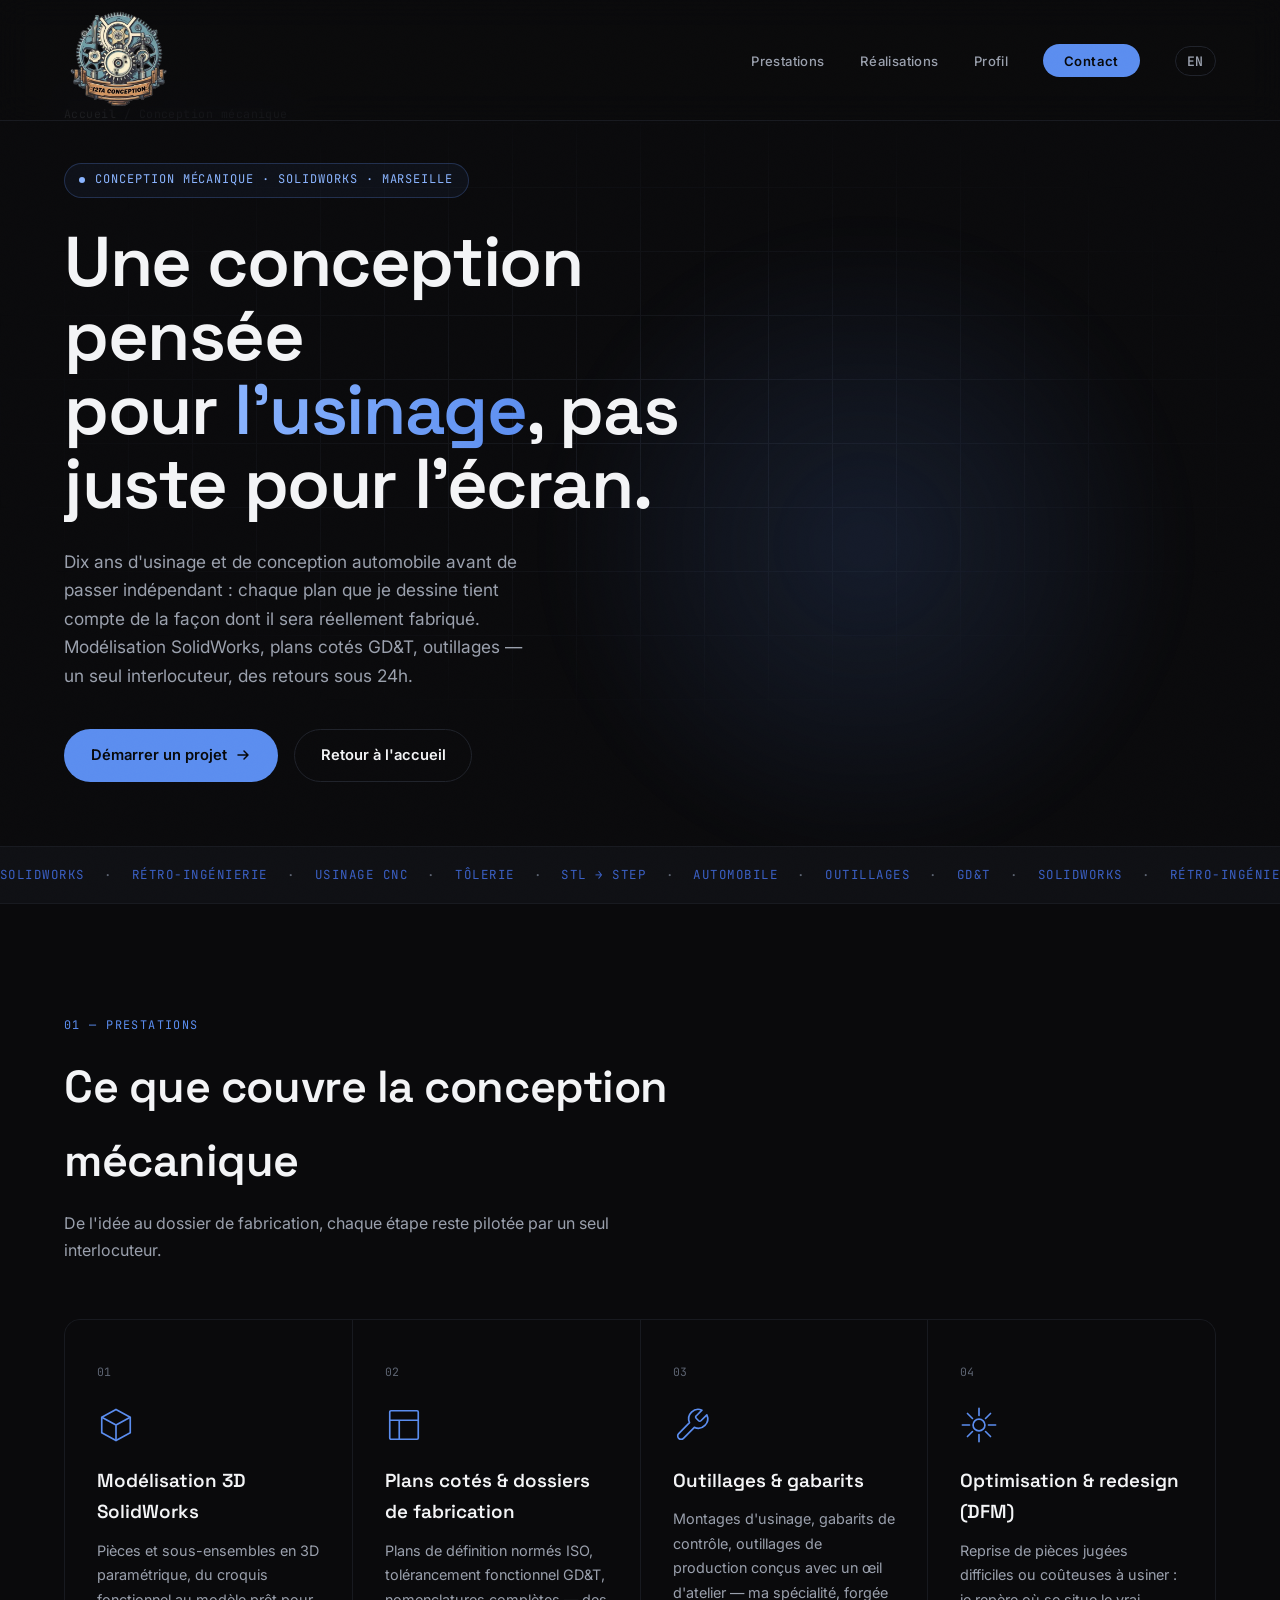
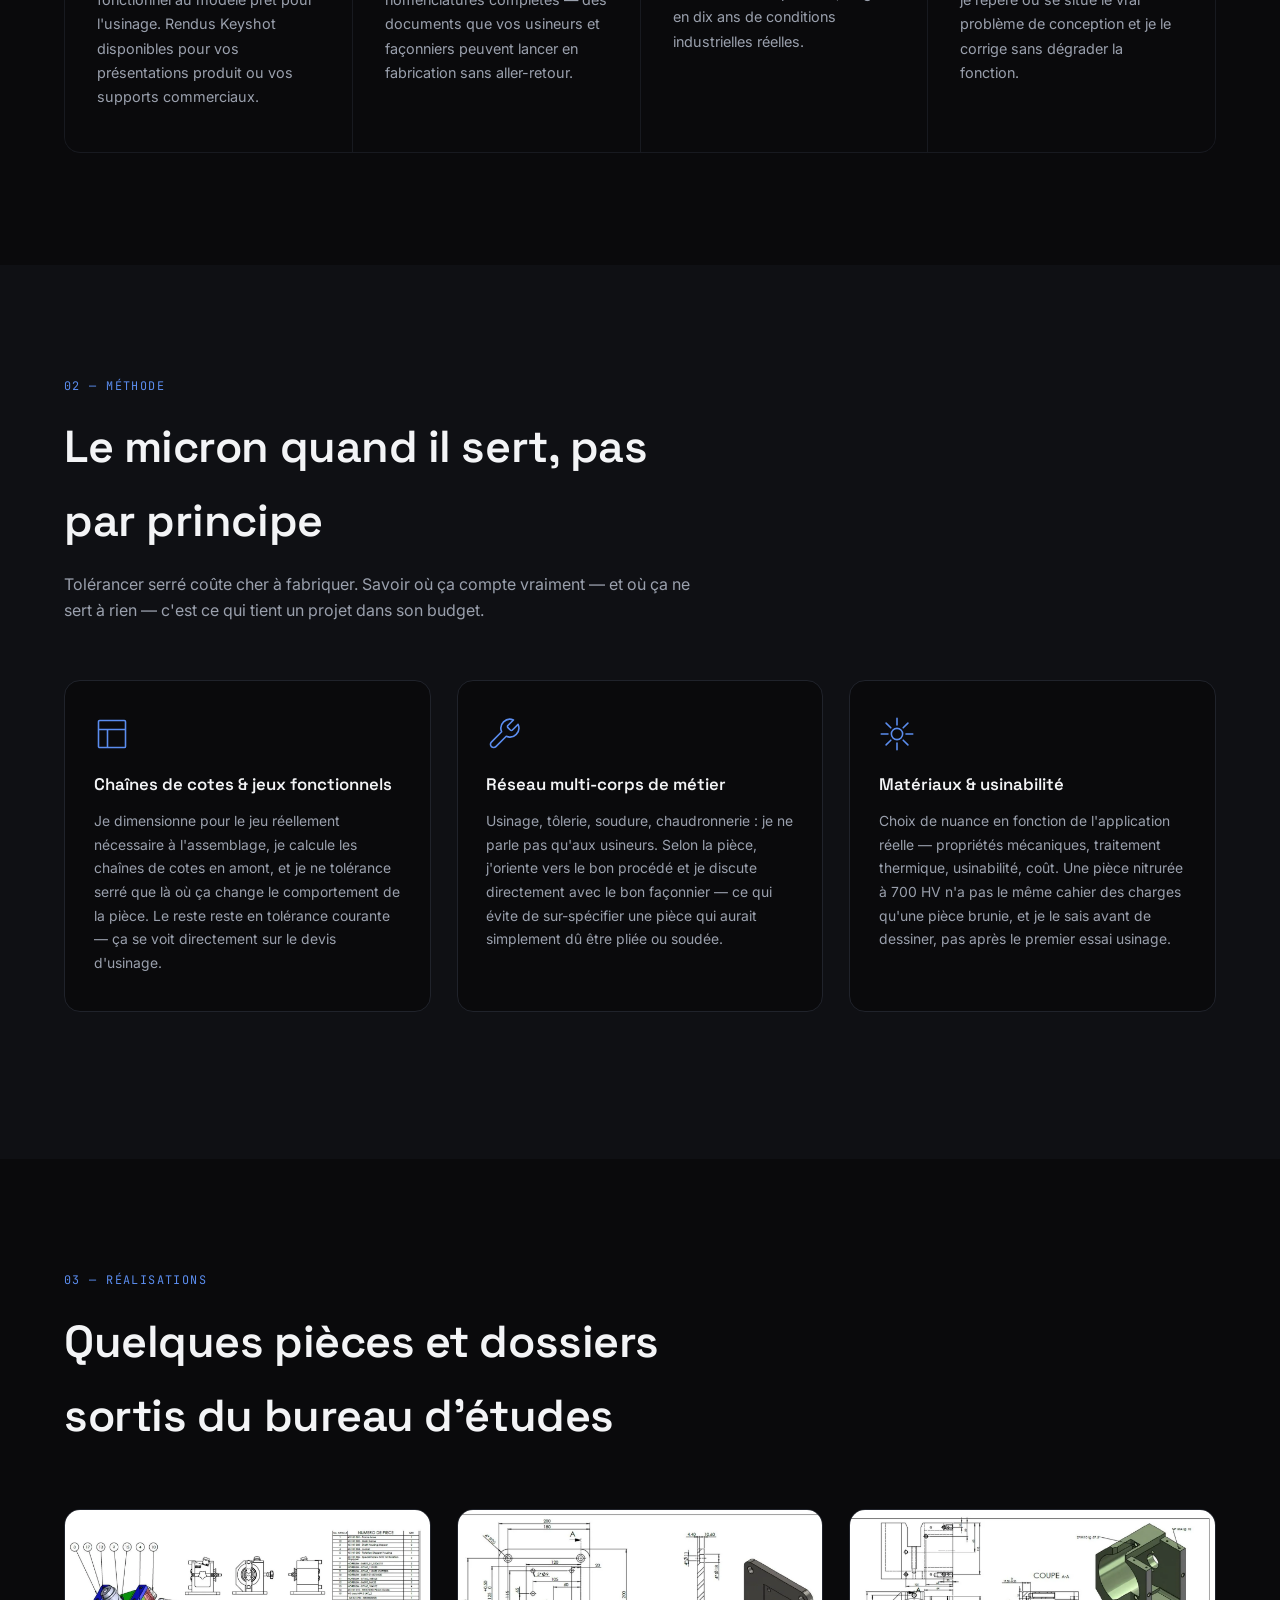
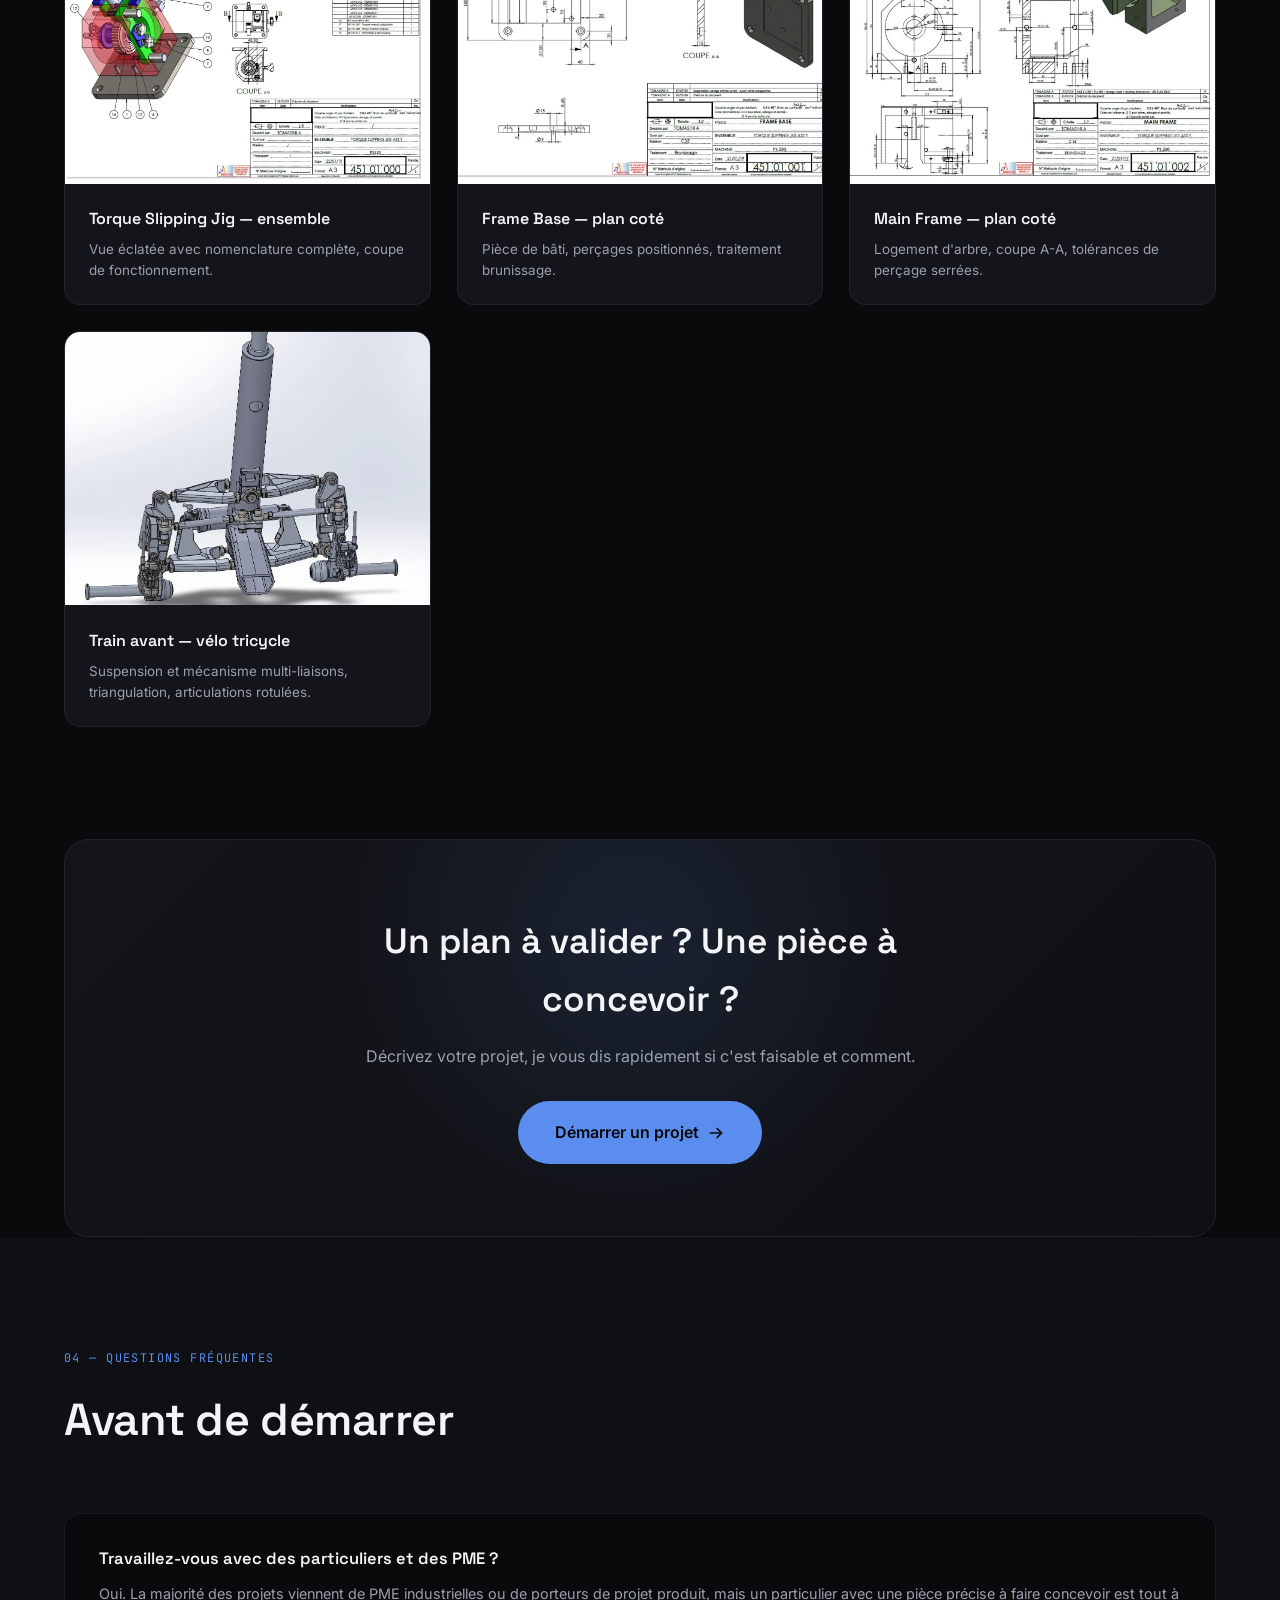
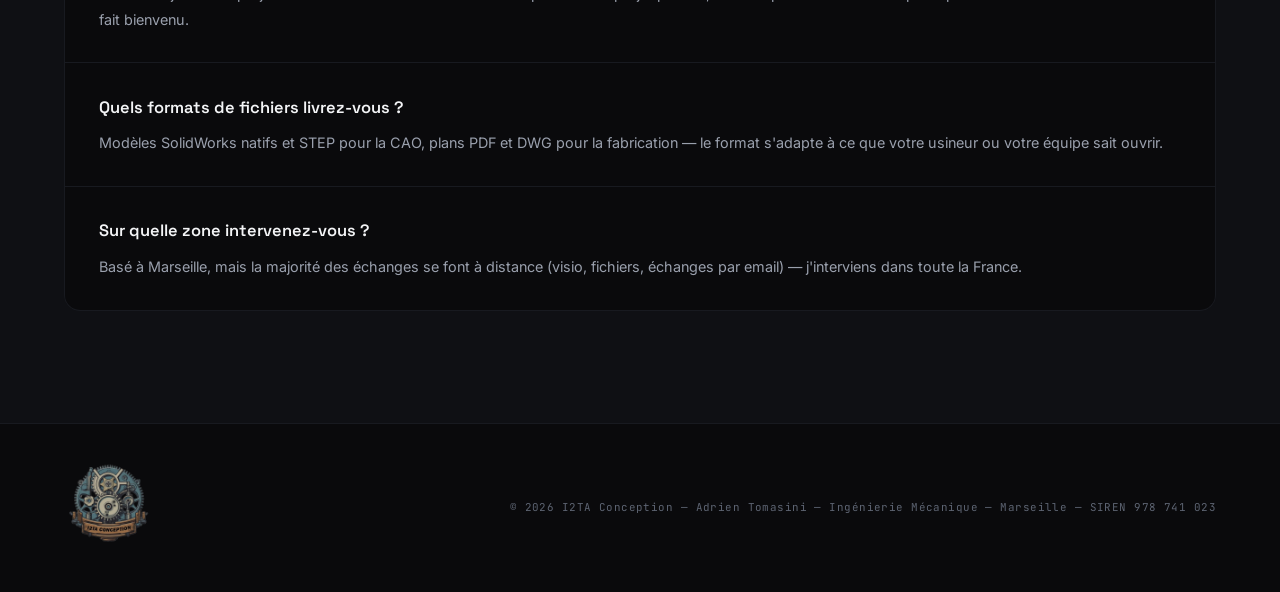
==== conception-mecanique-solidworks/index.html @ 1e6f1c49 "Add files via upload 'add landing pages SEO'" ====
<!DOCTYPE html>
<html lang="fr">
<head>
<meta charset="UTF-8" />
<meta name="viewport" content="width=device-width, initial-scale=1.0" />
<title>Conception mécanique SolidWorks — Bureau d'études | I2TA Marseille</title>
<meta name="description" content="Bureau d'études en conception mécanique à Marseille : modélisation SolidWorks, plans cotés GD&T, outillages et optimisation DFM. Réponse rapide sur faisabilité." />
<meta name="keywords" content="conception mécanique, ingénieur mécanique, bureau d'études, SolidWorks, plans cotés, GD&T, tolérancement, DFM, outillage industriel, Marseille" />
<meta name="author" content="Adrien Tomasini - I2TA Conception" />
<meta name="robots" content="index, follow" />
<link rel="canonical" href="https://i2ta-conception.fr/conception-mecanique-solidworks/" />
<link rel="icon" href="/favicon.ico" sizes="any" />
<link rel="icon" href="/favicon-32.png" type="image/png" sizes="32x32" />
<link rel="icon" href="/favicon-16.png" type="image/png" sizes="16x16" />
<link rel="apple-touch-icon" href="/apple-touch-icon.png" />

<meta property="og:type" content="website" />
<meta property="og:locale" content="fr_FR" />
<meta property="og:url" content="https://i2ta-conception.fr/conception-mecanique-solidworks/" />
<meta property="og:title" content="Conception mécanique SolidWorks — I2TA Conception" />
<meta property="og:description" content="Modélisation SolidWorks, plans cotés GD&T, outillages et optimisation DFM. Bureau d'études mécanique basé à Marseille." />
<meta property="og:site_name" content="I2TA Conception" />

<meta name="twitter:card" content="summary_large_image" />
<meta name="twitter:title" content="Conception mécanique SolidWorks — I2TA Conception" />
<meta name="twitter:description" content="Modélisation SolidWorks, plans cotés GD&T, outillages et optimisation DFM. Bureau d'études mécanique basé à Marseille." />

<script type="application/ld+json">
{
  "@context": "https://schema.org",
  "@type": "Service",
  "name": "Conception mécanique SolidWorks — I2TA Conception",
  "url": "https://i2ta-conception.fr/conception-mecanique-solidworks/",
  "areaServed": ["Marseille", "Provence-Alpes-Côte d'Azur", "France"],
  "provider": { "@type": "ProfessionalService", "name": "I2TA Conception", "url": "https://i2ta-conception.fr/", "founder": { "@type": "Person", "name": "Adrien Tomasini" } },
  "hasOfferCatalog": {
    "@type": "OfferCatalog",
    "itemListElement": [
      { "@type": "Offer", "itemOffered": { "@type": "Service", "name": "Modélisation 3D SolidWorks" } },
      { "@type": "Offer", "itemOffered": { "@type": "Service", "name": "Plans cotés et dossiers de fabrication" } },
      { "@type": "Offer", "itemOffered": { "@type": "Service", "name": "Outillages et gabarits industriels" } },
      { "@type": "Offer", "itemOffered": { "@type": "Service", "name": "Optimisation et redesign de pièces (DFM)" } }
    ]
  }
}
</script>
<script type="application/ld+json">
{
  "@context": "https://schema.org",
  "@type": "BreadcrumbList",
  "itemListElement": [
    { "@type": "ListItem", "position": 1, "name": "Accueil", "item": "https://i2ta-conception.fr/" },
    { "@type": "ListItem", "position": 2, "name": "Conception mécanique", "item": "https://i2ta-conception.fr/conception-mecanique-solidworks/" }
  ]
}
</script>

<script data-goatcounter="https://i2ta-conception.goatcounter.com/count" async src="//gc.zgo.at/count.js"></script>

<link rel="preconnect" href="https://fonts.googleapis.com" />
<link href="https://fonts.googleapis.com/css2?family=Space+Grotesk:wght@400;500;600;700&family=Inter:wght@300;400;500;600;700&family=JetBrains+Mono:wght@400;500&display=swap" rel="stylesheet" />
<style>
/* ============ TOKENS ============ */
:root {
  --bg: #0a0a0c;
  --bg-1: #0f1014;
  --bg-2: #13151a;
  --bg-3: #1a1d24;
  --line: #20232b;
  --line-soft: #181a20;

  --ink: #f3f4f6;
  --ink-dim: #9aa0ad;
  --ink-faint: #5d6472;

  --accent: #5b8def;
  --accent-bright: #8ab4ff;
  --accent-dim: #3a5fc4;
  --metal: #6b7280;

  --display: "Space Grotesk", sans-serif;
  --body: "Inter", sans-serif;
  --mono: "JetBrains Mono", monospace;

  --ease: cubic-bezier(0.22, 1, 0.36, 1);
}

* { box-sizing: border-box; margin: 0; padding: 0; }
html { scroll-behavior: smooth; }
body {
  background: var(--bg);
  color: var(--ink);
  font-family: var(--body);
  font-weight: 400;
  line-height: 1.65;
  overflow-x: hidden;
  -webkit-font-smoothing: antialiased;
}
a { color: inherit; }
img { max-width: 100%; }

/* film grain texture overlay */
.grain {
  position: fixed; inset: 0; z-index: 200; pointer-events: none;
  opacity: 0.025; mix-blend-mode: overlay;
  background-image: url("data:image/svg+xml,%3Csvg xmlns='http://www.w3.org/2000/svg' width='100' height='100'%3E%3Cfilter id='n'%3E%3CfeTurbulence type='fractalNoise' baseFrequency='0.9' numOctaves='2' stitchTiles='stitch'/%3E%3C/filter%3E%3Crect width='100%25' height='100%25' filter='url(%23n)'/%3E%3C/svg%3E");
}

.cursor-glow {
  position: fixed; top: 0; left: 0; width: 500px; height: 500px;
  border-radius: 50%; pointer-events: none; z-index: 1;
  background: radial-gradient(circle, rgba(91,141,239,0.06) 0%, transparent 70%);
  transform: translate(-50%, -50%);
  transition: opacity 0.3s;
  opacity: 0;
}

/* ============ NAV ============ */
nav {
  position: fixed; top: 0; left: 0; right: 0; z-index: 100;
  display: flex; align-items: center; justify-content: space-between;
  padding: 0.3rem 5%;
  background: rgba(10,10,12,0.7);
  backdrop-filter: blur(16px) saturate(140%);
  border-bottom: 1px solid var(--line-soft);
  transition: border-color 0.3s, background 0.3s;
}
.nav-logo img { height: 110px; width: auto; display: block; }
.nav-links { display: flex; align-items: center; gap: 2.2rem; list-style: none; }
.nav-links a {
  text-decoration: none; color: var(--ink-dim);
  font-size: 0.82rem; font-weight: 500; letter-spacing: 0.03em;
  transition: color 0.2s; position: relative;
}
.nav-links a:not(.nav-cta)::after {
  content: ""; position: absolute; left: 0; bottom: -6px; width: 0; height: 1px;
  background: var(--accent); transition: width 0.25s var(--ease);
}
.nav-links a:not(.nav-cta):hover::after { width: 100%; }
.nav-links a:hover { color: var(--ink); }
.nav-cta {
  background: var(--accent); color: #07080a !important; padding: 0.55rem 1.3rem;
  border-radius: 100px; font-weight: 600 !important; transition: transform 0.2s, box-shadow 0.2s;
}
.nav-cta:hover { transform: translateY(-1px); box-shadow: 0 4px 20px rgba(91,141,239,0.35); }
.nav-lang {
  font-family: var(--mono); font-size: 0.72rem; font-weight: 600 !important;
  border: 1px solid var(--line); border-radius: 100px; padding: 0.35rem 0.7rem !important;
  letter-spacing: 0.05em;
}
.nav-lang:hover { border-color: var(--accent); color: var(--accent-bright) !important; }

.nav-burger { display: none; flex-direction: column; gap: 5px; background: none; border: none; cursor: pointer; padding: 6px; }
.nav-burger span { width: 22px; height: 1.5px; background: var(--ink); display: block; }

.mobile-menu {
  display: none; position: fixed; top: 64px; left: 0; right: 0; z-index: 99;
  background: var(--bg-1); border-bottom: 1px solid var(--line);
  flex-direction: column; padding: 1rem 5% 1.5rem;
}
.mobile-menu.open { display: flex; }
.mobile-menu a { color: var(--ink-dim); text-decoration: none; padding: 0.8rem 0; border-bottom: 1px solid var(--line-soft); font-size: 0.95rem; }

/* ============ HERO ============ */
#hero {
  position: relative; min-height: 100vh; display: flex; align-items: center;
  padding: 9rem 5% 4rem; overflow: hidden;
}
.hero-bg { position: absolute; inset: 0; z-index: 0; }
.hero-grid {
  position: absolute; inset: 0;
  background-image:
    linear-gradient(var(--line-soft) 1px, transparent 1px),
    linear-gradient(90deg, var(--line-soft) 1px, transparent 1px);
  background-size: 64px 64px;
  -webkit-mask-image: radial-gradient(ellipse 70% 60% at 50% 40%, black 0%, transparent 75%);
  mask-image: radial-gradient(ellipse 70% 60% at 50% 40%, black 0%, transparent 75%);
}
.hero-glow {
  position: absolute; top: 10%; right: 5%; width: 700px; height: 700px;
  background: radial-gradient(circle, rgba(91,141,239,0.14) 0%, transparent 65%);
  filter: blur(20px);
}

.hero-h1 { margin: 0; font-weight: 400; font-size: 1rem; letter-spacing: normal; }
.hero-h1 .hero-title { display: block; }
.hero-inner { position: relative; z-index: 2; max-width: 680px; }

.hero-eyebrow {
  display: inline-flex; align-items: center; gap: 0.6rem;
  font-family: var(--mono); font-size: 0.75rem; color: var(--accent-bright);
  letter-spacing: 0.08em; text-transform: uppercase;
  margin-bottom: 1.8rem; padding: 0.4rem 0.9rem;
  border: 1px solid rgba(91,141,239,0.25); border-radius: 100px;
  background: rgba(91,141,239,0.06);
}
.dot-pulse {
  width: 6px; height: 6px; border-radius: 50%; background: var(--accent-bright);
  box-shadow: 0 0 0 0 rgba(138,180,255,0.6);
  animation: pulse 2s infinite;
}
@keyframes pulse {
  0% { box-shadow: 0 0 0 0 rgba(138,180,255,0.5); }
  70% { box-shadow: 0 0 0 7px rgba(138,180,255,0); }
  100% { box-shadow: 0 0 0 0 rgba(138,180,255,0); }
}

.hero-title {
  font-family: var(--display); font-weight: 600;
  font-size: clamp(2.6rem, 5.5vw, 4.6rem);
  line-height: 1.05; letter-spacing: -0.02em;
  margin-bottom: 1.6rem; color: var(--ink);
}
.hero-title .line { display: block; overflow: hidden; }
.hero-title em {
  font-style: normal;
  background: linear-gradient(100deg, var(--accent-bright), var(--accent));
  -webkit-background-clip: text; background-clip: text; color: transparent;
}

.hero-desc { font-size: 1.08rem; color: var(--ink-dim); max-width: 480px; margin-bottom: 2.4rem; }

.hero-actions { display: flex; gap: 1rem; flex-wrap: wrap; }

.btn {
  display: inline-flex; align-items: center; gap: 0.55rem;
  text-decoration: none; font-family: var(--body); font-size: 0.92rem; font-weight: 600;
  padding: 0.85rem 1.6rem; border-radius: 100px; border: 1px solid transparent;
  cursor: pointer; transition: transform 0.2s var(--ease), box-shadow 0.2s, background 0.2s, border-color 0.2s;
}
.btn svg { transition: transform 0.2s var(--ease); }
.btn-primary { background: var(--accent); color: #07080a; }
.btn-primary:hover { transform: translateY(-2px); box-shadow: 0 8px 30px rgba(91,141,239,0.35); }
.btn-primary:hover svg { transform: translateX(3px); }
.btn-ghost { background: transparent; color: var(--ink); border-color: var(--line); }
.btn-ghost:hover { border-color: var(--ink-faint); background: rgba(255,255,255,0.03); }
.btn-lg { padding: 1.1rem 2.2rem; font-size: 1rem; }
.btn-block { width: 100%; justify-content: center; }

/* signature element: exploded mechanical part */
.hero-part {
  position: absolute; right: 2%; top: 50%; transform: translateY(-50%);
  width: clamp(280px, 38vw, 480px); z-index: 1;
  display: flex; flex-direction: column; align-items: center;
}
/* Conteneur du train planétaire 3D (WebGL) — carré, décoratif */
.hero-gear { width: 100%; aspect-ratio: 1 / 1; }
.hero-gear canvas { display: block; width: 100% !important; height: 100% !important;
  pointer-events: none; /* purement décoratif : ne bloque pas le scroll ni les CTA */ }

.scroll-cue {
  position: absolute; bottom: 2.2rem; left: 5%; z-index: 2;
  display: flex; flex-direction: column; align-items: center; gap: 0.5rem;
  font-family: var(--mono); font-size: 0.66rem; color: var(--ink-faint);
  letter-spacing: 0.1em; text-transform: uppercase;
}
.scroll-cue-line { width: 1px; height: 30px; background: linear-gradient(var(--ink-faint), transparent); animation: scrollcue 1.8s ease-in-out infinite; }
@keyframes scrollcue { 0%,100% { opacity: 0.3; } 50% { opacity: 1; } }

/* ============ MARQUEE ============ */
.marquee {
  border-top: 1px solid var(--line-soft); border-bottom: 1px solid var(--line-soft);
  background: var(--bg-1); overflow: hidden; padding: 1.1rem 0;
}
.marquee-track {
  display: flex; gap: 1.2rem; white-space: nowrap; width: max-content;
  animation: marquee 28s linear infinite;
  font-family: var(--mono); font-size: 0.78rem; color: var(--ink-faint); letter-spacing: 0.12em;
}
.marquee-track span:nth-child(odd) { color: var(--accent-dim); }
@keyframes marquee { from { transform: translateX(0); } to { transform: translateX(-50%); } }

/* ============ SECTIONS ============ */
.section { padding: 7rem 5%; position: relative; }
.section-dark { background: var(--bg-1); }

.section-head { max-width: 640px; margin-bottom: 3.5rem; }
.eyebrow {
  font-family: var(--mono); font-size: 0.74rem; color: var(--accent);
  letter-spacing: 0.12em; text-transform: uppercase; margin-bottom: 0.9rem;
}
.section h2 {
  font-family: var(--display); font-weight: 600; letter-spacing: -0.01em;
  font-size: clamp(1.9rem, 3.6vw, 2.8rem); color: var(--ink); margin-bottom: 0.8rem;
}
.section-sub { color: var(--ink-dim); font-size: 1rem; }

/* reveal on scroll */
.reveal { opacity: 0; transform: translateY(28px); transition: opacity 0.7s var(--ease), transform 0.7s var(--ease); }
.reveal.visible { opacity: 1; transform: none; }
@media (prefers-reduced-motion: reduce) {
  .reveal { opacity: 1; transform: none; transition: none; }
  .carrier-spin, .planet-spin, .sun-spin, .dot-pulse, .scroll-cue-line, .marquee-track { animation: none; }
}

/* ============ SERVICES ============ */
.services-grid { display: grid; grid-template-columns: repeat(auto-fit, minmax(250px, 1fr)); gap: 1px; background: var(--line-soft); border: 1px solid var(--line-soft); border-radius: 16px; overflow: hidden; }
.service-card {
  background: var(--bg); padding: 2.6rem 2rem; transition: background 0.3s;
  position: relative;
}
.service-card:hover { background: var(--bg-2); }
.service-num {
  font-family: var(--mono); font-size: 0.72rem; color: var(--ink-faint);
  margin-bottom: 1.6rem;
}
.service-icon { width: 38px; height: 38px; color: var(--accent); margin-bottom: 1.3rem; }
.service-card h3 { font-family: var(--display); font-size: 1.18rem; font-weight: 600; margin-bottom: 0.7rem; color: var(--ink); }
.service-card p { font-size: 0.9rem; color: var(--ink-dim); line-height: 1.7; }

/* ============ WORK / GALLERY ============ */
.work-filters { display: flex; gap: 0.7rem; flex-wrap: wrap; margin-bottom: 2.5rem; }
.work-filter {
  background: var(--bg-2); border: 1px solid var(--line); color: var(--ink-dim);
  font-family: var(--mono); font-size: 0.76rem; letter-spacing: 0.04em;
  padding: 0.55rem 1.1rem; border-radius: 100px; cursor: pointer; transition: all 0.2s;
}
.work-filter:hover { border-color: rgba(91,141,239,0.35); color: var(--ink); }
.work-filter.active { background: var(--accent); border-color: var(--accent); color: #07080a; font-weight: 600; }

.work-grid { display: grid; grid-template-columns: repeat(auto-fill, minmax(280px, 1fr)); gap: 1.6rem; }
.work-card {
  background: var(--bg-2); border: 1px solid var(--line); border-radius: 16px; overflow: hidden;
  transition: transform 0.3s var(--ease), border-color 0.3s, opacity 0.3s, box-shadow 0.3s;
}
.work-card:hover { transform: translateY(-5px); border-color: rgba(91,141,239,0.3); box-shadow: 0 12px 30px rgba(0,0,0,0.35); }
.work-card.hidden-filter { display: none; }
.work-media { position: relative; overflow: hidden; aspect-ratio: 4/3; background: #0f1014; cursor: zoom-in; }
.work-media img { width: 100%; height: 100%; object-fit: cover; object-position: center; display: block; transition: transform 0.4s var(--ease); }
.work-card:hover .work-media img { transform: scale(1.06); }
.work-media::after {
  content: "⤢"; position: absolute; top: 0.7rem; right: 0.7rem; width: 30px; height: 30px;
  background: rgba(10,10,12,0.7); border: 1px solid var(--line); border-radius: 8px;
  color: var(--ink); display: flex; align-items: center; justify-content: center; font-size: 0.9rem;
  opacity: 0; transition: opacity 0.2s;
}
.work-card:hover .work-media::after { opacity: 1; }
.work-info { padding: 1.4rem 1.5rem; }
.work-info h3 { font-family: var(--display); font-size: 1rem; font-weight: 600; margin-bottom: 0.4rem; }
.work-info p { font-size: 0.84rem; color: var(--ink-dim); line-height: 1.6; }

/* lightbox */
.lightbox {
  display: none; position: fixed; inset: 0; z-index: 300;
  background: rgba(8,8,10,0.94); backdrop-filter: blur(6px);
  align-items: center; justify-content: center; padding: 4vh 4vw;
  cursor: zoom-out;
}
.lightbox.open { display: flex; }
.lightbox img { max-width: 100%; max-height: 92vh; border-radius: 8px; box-shadow: 0 20px 60px rgba(0,0,0,0.5); cursor: default; }
.lightbox-close {
  position: absolute; top: 1.5rem; right: 1.5rem; width: 44px; height: 44px;
  background: var(--bg-2); border: 1px solid var(--line); border-radius: 50%;
  color: var(--ink); display: flex; align-items: center; justify-content: center;
  cursor: pointer; transition: border-color 0.2s, transform 0.2s;
}
.lightbox-close:hover { border-color: var(--accent); transform: rotate(90deg); }

/* ============ EXPERTISE ============ */
.expertise-grid { display: grid; grid-template-columns: repeat(auto-fit, minmax(260px, 1fr)); gap: 1.6rem; margin-bottom: 2.2rem; }
.expertise-card {
  background: var(--bg); border: 1px solid var(--line); border-radius: 16px;
  padding: 2.2rem 1.8rem; transition: border-color 0.3s, transform 0.3s var(--ease);
}
.expertise-card:hover { border-color: rgba(91,141,239,0.3); transform: translateY(-3px); }
.expertise-icon { width: 36px; height: 36px; color: var(--accent); margin-bottom: 1.2rem; }
.expertise-card h3 { font-family: var(--display); font-size: 1.05rem; font-weight: 600; margin-bottom: 0.7rem; color: var(--ink); }
.expertise-card p { font-size: 0.87rem; color: var(--ink-dim); line-height: 1.7; }

.expertise-banner {
  display: flex; gap: 1.6rem; align-items: flex-start;
  background: linear-gradient(135deg, rgba(91,141,239,0.07), transparent);
  border: 1px solid rgba(91,141,239,0.2); border-radius: 16px; padding: 2rem 2.2rem;
}
.expertise-banner-icon { flex-shrink: 0; width: 36px; height: 36px; color: var(--accent-bright); margin-top: 0.2rem; }
.expertise-banner h3 { font-family: var(--display); font-size: 1.1rem; font-weight: 600; margin-bottom: 0.6rem; color: var(--ink); }
.expertise-banner p { font-size: 0.9rem; color: var(--ink-dim); line-height: 1.75; }

@media (max-width: 600px) {
  .expertise-banner { flex-direction: column; }
}

/* ============ TRUST ============ */
.trust-layout { display: grid; grid-template-columns: 1fr 1.1fr; gap: 4.5rem; align-items: center; }
.trust-blueprint { border-radius: 16px; overflow: hidden; border: 1px solid var(--line); }
.trust-blueprint svg { display: block; width: 100%; height: auto; }

.trust-portrait {
  position: relative; border-radius: 16px; overflow: hidden;
  border: 1px solid var(--line); background: var(--bg-1);
  aspect-ratio: 4 / 5;
}
.trust-portrait img {
  width: 100%; height: 100%; object-fit: cover; display: block;
  filter: grayscale(0.08) contrast(1.04);
}
.trust-portrait::after {
  content: ""; position: absolute; inset: 0;
  background: linear-gradient(180deg, rgba(10,10,12,0) 55%, rgba(10,10,12,0.92) 100%);
}
.trust-portrait::before {
  content: ""; position: absolute; inset: 0; z-index: 2; pointer-events: none;
  background-image:
    linear-gradient(var(--line-soft) 1px, transparent 1px),
    linear-gradient(90deg, var(--line-soft) 1px, transparent 1px);
  background-size: 28px 28px;
  opacity: 0.18;
  -webkit-mask-image: linear-gradient(180deg, black 0%, black 55%, transparent 80%);
  mask-image: linear-gradient(180deg, black 0%, black 55%, transparent 80%);
}
.trust-portrait-tag {
  position: absolute; left: 0; right: 0; bottom: 0; z-index: 3;
  padding: 1.1rem 1.3rem 1.2rem;
  display: flex; align-items: flex-end; justify-content: space-between; gap: 1rem;
}
.trust-portrait-tag h4 {
  font-family: var(--display); font-size: 1.05rem; font-weight: 600; color: var(--ink);
  letter-spacing: -0.01em; margin-bottom: 0.25rem;
}
.trust-portrait-tag p {
  font-family: var(--mono); font-size: 0.68rem; letter-spacing: 0.04em;
  color: var(--accent-bright); text-transform: uppercase;
}
.trust-portrait-bracket {
  position: absolute; z-index: 3; width: 16px; height: 16px;
  border-color: rgba(138,180,255,0.45); opacity: 0.9;
}
.trust-portrait-bracket.tl { top: 0.9rem; left: 0.9rem; border-top: 1.4px solid; border-left: 1.4px solid; }
.trust-portrait-bracket.bl { bottom: 0.9rem; left: 0.9rem; border-bottom: 1.4px solid; border-left: 1.4px solid; }

.trust-intro { color: var(--ink-dim); font-size: 1.02rem; margin-bottom: 2.2rem; max-width: 480px; }

.trust-points { display: flex; flex-direction: column; gap: 1.6rem; margin-bottom: 2.2rem; }
.trust-point { display: flex; gap: 1.2rem; align-items: flex-start; }
.trust-point-mark {
  flex-shrink: 0; width: 46px; height: 46px; border-radius: 12px;
  background: rgba(91,141,239,0.08); border: 1px solid rgba(91,141,239,0.25);
  display: flex; align-items: center; justify-content: center;
  font-family: var(--display); font-weight: 600; color: var(--accent-bright); font-size: 1.1rem;
}
.trust-point h4 { font-family: var(--display); font-size: 1.02rem; font-weight: 600; margin-bottom: 0.3rem; color: var(--ink); }
.trust-point p { font-size: 0.88rem; color: var(--ink-dim); }

.testimonial-placeholder {
  display: flex; gap: 1rem; align-items: flex-start;
  background: var(--bg-2); border: 1px dashed var(--line); border-radius: 14px;
  padding: 1.3rem 1.5rem;
}
.testimonial-placeholder svg { flex-shrink: 0; margin-top: 2px; }
.testimonial-placeholder p { font-size: 0.88rem; color: var(--ink-faint); font-style: italic; }

/* ============ CTA BANNER ============ */
.cta-banner {
  margin: 0 5%; padding: 4.5rem 3rem; border-radius: 24px;
  background: linear-gradient(135deg, var(--bg-2), var(--bg-1));
  border: 1px solid var(--line); text-align: center; position: relative; overflow: hidden;
}
.cta-banner::before {
  content: ""; position: absolute; top: -50%; left: 50%; width: 600px; height: 600px;
  background: radial-gradient(circle, rgba(91,141,239,0.12), transparent 70%);
  transform: translateX(-50%);
}
.cta-banner-inner { position: relative; z-index: 1; max-width: 560px; margin: 0 auto; }
.cta-banner h2 { font-family: var(--display); font-size: clamp(1.6rem, 3vw, 2.2rem); font-weight: 600; margin-bottom: 0.9rem; }
.cta-banner p { color: var(--ink-dim); margin-bottom: 2rem; }

/* ============ CONTACT ============ */
.contact-layout { display: grid; grid-template-columns: 0.8fr 1.2fr; gap: 3.5rem; }
.contact-info { display: flex; flex-direction: column; gap: 1rem; }
.contact-row {
  display: flex; gap: 1rem; align-items: center; text-decoration: none;
  background: var(--bg-2); border: 1px solid var(--line); border-radius: 14px;
  padding: 1.1rem 1.3rem; color: var(--ink); transition: border-color 0.2s, transform 0.2s;
}
.contact-row:not(.contact-row-static):hover { border-color: rgba(91,141,239,0.35); transform: translateX(4px); }
.contact-row svg { color: var(--accent); flex-shrink: 0; }
.contact-label { display: block; font-family: var(--mono); font-size: 0.66rem; color: var(--ink-faint); text-transform: uppercase; letter-spacing: 0.08em; margin-bottom: 0.2rem; }
.contact-value { display: block; font-size: 0.92rem; font-weight: 500; }

.contact-form {
  background: var(--bg-2); border: 1px solid var(--line); border-radius: 18px; padding: 2.2rem;
}
.form-row { display: grid; grid-template-columns: 1fr 1fr; gap: 1rem; }
.form-group { margin-bottom: 1.1rem; }
.form-group label {
  display: block; font-family: var(--mono); font-size: 0.66rem; letter-spacing: 0.08em;
  text-transform: uppercase; color: var(--ink-faint); margin-bottom: 0.5rem;
}
.form-group input, .form-group textarea, .form-group select {
  width: 100%; background: var(--bg); border: 1px solid var(--line); color: var(--ink);
  padding: 0.75rem 1rem; border-radius: 10px; font-family: var(--body); font-size: 0.92rem;
  outline: none; transition: border-color 0.2s; resize: vertical;
}
.form-group input:focus, .form-group textarea:focus, .form-group select:focus { border-color: var(--accent); }
.form-group select option { background: var(--bg-2); }
.form-group textarea { min-height: 110px; }
.form-success {
  display: none; margin-top: 1rem; background: rgba(91,141,239,0.1); border: 1px solid rgba(91,141,239,0.3);
  color: var(--accent-bright); padding: 0.9rem; border-radius: 10px; text-align: center;
  font-family: var(--mono); font-size: 0.8rem;
}

/* ============ FOOTER ============ */
footer {
  border-top: 1px solid var(--line-soft); padding: 2.2rem 5%;
  display: flex; justify-content: space-between; align-items: center; flex-wrap: wrap; gap: 1rem;
}
.footer-logo img { height: 90px; opacity: 0.7; }
footer p { font-family: var(--mono); font-size: 0.68rem; color: var(--ink-faint); letter-spacing: 0.04em; }

/* ============ RESPONSIVE ============ */
@media (max-width: 980px) {
  .nav-links { display: none; }
  .nav-burger { display: flex; }
  .hero-part { display: none; }
  .trust-layout { grid-template-columns: 1fr; gap: 2.5rem; }
  .contact-layout { grid-template-columns: 1fr; }
}
@media (max-width: 600px) {
  .form-row { grid-template-columns: 1fr; }
  .cta-banner { padding: 3rem 1.6rem; margin: 0 4%; }
  .hero-title { font-size: clamp(2.2rem, 9vw, 3rem); }
}


/* ============ BREADCRUMB (sous-pages) ============ */
.breadcrumb {
  font-family: var(--mono); font-size: 0.72rem; color: var(--ink-faint);
  letter-spacing: 0.04em; padding: 6.5rem 5% 0;
}
.breadcrumb a { color: var(--ink-dim); text-decoration: none; }
.breadcrumb a:hover { color: var(--accent-bright); }

/* ============ FAQ (sous-pages) ============ */
.faq-list {
  display: flex; flex-direction: column; gap: 1px; background: var(--line-soft);
  border: 1px solid var(--line-soft); border-radius: 16px; overflow: hidden;
}
.faq-item { background: var(--bg); padding: 1.9rem 2.1rem; }
.faq-item h3 { font-family: var(--display); font-size: 1.03rem; font-weight: 600; margin-bottom: 0.6rem; color: var(--ink); }
.faq-item p { font-size: 0.9rem; color: var(--ink-dim); line-height: 1.75; }

/* ============ PAGE HERO (sous-pages, sans piece 3D) ============ */
#page-hero { position: relative; min-height: 62vh; display: flex; align-items: center; padding: 2.5rem 5% 4rem; overflow: hidden; }

</style>
</head>
<body>

<div class="grain"></div>
<div class="cursor-glow" id="cursorGlow"></div>

<nav id="nav">
  <div class="nav-logo"><a href="/"><img src="/img/i2ta-conception.webp" alt="I2TA Conception" /></a></div>
  <ul class="nav-links">
    <li><a href="/#services">Prestations</a></li>
    <li><a href="/#work">Réalisations</a></li>
    <li><a href="/#trust">Profil</a></li>
    <li><a href="/#contact" class="nav-cta">Contact</a></li>
    <li><a href="/en/" class="nav-lang" title="Switch to English">EN</a></li>
  </ul>
  <button class="nav-burger" id="navBurger" aria-label="Menu">
    <span></span><span></span><span></span>
  </button>
</nav>

<div class="mobile-menu" id="mobileMenu">
  <a href="/#services">Prestations</a>
  <a href="/#work">Réalisations</a>
  <a href="/#trust">Profil</a>
  <a href="/#contact">Contact</a>
  <a href="/en/">English version</a>
</div>

<div class="breadcrumb"><a href="/">Accueil</a> / Conception mécanique</div>

<!-- HERO -->
<section id="page-hero">
  <div class="hero-bg">
    <div class="hero-grid"></div>
    <div class="hero-glow"></div>
  </div>
  <div class="hero-inner">
    <h1 class="hero-h1">
      <span class="hero-eyebrow"><span class="dot-pulse"></span>Conception mécanique · SolidWorks · Marseille</span>
      <span class="hero-title">
        <span class="line" data-line="1">Une conception pensée</span><span class="line" data-line="2">pour <em>l&#39;usinage</em>, pas juste pour l&#39;écran.</span>
      </span>
    </h1>
    <p class="hero-desc">Dix ans d'usinage et de conception automobile avant de passer indépendant : chaque plan que je dessine tient compte de la façon dont il sera réellement fabriqué. Modélisation SolidWorks, plans cotés GD&amp;T, outillages — un seul interlocuteur, des retours sous 24h.</p>
    <div class="hero-actions">
      <a href="/#contact" class="btn btn-primary">
        <span>Démarrer un projet</span>
        <svg width="16" height="16" viewBox="0 0 16 16" fill="none"><path d="M3 8h10M9 4l4 4-4 4" stroke="currentColor" stroke-width="1.5" stroke-linecap="round" stroke-linejoin="round"/></svg>
      </a>
      <a href="/" class="btn btn-ghost">Retour à l'accueil</a>
    </div>
  </div>
</section>

<div class="marquee">
  <div class="marquee-track">
    <span>SOLIDWORKS</span><span>·</span><span>RÉTRO-INGÉNIERIE</span><span>·</span><span>USINAGE CNC</span><span>·</span><span>TÔLERIE</span><span>·</span>
    <span>STL → STEP</span><span>·</span><span>AUTOMOBILE</span><span>·</span><span>OUTILLAGES</span><span>·</span><span>GD&amp;T</span><span>·</span>
    <span>SOLIDWORKS</span><span>·</span><span>RÉTRO-INGÉNIERIE</span><span>·</span><span>USINAGE CNC</span><span>·</span><span>TÔLERIE</span><span>·</span>
    <span>STL → STEP</span><span>·</span><span>AUTOMOBILE</span><span>·</span><span>OUTILLAGES</span><span>·</span><span>GD&amp;T</span><span>·</span>
  </div>
</div>


<section id="prestations" class="section">
  <div class="section-head">
    <div class="eyebrow">01 — Prestations</div>
    <h2>Ce que couvre la conception mécanique</h2>
    <p class="section-sub">De l'idée au dossier de fabrication, chaque étape reste pilotée par un seul interlocuteur.</p>
  </div>
  <div class="services-grid">
    <article class="service-card reveal">
      <div class="service-num">01</div>
      <div class="service-icon"><svg viewBox="0 0 32 32" fill="none"><path d="M16 3l12 6.5v13L16 29 4 22.5v-13L16 3z" stroke="currentColor" stroke-width="1.4"/><path d="M4 9.5L16 16l12-6.5M16 16v13" stroke="currentColor" stroke-width="1.4"/></svg></div>
      <h3>Modélisation 3D SolidWorks</h3>
      <p>Pièces et sous-ensembles en 3D paramétrique, du croquis fonctionnel au modèle prêt pour l'usinage. Rendus Keyshot disponibles pour vos présentations produit ou vos supports commerciaux.</p>
    </article>
    <article class="service-card reveal">
      <div class="service-num">02</div>
      <div class="service-icon"><svg viewBox="0 0 32 32" fill="none"><rect x="4" y="4" width="24" height="24" rx="1" stroke="currentColor" stroke-width="1.4"/><path d="M4 12h24M12 28V12" stroke="currentColor" stroke-width="1.4"/></svg></div>
      <h3>Plans cotés &amp; dossiers de fabrication</h3>
      <p>Plans de définition normés ISO, tolérancement fonctionnel GD&amp;T, nomenclatures complètes — des documents que vos usineurs et façonniers peuvent lancer en fabrication sans aller-retour.</p>
    </article>
    <article class="service-card reveal">
      <div class="service-num">03</div>
      <div class="service-icon"><svg viewBox="0 0 32 32" fill="none"><path d="M19.5 8.4a1.3 1.3 0 000 1.9l2.1 2.1a1.3 1.3 0 001.9 0l5-5A8 8 0 0118 18l-9.2 9.2a2.8 2.8 0 01-4-4L13.9 14a8 8 0 0110.5-10.5l-4.9 4.9z" stroke="currentColor" stroke-width="1.4" stroke-linejoin="round"/></svg></div>
      <h3>Outillages &amp; gabarits</h3>
      <p>Montages d'usinage, gabarits de contrôle, outillages de production conçus avec un œil d'atelier — ma spécialité, forgée en dix ans de conditions industrielles réelles.</p>
    </article>
    <article class="service-card reveal">
      <div class="service-num">04</div>
      <div class="service-icon"><svg viewBox="0 0 32 32" fill="none"><circle cx="16" cy="16" r="5" stroke="currentColor" stroke-width="1.4"/><path d="M16 2v6M16 24v6M2 16h6M24 16h6M6.3 6.3l4.2 4.2M21.5 21.5l4.2 4.2M6.3 25.7l4.2-4.2M21.5 10.5l4.2-4.2" stroke="currentColor" stroke-width="1.4" stroke-linecap="round"/></svg></div>
      <h3>Optimisation &amp; redesign (DFM)</h3>
      <p>Reprise de pièces jugées difficiles ou coûteuses à usiner : je repère où se situe le vrai problème de conception et je le corrige sans dégrader la fonction.</p>
    </article>
  </div>
</section>

<section id="methode" class="section section-dark">
  <div class="section-head">
    <div class="eyebrow">02 — Méthode</div>
    <h2>Le micron quand il sert, pas par principe</h2>
    <p class="section-sub">Tolérancer serré coûte cher à fabriquer. Savoir où ça compte vraiment — et où ça ne sert à rien — c'est ce qui tient un projet dans son budget.</p>
  </div>
  <div class="expertise-grid">
    <article class="expertise-card reveal">
      <div class="expertise-icon"><svg viewBox="0 0 32 32" fill="none"><rect x="4" y="4" width="24" height="24" rx="1" stroke="currentColor" stroke-width="1.4"/><path d="M4 12h24M12 28V12" stroke="currentColor" stroke-width="1.4"/></svg></div>
      <h3>Chaînes de cotes &amp; jeux fonctionnels</h3>
      <p>Je dimensionne pour le jeu réellement nécessaire à l'assemblage, je calcule les chaînes de cotes en amont, et je ne tolérance serré que là où ça change le comportement de la pièce. Le reste reste en tolérance courante — ça se voit directement sur le devis d'usinage.</p>
    </article>
    <article class="expertise-card reveal">
      <div class="expertise-icon"><svg viewBox="0 0 32 32" fill="none"><path d="M19.5 8.4a1.3 1.3 0 000 1.9l2.1 2.1a1.3 1.3 0 001.9 0l5-5A8 8 0 0118 18l-9.2 9.2a2.8 2.8 0 01-4-4L13.9 14a8 8 0 0110.5-10.5l-4.9 4.9z" stroke="currentColor" stroke-width="1.4" stroke-linejoin="round"/></svg></div>
      <h3>Réseau multi-corps de métier</h3>
      <p>Usinage, tôlerie, soudure, chaudronnerie : je ne parle pas qu'aux usineurs. Selon la pièce, j'oriente vers le bon procédé et je discute directement avec le bon façonnier — ce qui évite de sur-spécifier une pièce qui aurait simplement dû être pliée ou soudée.</p>
    </article>
    <article class="expertise-card reveal">
      <div class="expertise-icon"><svg viewBox="0 0 32 32" fill="none"><circle cx="16" cy="16" r="5" stroke="currentColor" stroke-width="1.4"/><path d="M16 2v6M16 24v6M2 16h6M24 16h6M6.3 6.3l4.2 4.2M21.5 21.5l4.2 4.2M6.3 25.7l4.2-4.2M21.5 10.5l4.2-4.2" stroke="currentColor" stroke-width="1.4" stroke-linecap="round"/></svg></div>
      <h3>Matériaux &amp; usinabilité</h3>
      <p>Choix de nuance en fonction de l'application réelle — propriétés mécaniques, traitement thermique, usinabilité, coût. Une pièce nitrurée à 700 HV n'a pas le même cahier des charges qu'une pièce brunie, et je le sais avant de dessiner, pas après le premier essai usinage.</p>
    </article>
  </div>
</section>

<section id="realisations" class="section">
  <div class="section-head">
    <div class="eyebrow">03 — Réalisations</div>
    <h2>Quelques pièces et dossiers sortis du bureau d'études</h2>
  </div>
  <div class="work-grid">
    <article class="work-card reveal">
      <div class="work-media"><img src="/img/plan-d-ensemble-torque-slipping-jig-avec-nomenclature.webp" alt="Plan d'ensemble Torque Slipping Jig avec nomenclature" loading="lazy" /></div>
      <div class="work-info"><h3>Torque Slipping Jig — ensemble</h3><p>Vue éclatée avec nomenclature complète, coupe de fonctionnement.</p></div>
    </article>
    <article class="work-card reveal">
      <div class="work-media"><img src="/img/plan-cote-frame-base.webp" alt="Plan coté Frame Base" loading="lazy" /></div>
      <div class="work-info"><h3>Frame Base — plan coté</h3><p>Pièce de bâti, perçages positionnés, traitement brunissage.</p></div>
    </article>
    <article class="work-card reveal">
      <div class="work-media"><img src="/img/plan-cote-main-frame-avec-coupe-a-a.webp" alt="Plan coté Main Frame avec coupe A-A" loading="lazy" /></div>
      <div class="work-info"><h3>Main Frame — plan coté</h3><p>Logement d'arbre, coupe A-A, tolérances de perçage serrées.</p></div>
    </article>
    <article class="work-card reveal">
      <div class="work-media"><img src="/img/suspension-et-train-avant-de-velo-tricycle.webp" alt="Suspension et train avant de vélo tricycle" loading="lazy" /></div>
      <div class="work-info"><h3>Train avant — vélo tricycle</h3><p>Suspension et mécanisme multi-liaisons, triangulation, articulations rotulées.</p></div>
    </article>
  </div>
</section>

<section class="cta-banner reveal">
  <div class="cta-banner-inner">
    <h2>Un plan à valider ? Une pièce à concevoir ?</h2>
    <p>Décrivez votre projet, je vous dis rapidement si c'est faisable et comment.</p>
    <a href="/#contact" class="btn btn-primary btn-lg">
      <span>Démarrer un projet</span>
      <svg width="18" height="18" viewBox="0 0 16 16" fill="none"><path d="M3 8h10M9 4l4 4-4 4" stroke="currentColor" stroke-width="1.5" stroke-linecap="round" stroke-linejoin="round"/></svg>
    </a>
  </div>
</section>

<section id="faq" class="section section-dark">
  <div class="section-head">
    <div class="eyebrow">04 — Questions fréquentes</div>
    <h2>Avant de démarrer</h2>
  </div>
  <div class="faq-list">
    <div class="faq-item reveal"><h3>Travaillez-vous avec des particuliers et des PME ?</h3><p>Oui. La majorité des projets viennent de PME industrielles ou de porteurs de projet produit, mais un particulier avec une pièce précise à faire concevoir est tout à fait bienvenu.</p></div>
    <div class="faq-item reveal"><h3>Quels formats de fichiers livrez-vous ?</h3><p>Modèles SolidWorks natifs et STEP pour la CAO, plans PDF et DWG pour la fabrication — le format s'adapte à ce que votre usineur ou votre équipe sait ouvrir.</p></div>
    <div class="faq-item reveal"><h3>Sur quelle zone intervenez-vous ?</h3><p>Basé à Marseille, mais la majorité des échanges se font à distance (visio, fichiers, échanges par email) — j'interviens dans toute la France.</p></div>
  </div>
</section>


<footer>
  <div class="footer-logo"><img src="/img/i2ta-conception.webp" alt="I2TA Conception" /></div>
  <p>© 2026 I2TA Conception — Adrien Tomasini — Ingénierie Mécanique — Marseille — SIREN 978 741 023</p>
</footer>

<script>
// ===== Mobile menu =====
const navBurger = document.getElementById('navBurger');
const mobileMenu = document.getElementById('mobileMenu');
navBurger.addEventListener('click', () => { mobileMenu.classList.toggle('open'); });
mobileMenu.querySelectorAll('a').forEach(a => {
  a.addEventListener('click', () => mobileMenu.classList.remove('open'));
});

// ===== Nav background on scroll =====
const nav = document.getElementById('nav');
window.addEventListener('scroll', () => {
  nav.style.borderBottomColor = window.scrollY > 40 ? 'rgba(91,141,239,0.15)' : '';
});

// ===== Cursor glow (desktop only) =====
const cursorGlow = document.getElementById('cursorGlow');
if (window.matchMedia('(pointer: fine)').matches) {
  window.addEventListener('mousemove', (e) => {
    cursorGlow.style.opacity = '1';
    cursorGlow.style.left = e.clientX + 'px';
    cursorGlow.style.top = e.clientY + 'px';
  });
  document.addEventListener('mouseleave', () => { cursorGlow.style.opacity = '0'; });
}

// ===== Scroll reveal =====
const revealObserver = new IntersectionObserver((entries) => {
  entries.forEach(entry => {
    if (entry.isIntersecting) {
      entry.target.classList.add('visible');
      revealObserver.unobserve(entry.target);
    }
  });
}, { threshold: 0.12, rootMargin: '0px 0px -40px 0px' });
document.querySelectorAll('.reveal').forEach(el => revealObserver.observe(el));

function staggerGroup(selector, delayStep) {
  document.querySelectorAll(selector).forEach((el, i) => { el.style.transitionDelay = (i * delayStep) + 's'; });
}
staggerGroup('.service-card.reveal', 0.08);
staggerGroup('.work-card.reveal', 0.06);
staggerGroup('.faq-item.reveal', 0.08);
</script>

</body>
</html>
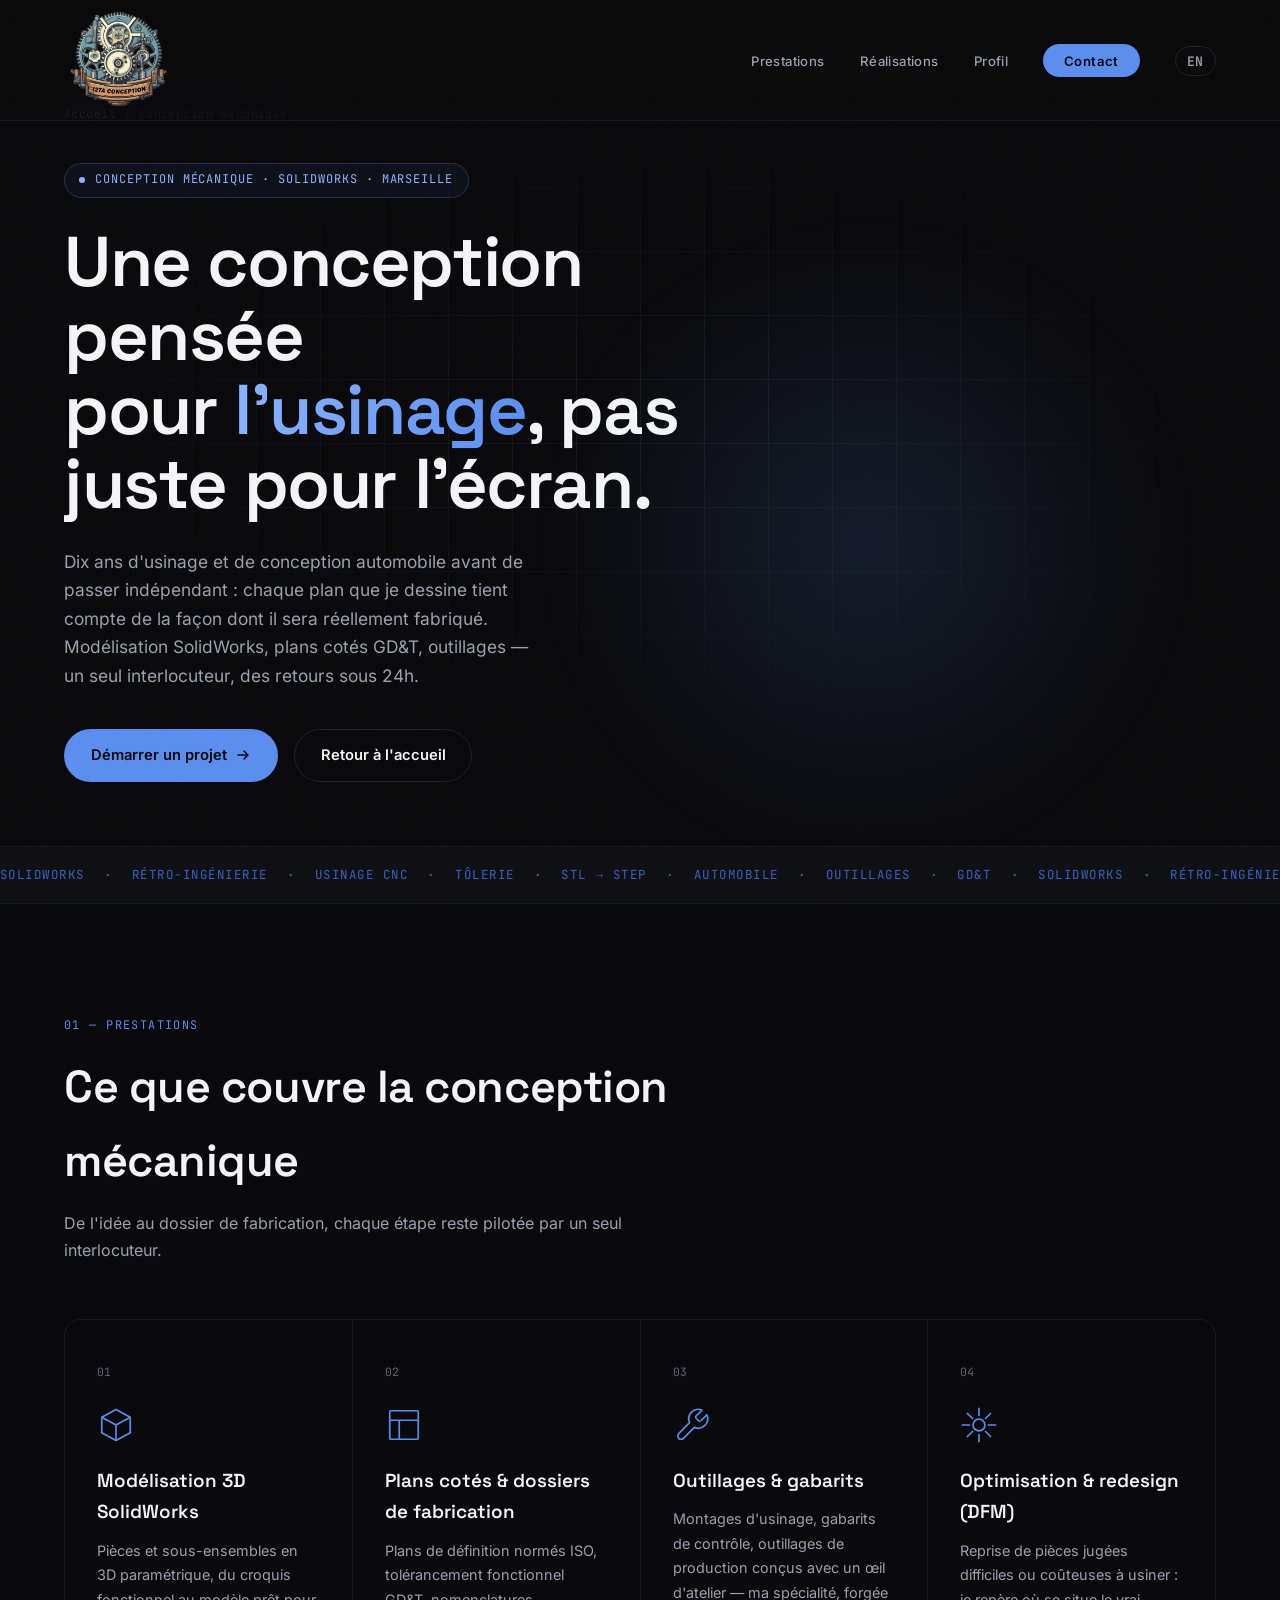
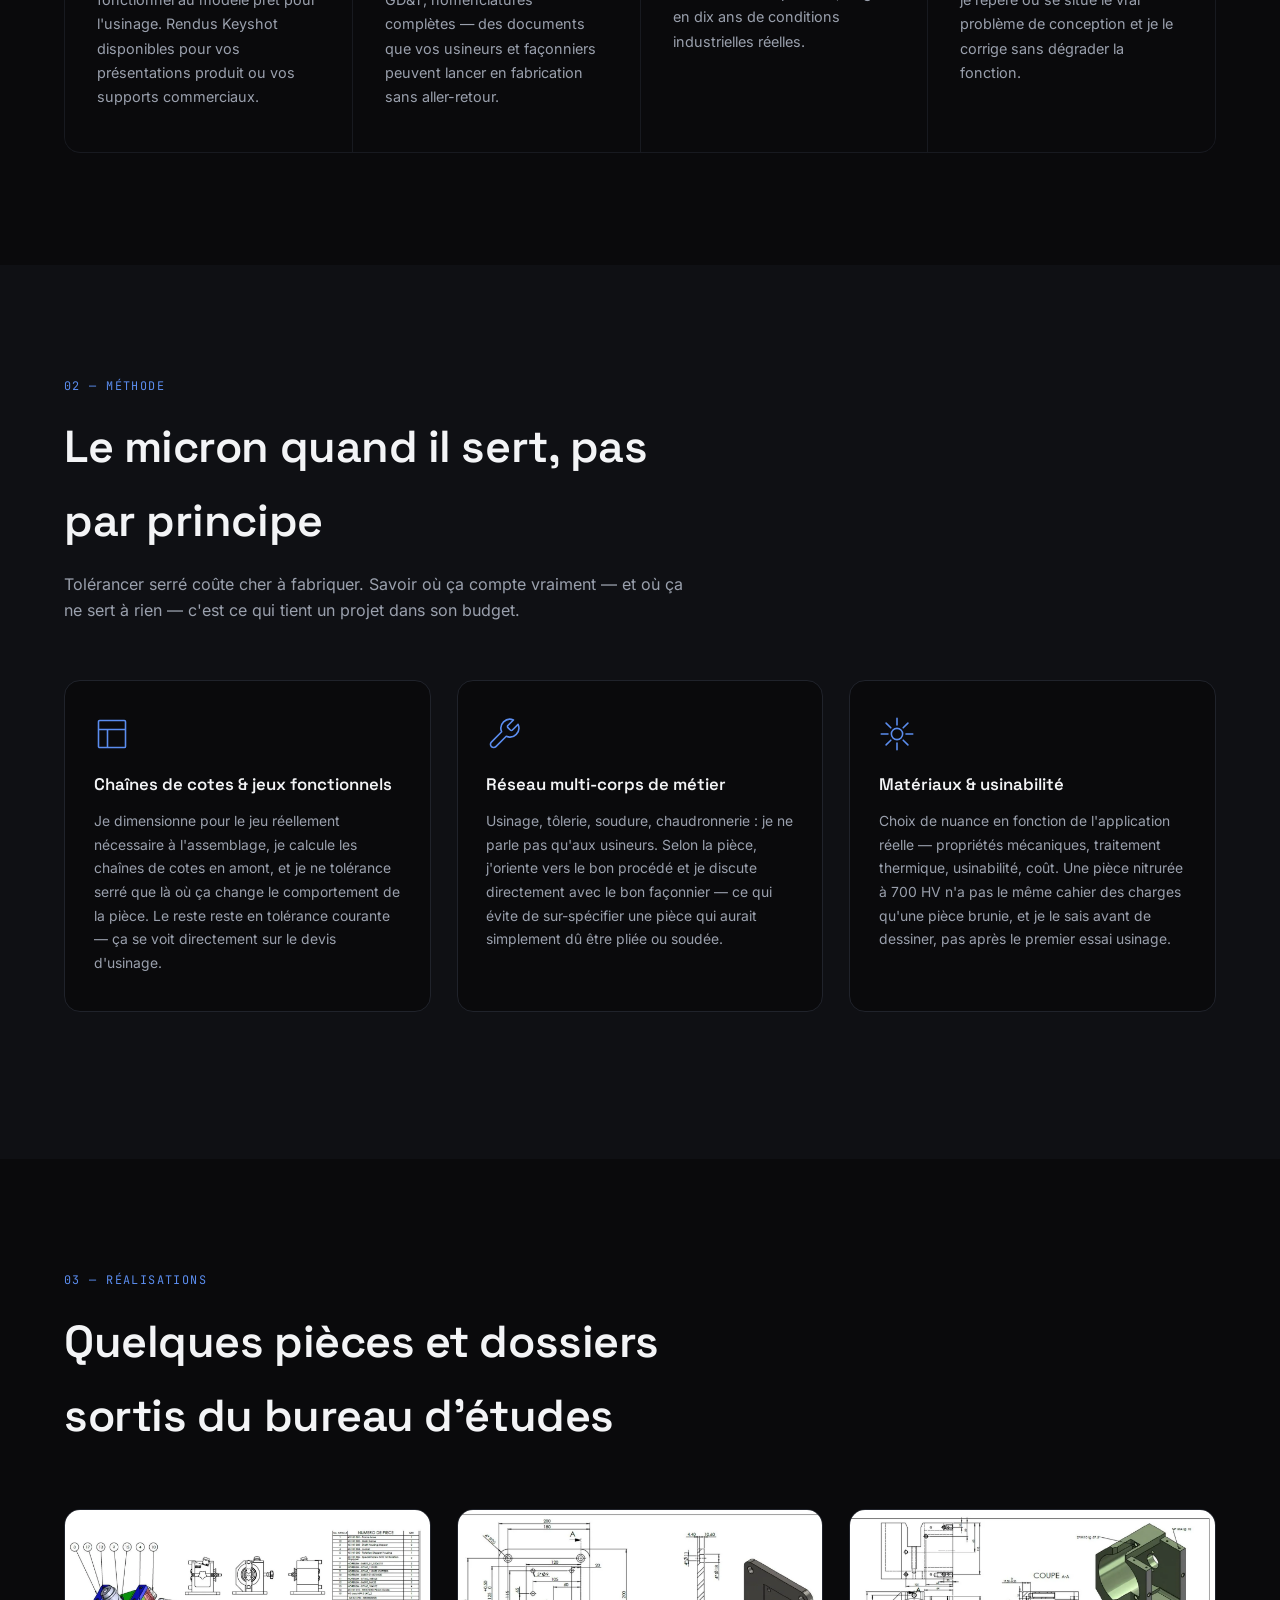
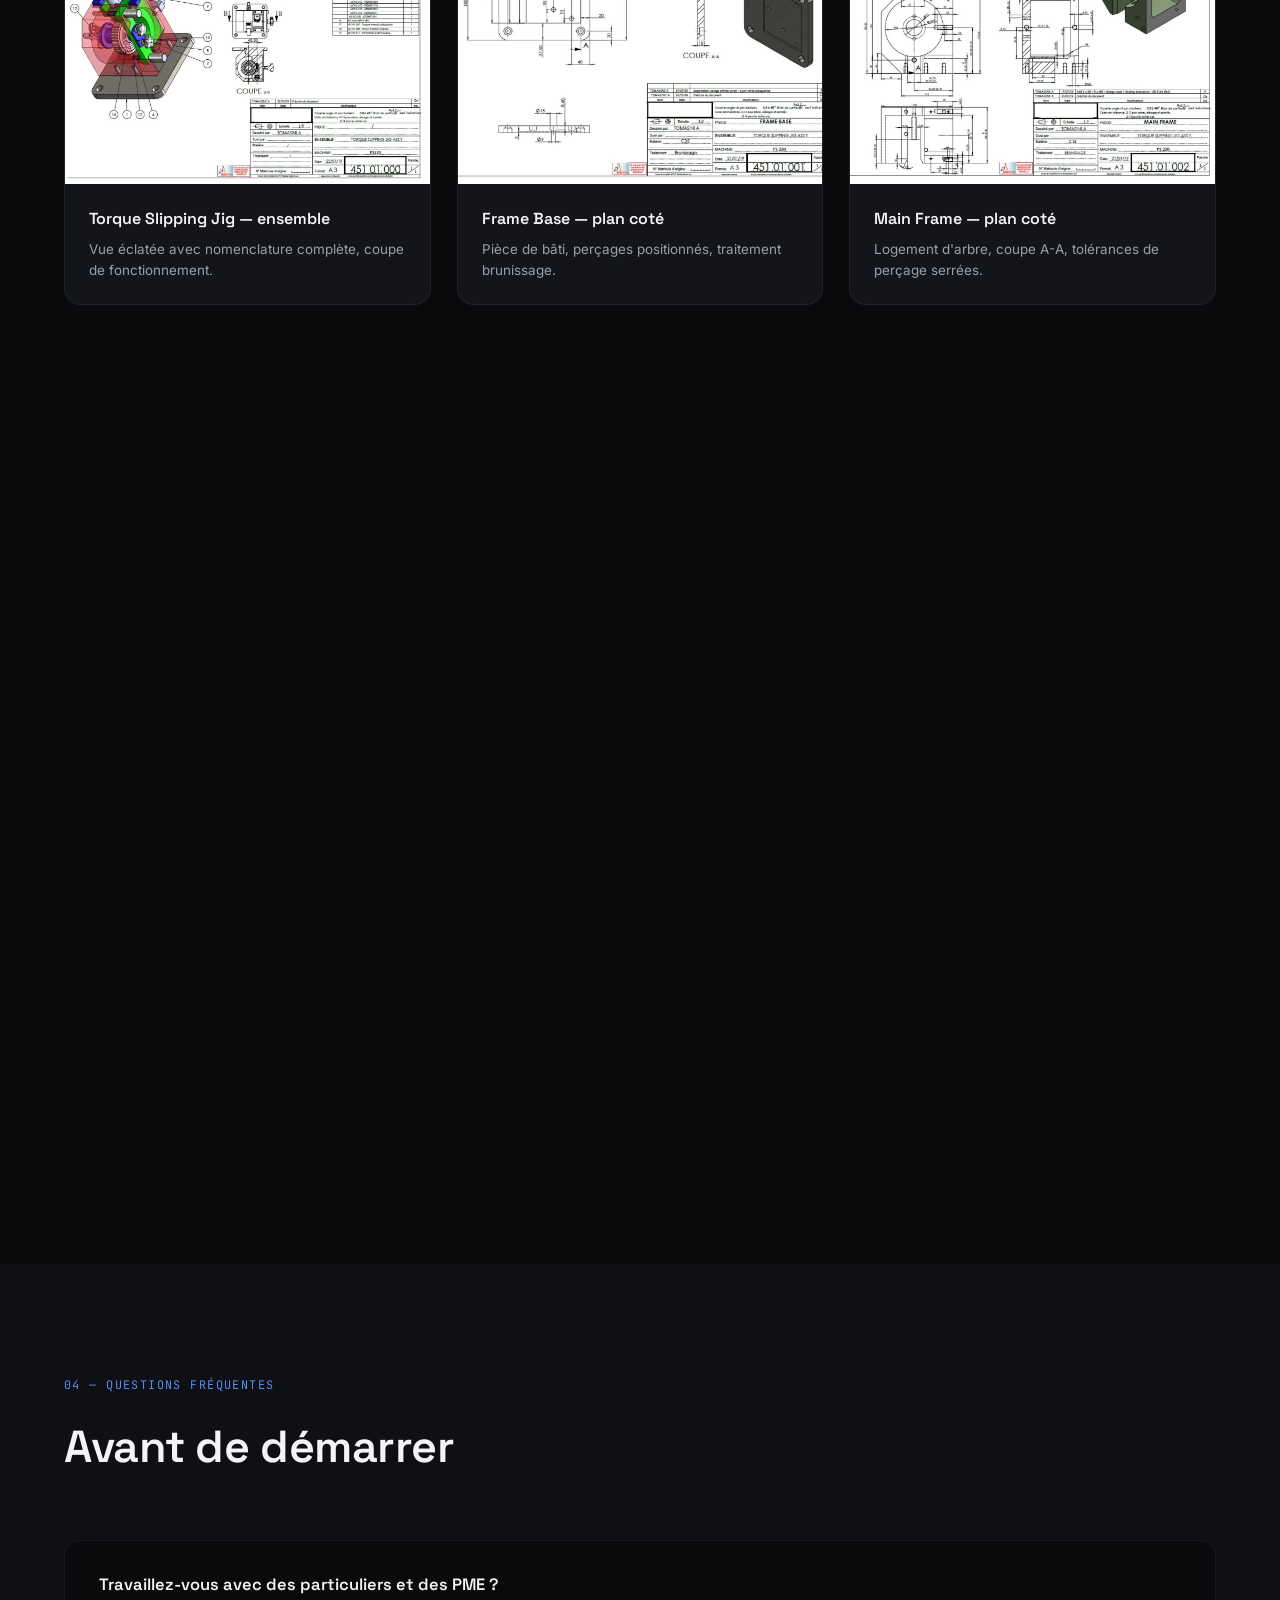
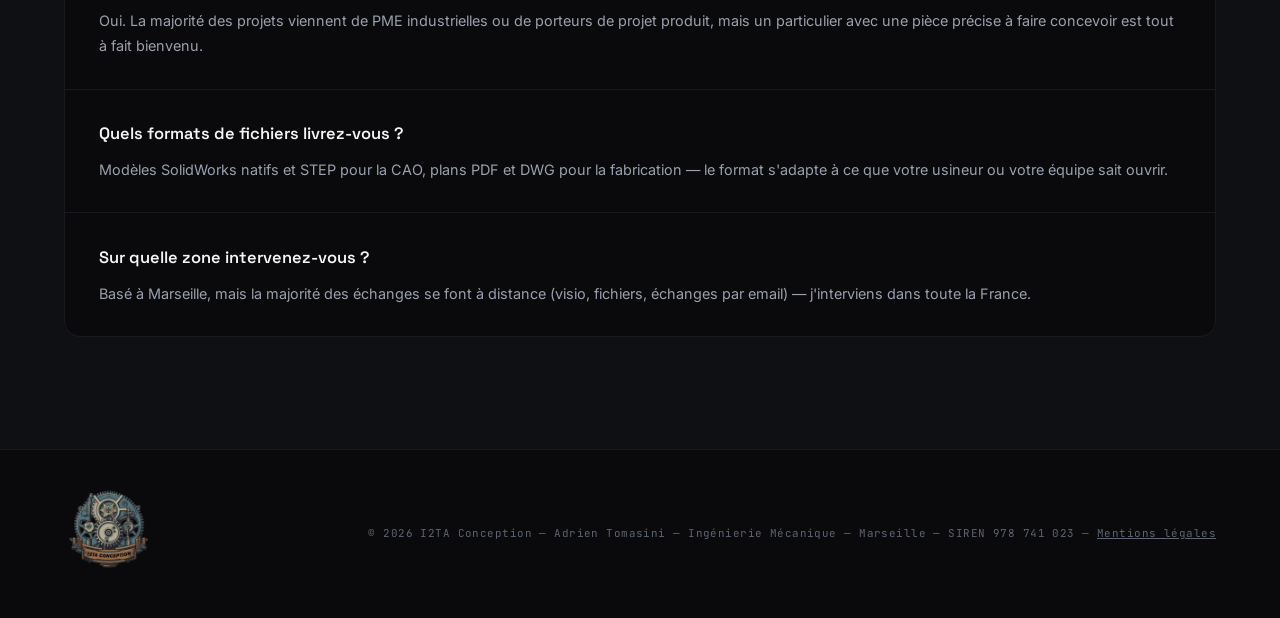
==== commit 5c1e0c30: "Mentions légales FR/EN, polices et three.js auto-hébergés, section impression 3D reformulée en conce" ====
--- a/conception-mecanique-solidworks/index.html
+++ b/conception-mecanique-solidworks/index.html
@@ -57,8 +57,8 @@
 
 <script data-goatcounter="https://i2ta-conception.goatcounter.com/count" async src="//gc.zgo.at/count.js"></script>
 
-<link rel="preconnect" href="https://fonts.googleapis.com" />
-<link href="https://fonts.googleapis.com/css2?family=Space+Grotesk:wght@400;500;600;700&family=Inter:wght@300;400;500;600;700&family=JetBrains+Mono:wght@400;500&display=swap" rel="stylesheet" />
+<link rel="preload" href="/fonts/inter-latin-wght-normal.woff2" as="font" type="font/woff2" crossorigin />
+<link rel="stylesheet" href="/fonts/fonts.css" />
 <style>
 /* ============ TOKENS ============ */
 :root {
@@ -718,7 +718,7 @@
 
 <footer>
   <div class="footer-logo"><img src="/img/i2ta-conception.webp" alt="I2TA Conception" /></div>
-  <p>© 2026 I2TA Conception — Adrien Tomasini — Ingénierie Mécanique — Marseille — SIREN 978 741 023</p>
+  <p>© 2026 I2TA Conception — Adrien Tomasini — Ingénierie Mécanique — Marseille — SIREN 978 741 023 — <a href="/mentions-legales/" style="color:inherit">Mentions légales</a></p>
 </footer>
 
 <script>
--- a/fonts/fonts.css
+++ b/fonts/fonts.css
@@ -0,0 +1,3 @@
+@font-face{font-family:"Space Grotesk";font-style:normal;font-weight:300 700;font-display:swap;src:url("/fonts/space-grotesk-latin-wght-normal.woff2") format("woff2-variations")}
+@font-face{font-family:"Inter";font-style:normal;font-weight:100 900;font-display:swap;src:url("/fonts/inter-latin-wght-normal.woff2") format("woff2-variations")}
+@font-face{font-family:"JetBrains Mono";font-style:normal;font-weight:100 800;font-display:swap;src:url("/fonts/jetbrains-mono-latin-wght-normal.woff2") format("woff2-variations")}
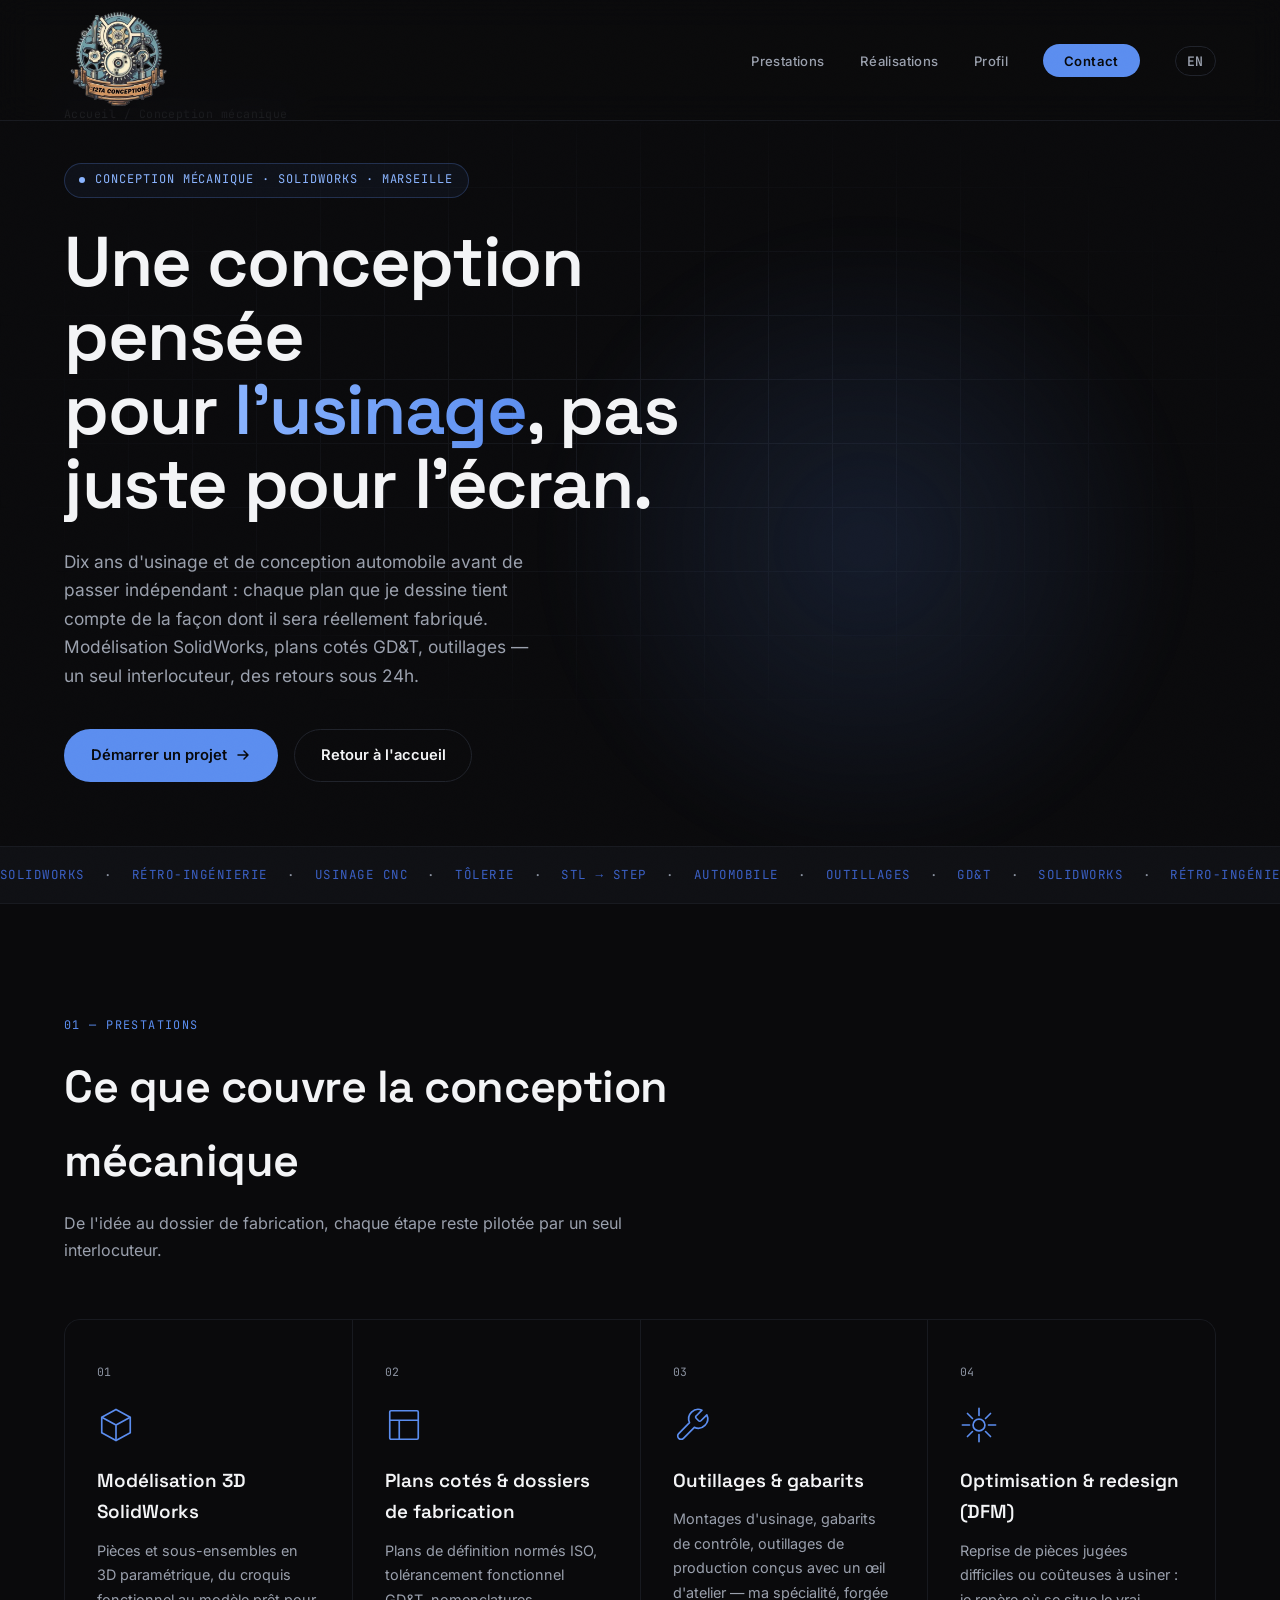
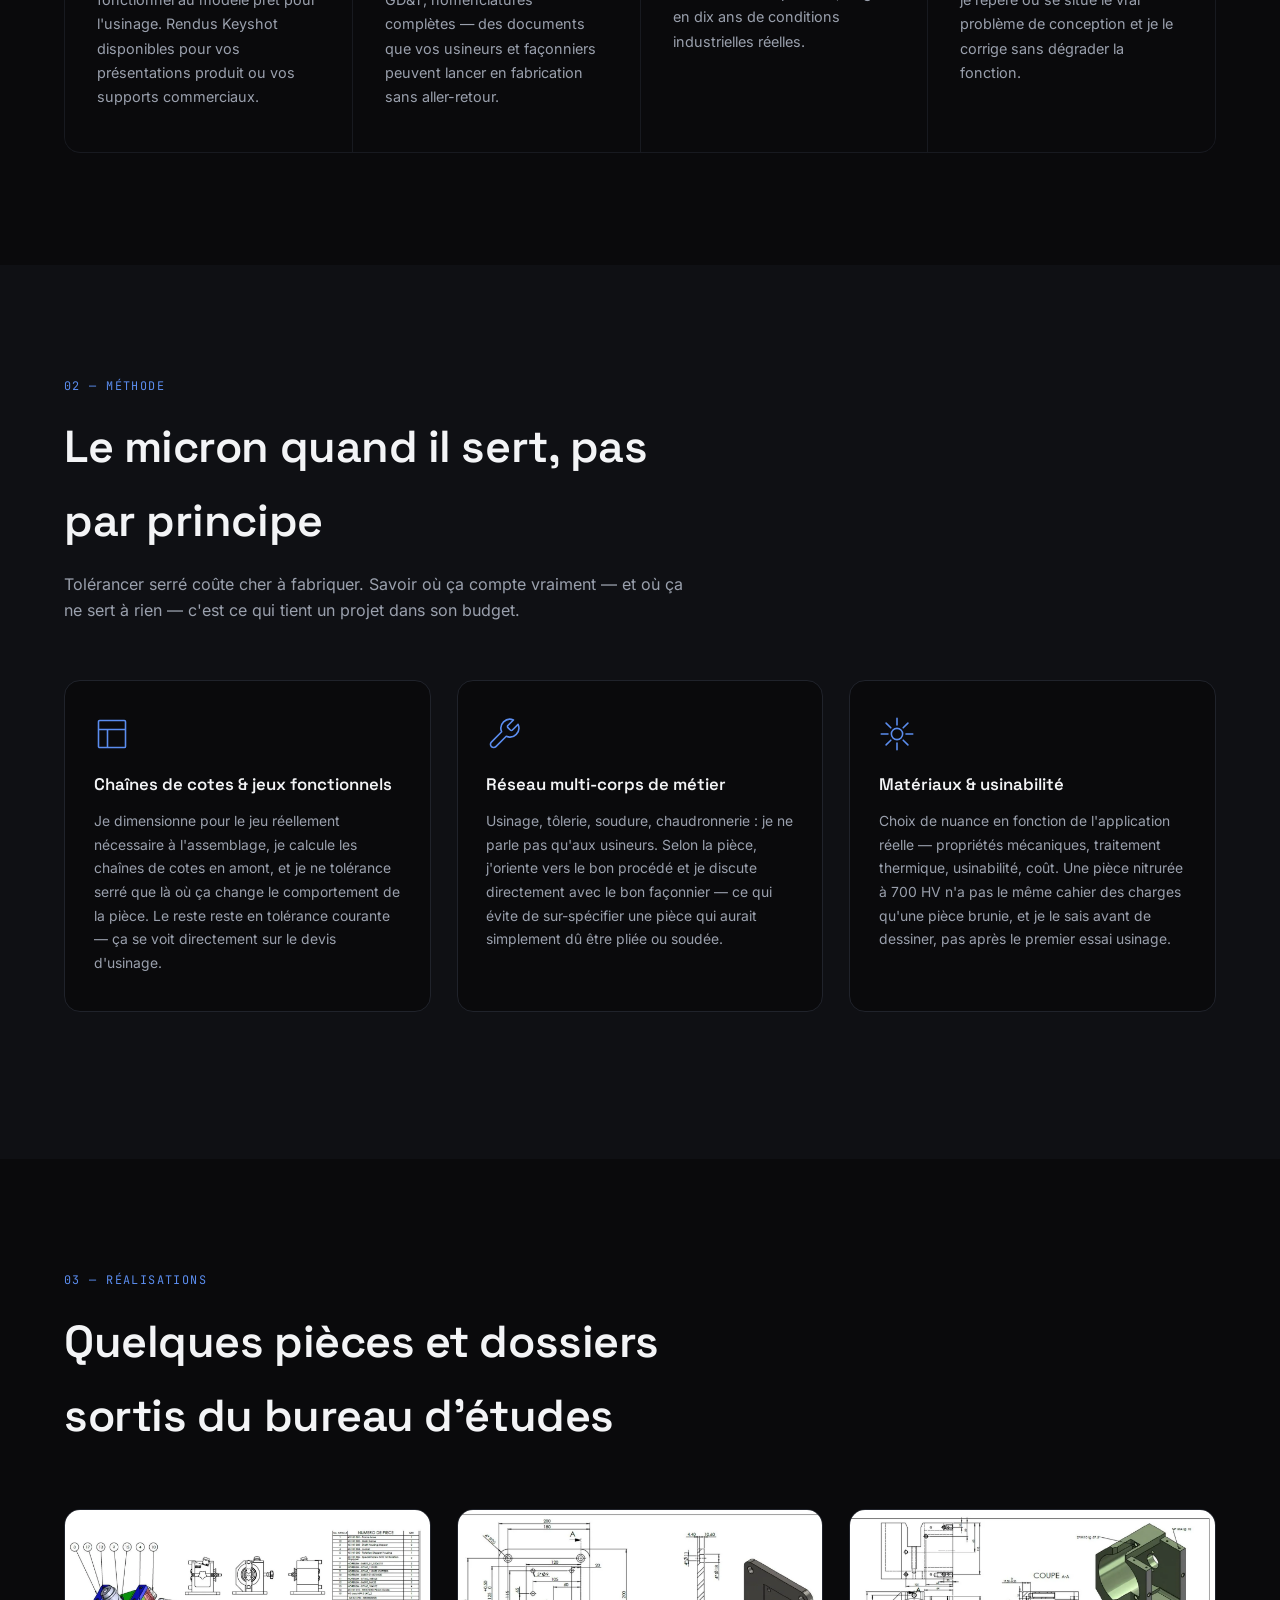
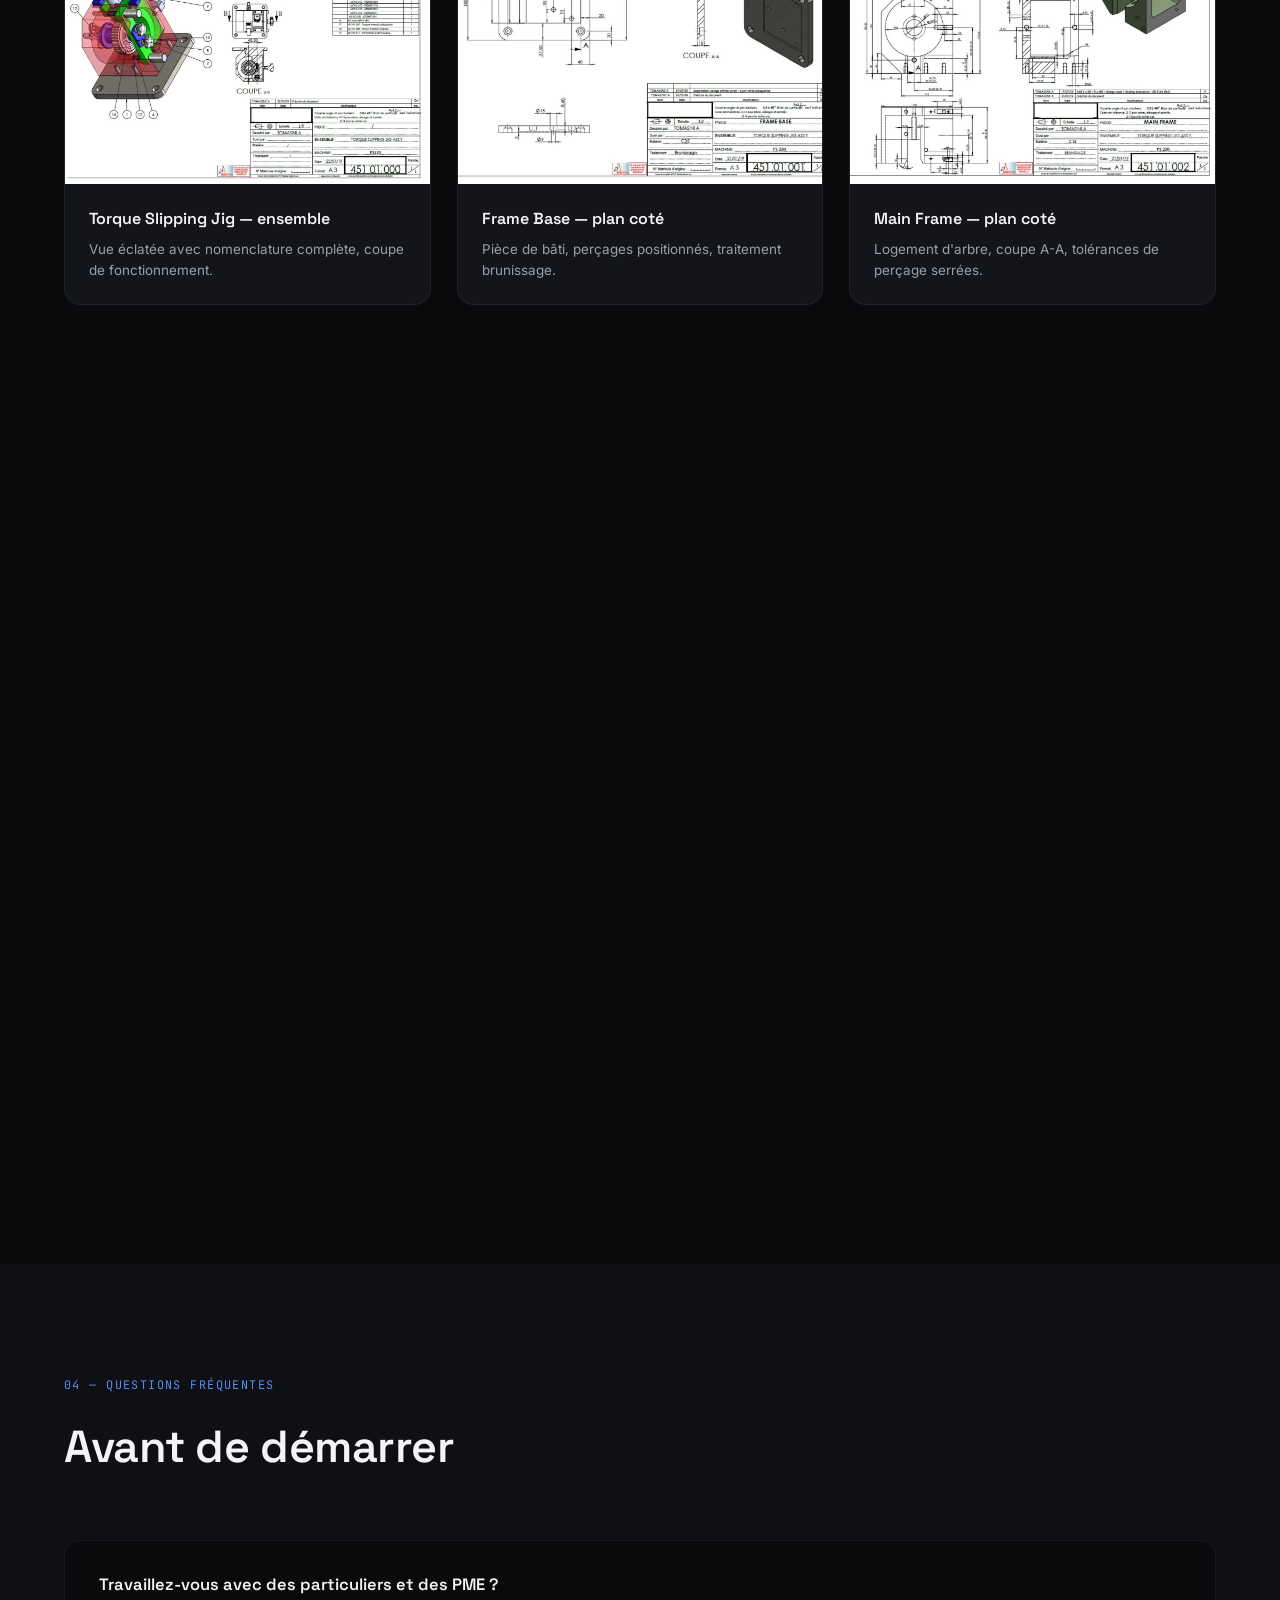
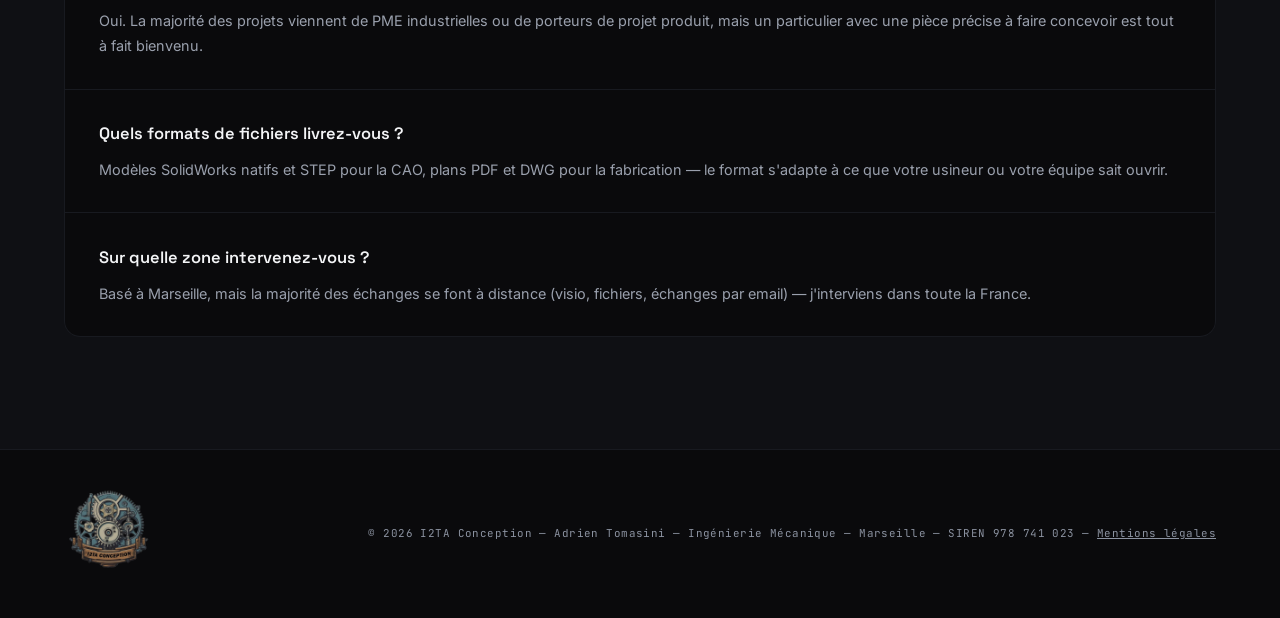
==== commit f522ac55: "Checklist site : image de partage, page 404, anti-spam du formulaire, contraste, favicon des mention" ====
--- a/conception-mecanique-solidworks/index.html
+++ b/conception-mecanique-solidworks/index.html
@@ -21,6 +21,10 @@
 <meta property="og:description" content="Modélisation SolidWorks, plans cotés GD&T, outillages et optimisation DFM. Bureau d'études mécanique basé à Marseille." />
 <meta property="og:site_name" content="I2TA Conception" />
 
+<meta property="og:image" content="https://i2ta-conception.fr/img/og-i2ta-conception.jpg" />
+<meta property="og:image:width" content="1200" />
+<meta property="og:image:height" content="630" />
+<meta name="twitter:image" content="https://i2ta-conception.fr/img/og-i2ta-conception.jpg" />
 <meta name="twitter:card" content="summary_large_image" />
 <meta name="twitter:title" content="Conception mécanique SolidWorks — I2TA Conception" />
 <meta name="twitter:description" content="Modélisation SolidWorks, plans cotés GD&T, outillages et optimisation DFM. Bureau d'études mécanique basé à Marseille." />
@@ -71,7 +75,7 @@
 
   --ink: #f3f4f6;
   --ink-dim: #9aa0ad;
-  --ink-faint: #5d6472;
+  --ink-faint: #8b92a0;
 
   --accent: #5b8def;
   --accent-bright: #8ab4ff;
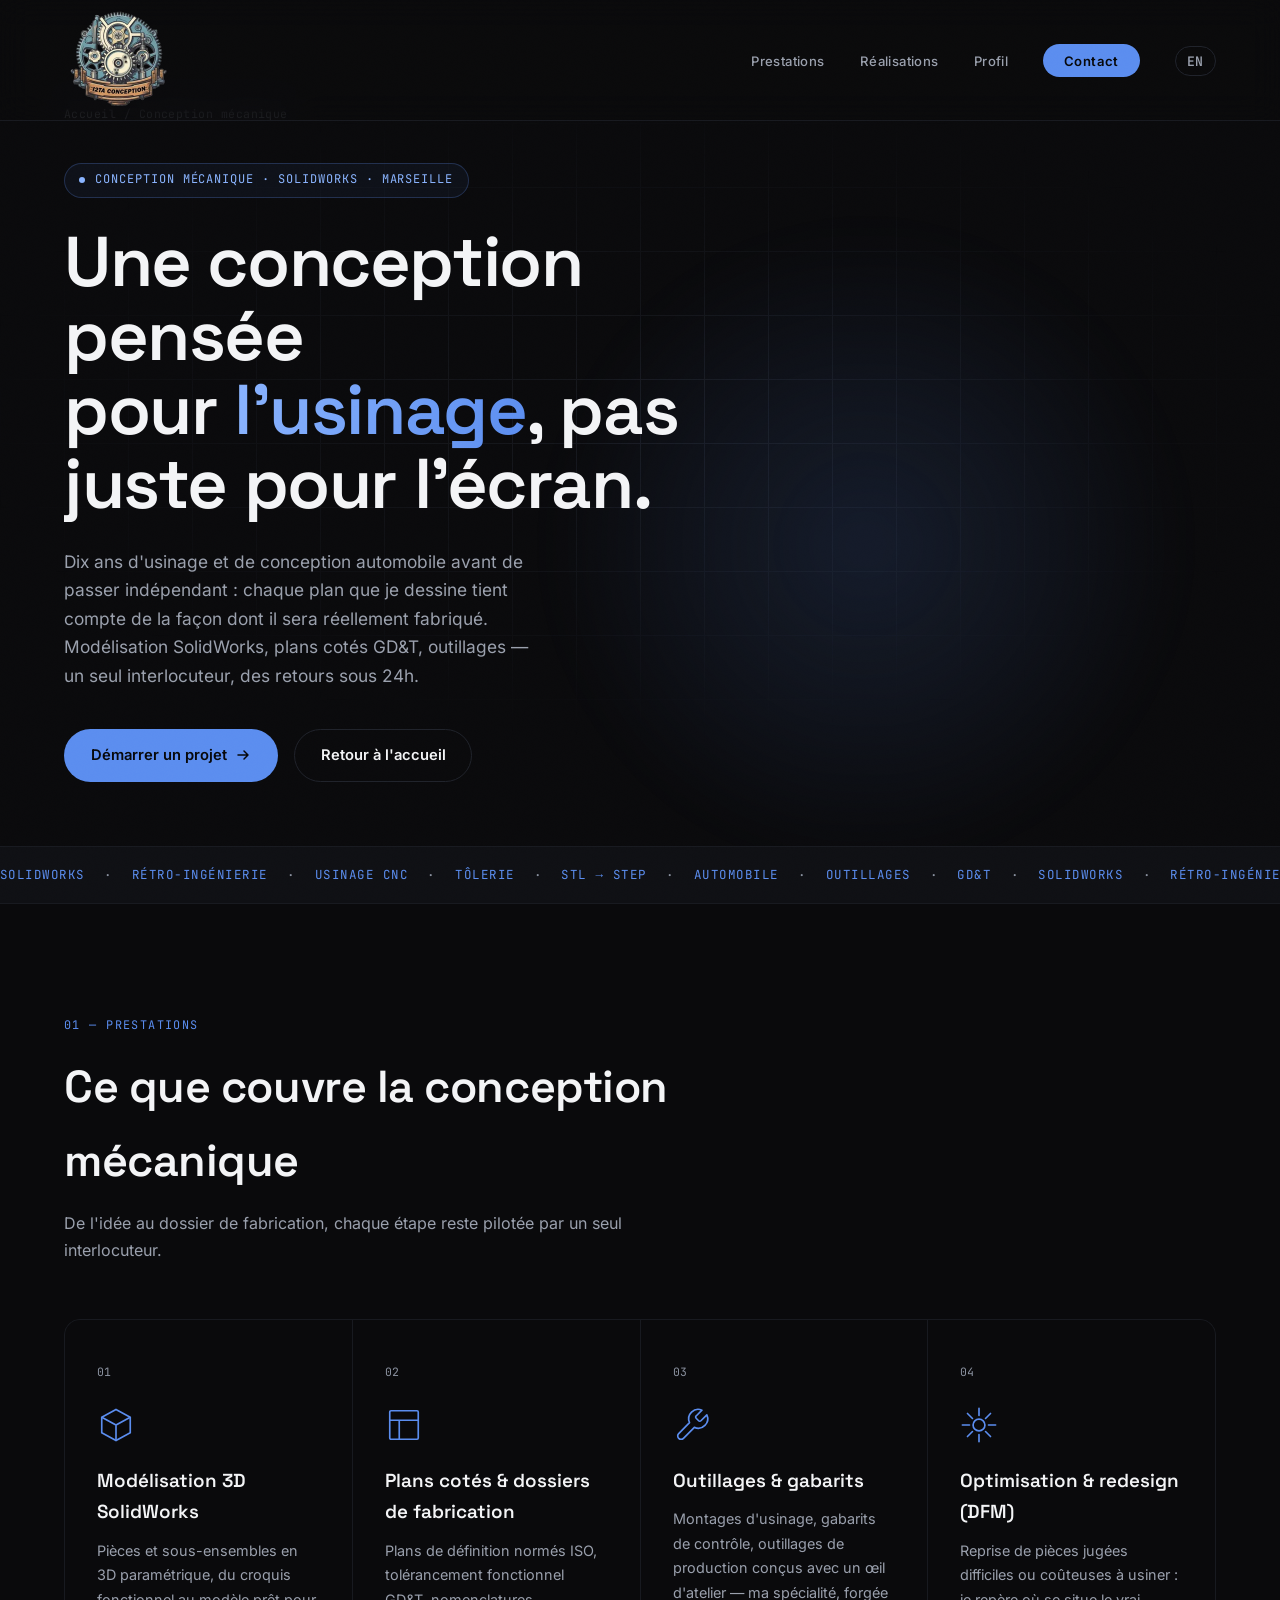
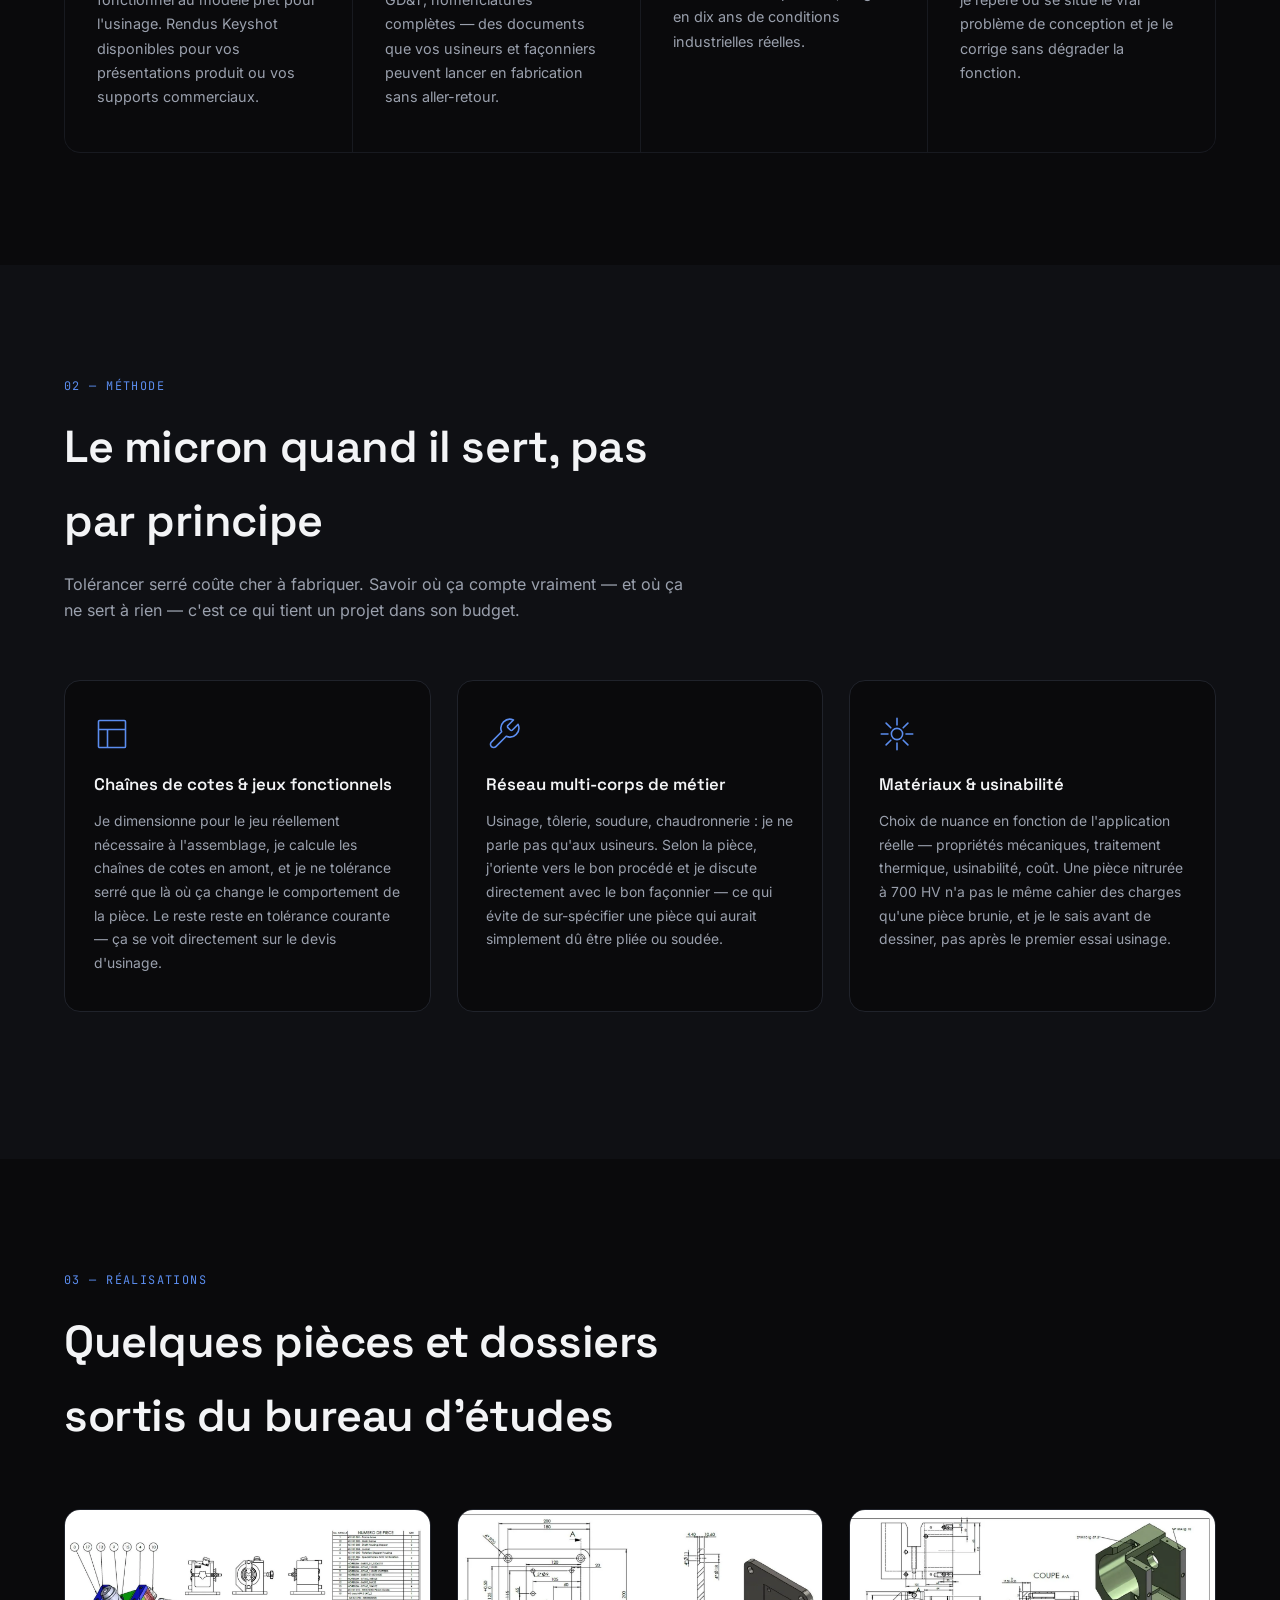
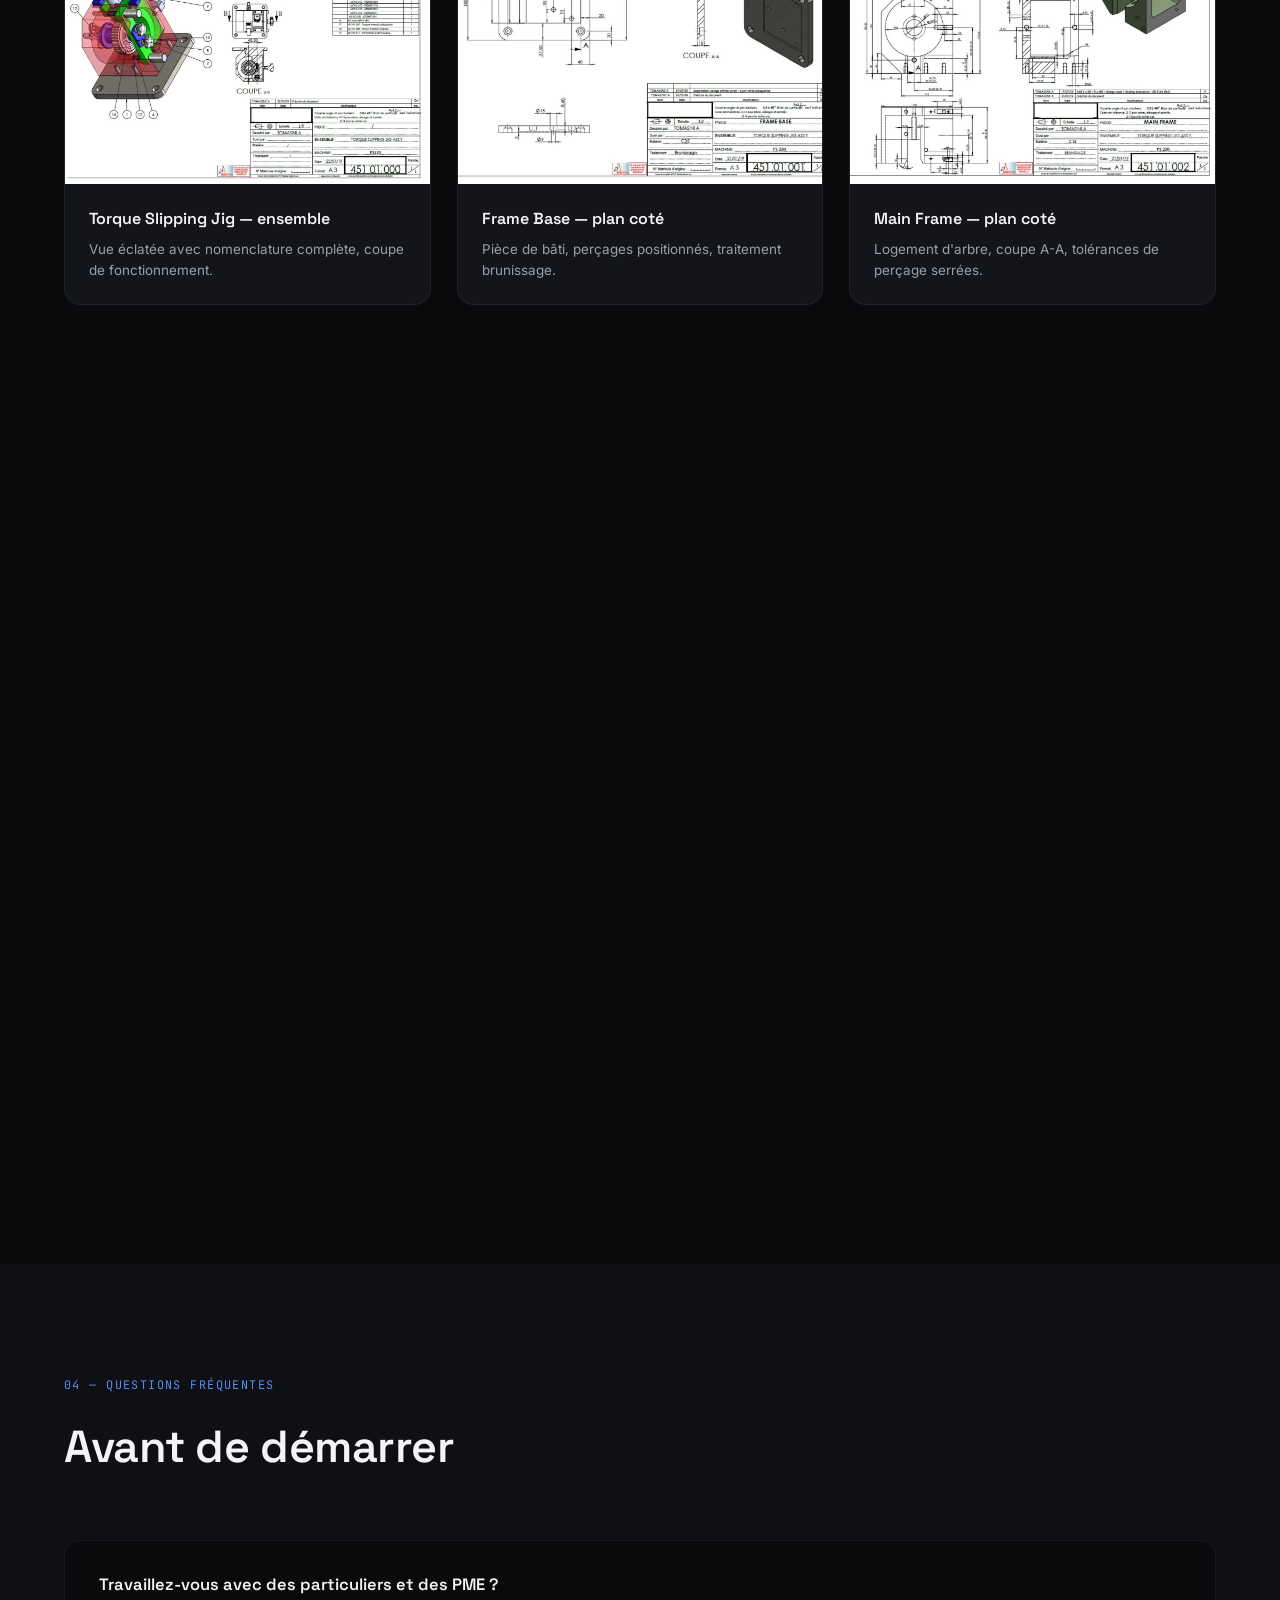
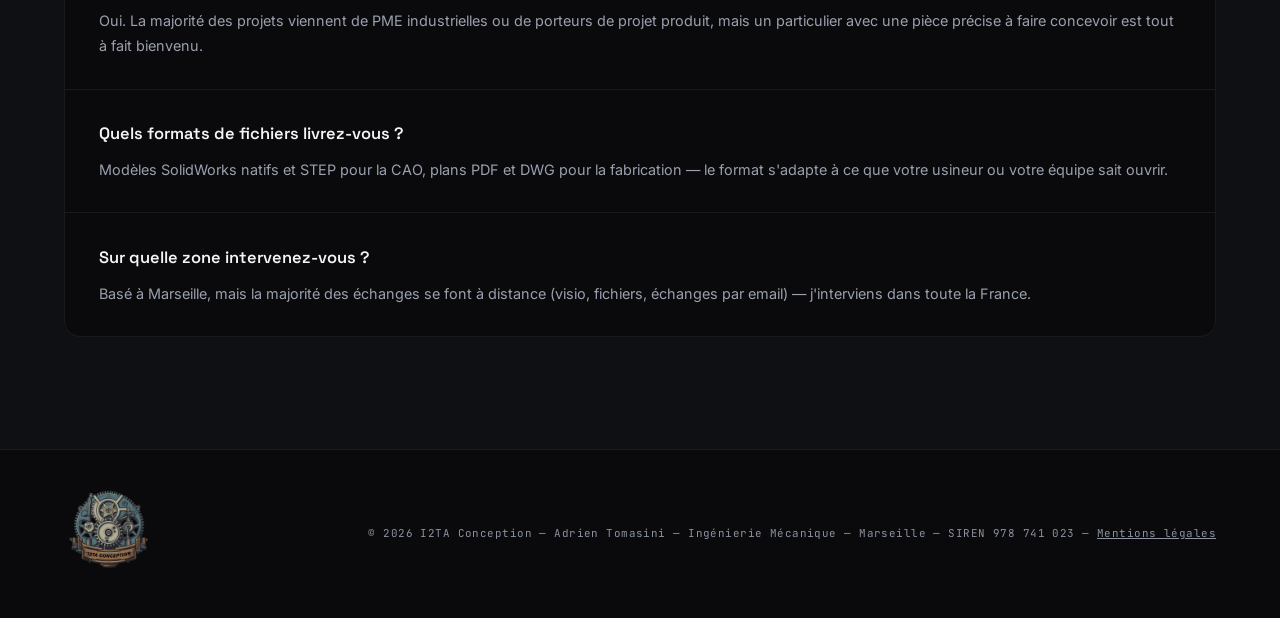
==== commit b67e16f4: "Vitesse et accessibilité : polices en ligne, logo allégé, dimensions d'images, contraste du défileme" ====
--- a/conception-mecanique-solidworks/index.html
+++ b/conception-mecanique-solidworks/index.html
@@ -62,7 +62,9 @@
 <script data-goatcounter="https://i2ta-conception.goatcounter.com/count" async src="//gc.zgo.at/count.js"></script>
 
 <link rel="preload" href="/fonts/inter-latin-wght-normal.woff2" as="font" type="font/woff2" crossorigin />
-<link rel="stylesheet" href="/fonts/fonts.css" />
+<style>@font-face{font-family:"Space Grotesk";font-style:normal;font-weight:300 700;font-display:swap;src:url("/fonts/space-grotesk-latin-wght-normal.woff2") format("woff2-variations")}
+@font-face{font-family:"Inter";font-style:normal;font-weight:100 900;font-display:swap;src:url("/fonts/inter-latin-wght-normal.woff2") format("woff2-variations")}
+@font-face{font-family:"JetBrains Mono";font-style:normal;font-weight:100 800;font-display:swap;src:url("/fonts/jetbrains-mono-latin-wght-normal.woff2") format("woff2-variations")}</style>
 <style>
 /* ============ TOKENS ============ */
 :root {
@@ -271,7 +273,7 @@
   animation: marquee 28s linear infinite;
   font-family: var(--mono); font-size: 0.78rem; color: var(--ink-faint); letter-spacing: 0.12em;
 }
-.marquee-track span:nth-child(odd) { color: var(--accent-dim); }
+.marquee-track span:nth-child(odd) { color: var(--accent); }
 @keyframes marquee { from { transform: translateX(0); } to { transform: translateX(-50%); } }
 
 /* ============ SECTIONS ============ */
@@ -442,7 +444,7 @@
   display: flex; align-items: center; justify-content: center;
   font-family: var(--display); font-weight: 600; color: var(--accent-bright); font-size: 1.1rem;
 }
-.trust-point h4 { font-family: var(--display); font-size: 1.02rem; font-weight: 600; margin-bottom: 0.3rem; color: var(--ink); }
+.trust-point h3 { font-family: var(--display); font-size: 1.02rem; font-weight: 600; margin-bottom: 0.3rem; color: var(--ink); }
 .trust-point p { font-size: 0.88rem; color: var(--ink-dim); }
 
 .testimonial-placeholder {
@@ -509,7 +511,7 @@
   border-top: 1px solid var(--line-soft); padding: 2.2rem 5%;
   display: flex; justify-content: space-between; align-items: center; flex-wrap: wrap; gap: 1rem;
 }
-.footer-logo img { height: 90px; opacity: 0.7; }
+.footer-logo img { height: 90px; width: auto; opacity: 0.7; }
 footer p { font-family: var(--mono); font-size: 0.68rem; color: var(--ink-faint); letter-spacing: 0.04em; }
 
 /* ============ RESPONSIVE ============ */
@@ -555,7 +557,7 @@
 <div class="cursor-glow" id="cursorGlow"></div>
 
 <nav id="nav">
-  <div class="nav-logo"><a href="/"><img src="/img/i2ta-conception.webp" alt="I2TA Conception" /></a></div>
+  <div class="nav-logo"><a href="/"><img width="220" height="220" src="/img/i2ta-conception-220.webp" alt="I2TA Conception" /></a></div>
   <ul class="nav-links">
     <li><a href="/#services">Prestations</a></li>
     <li><a href="/#work">Réalisations</a></li>
@@ -678,19 +680,19 @@
   </div>
   <div class="work-grid">
     <article class="work-card reveal">
-      <div class="work-media"><img src="/img/plan-d-ensemble-torque-slipping-jig-avec-nomenclature.webp" alt="Plan d'ensemble Torque Slipping Jig avec nomenclature" loading="lazy" /></div>
+      <div class="work-media"><img width="1400" height="1027" src="/img/plan-d-ensemble-torque-slipping-jig-avec-nomenclature.webp" alt="Plan d'ensemble Torque Slipping Jig avec nomenclature" loading="lazy" /></div>
       <div class="work-info"><h3>Torque Slipping Jig — ensemble</h3><p>Vue éclatée avec nomenclature complète, coupe de fonctionnement.</p></div>
     </article>
     <article class="work-card reveal">
-      <div class="work-media"><img src="/img/plan-cote-frame-base.webp" alt="Plan coté Frame Base" loading="lazy" /></div>
+      <div class="work-media"><img width="1400" height="980" src="/img/plan-cote-frame-base.webp" alt="Plan coté Frame Base" loading="lazy" /></div>
       <div class="work-info"><h3>Frame Base — plan coté</h3><p>Pièce de bâti, perçages positionnés, traitement brunissage.</p></div>
     </article>
     <article class="work-card reveal">
-      <div class="work-media"><img src="/img/plan-cote-main-frame-avec-coupe-a-a.webp" alt="Plan coté Main Frame avec coupe A-A" loading="lazy" /></div>
+      <div class="work-media"><img width="1400" height="984" src="/img/plan-cote-main-frame-avec-coupe-a-a.webp" alt="Plan coté Main Frame avec coupe A-A" loading="lazy" /></div>
       <div class="work-info"><h3>Main Frame — plan coté</h3><p>Logement d'arbre, coupe A-A, tolérances de perçage serrées.</p></div>
     </article>
     <article class="work-card reveal">
-      <div class="work-media"><img src="/img/suspension-et-train-avant-de-velo-tricycle.webp" alt="Suspension et train avant de vélo tricycle" loading="lazy" /></div>
+      <div class="work-media"><img width="1217" height="1010" src="/img/suspension-et-train-avant-de-velo-tricycle.webp" alt="Suspension et train avant de vélo tricycle" loading="lazy" /></div>
       <div class="work-info"><h3>Train avant — vélo tricycle</h3><p>Suspension et mécanisme multi-liaisons, triangulation, articulations rotulées.</p></div>
     </article>
   </div>
@@ -721,7 +723,7 @@
 
 
 <footer>
-  <div class="footer-logo"><img src="/img/i2ta-conception.webp" alt="I2TA Conception" /></div>
+  <div class="footer-logo"><img width="220" height="220" src="/img/i2ta-conception-220.webp" alt="I2TA Conception" /></div>
   <p>© 2026 I2TA Conception — Adrien Tomasini — Ingénierie Mécanique — Marseille — SIREN 978 741 023 — <a href="/mentions-legales/" style="color:inherit">Mentions légales</a></p>
 </footer>
 
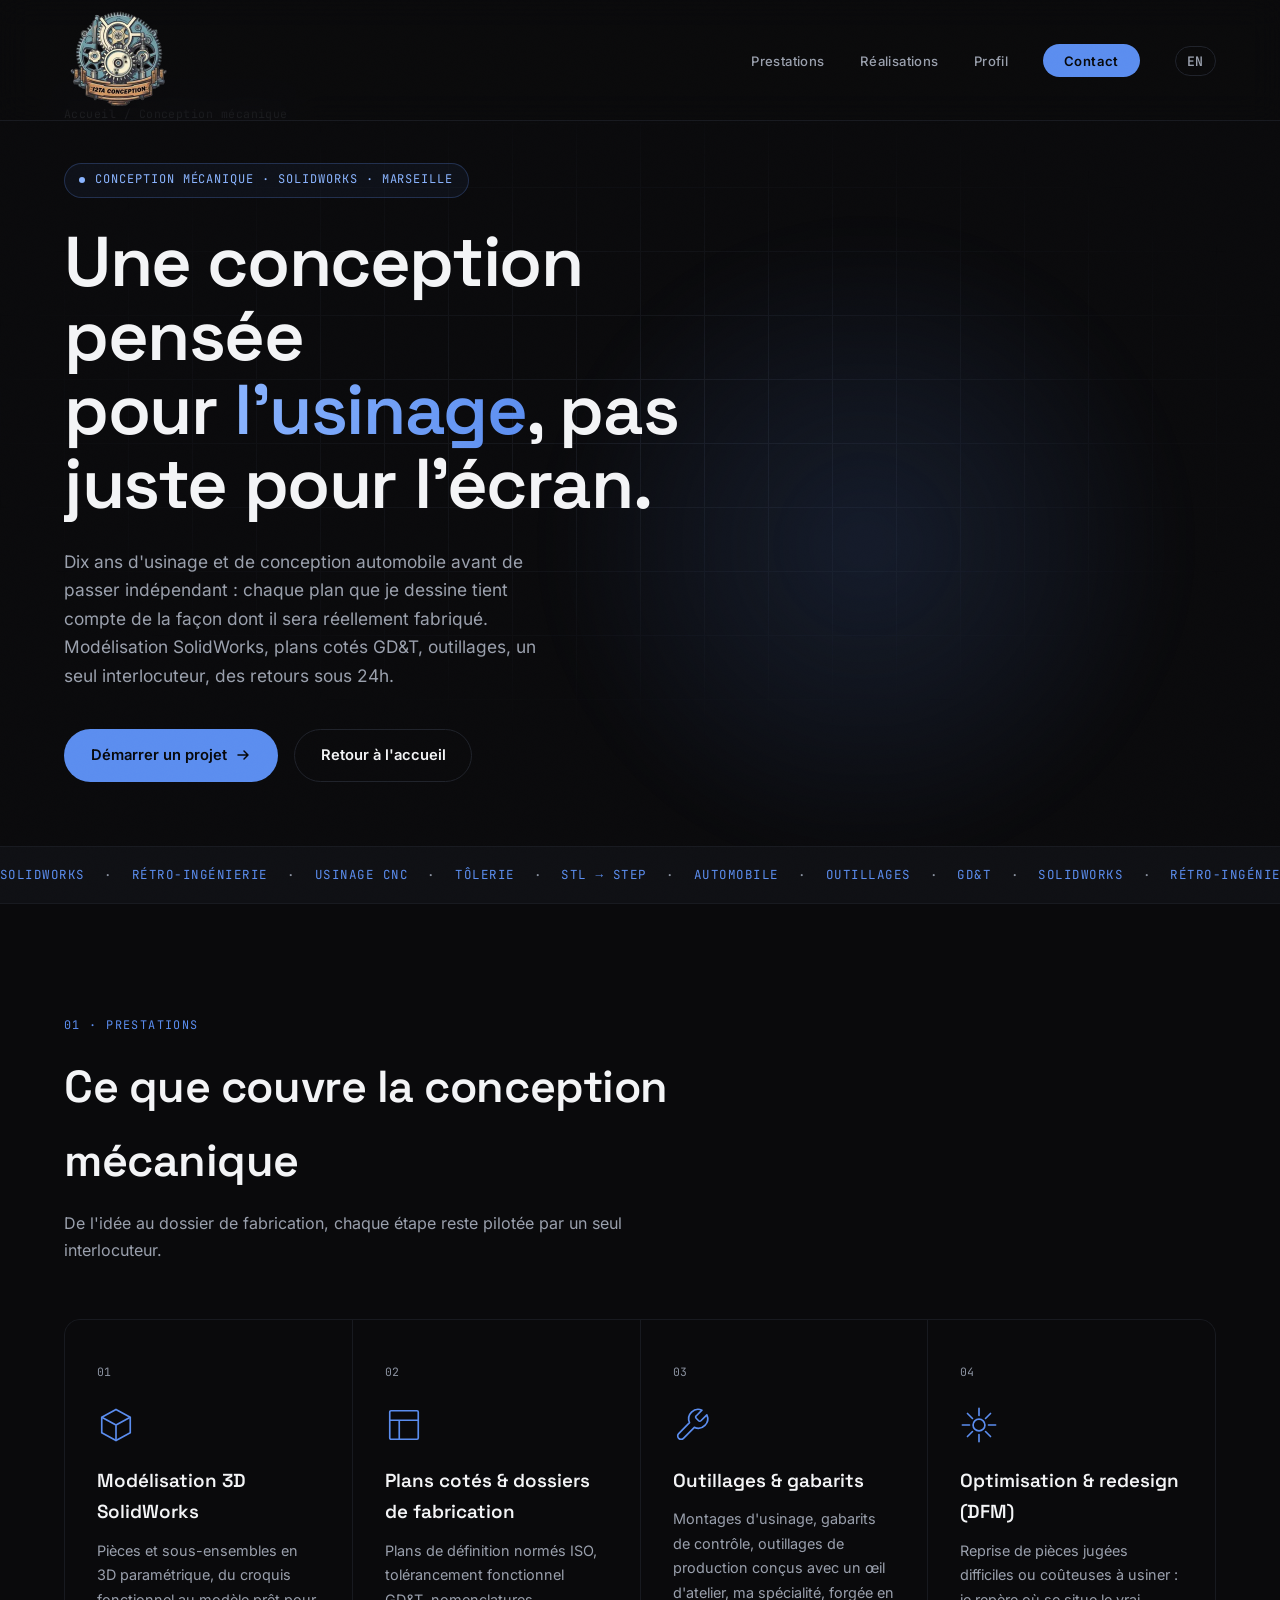
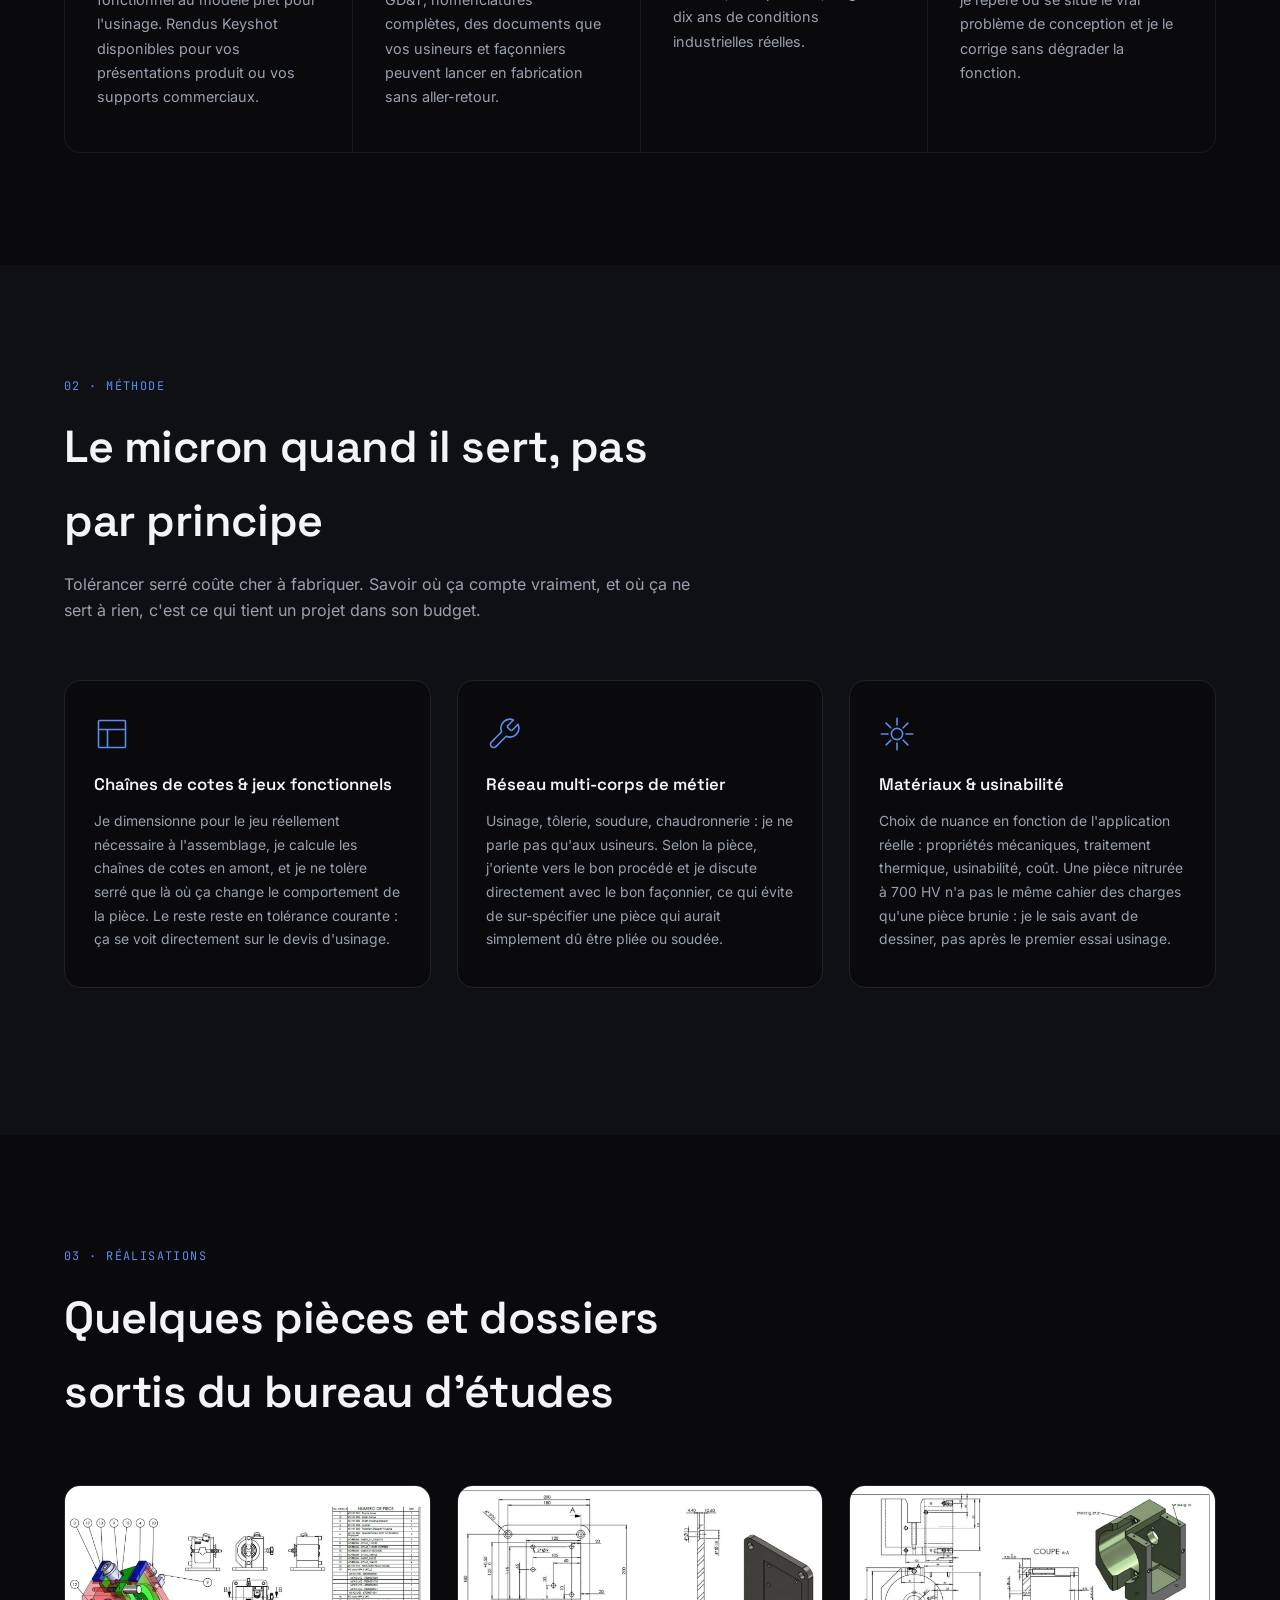
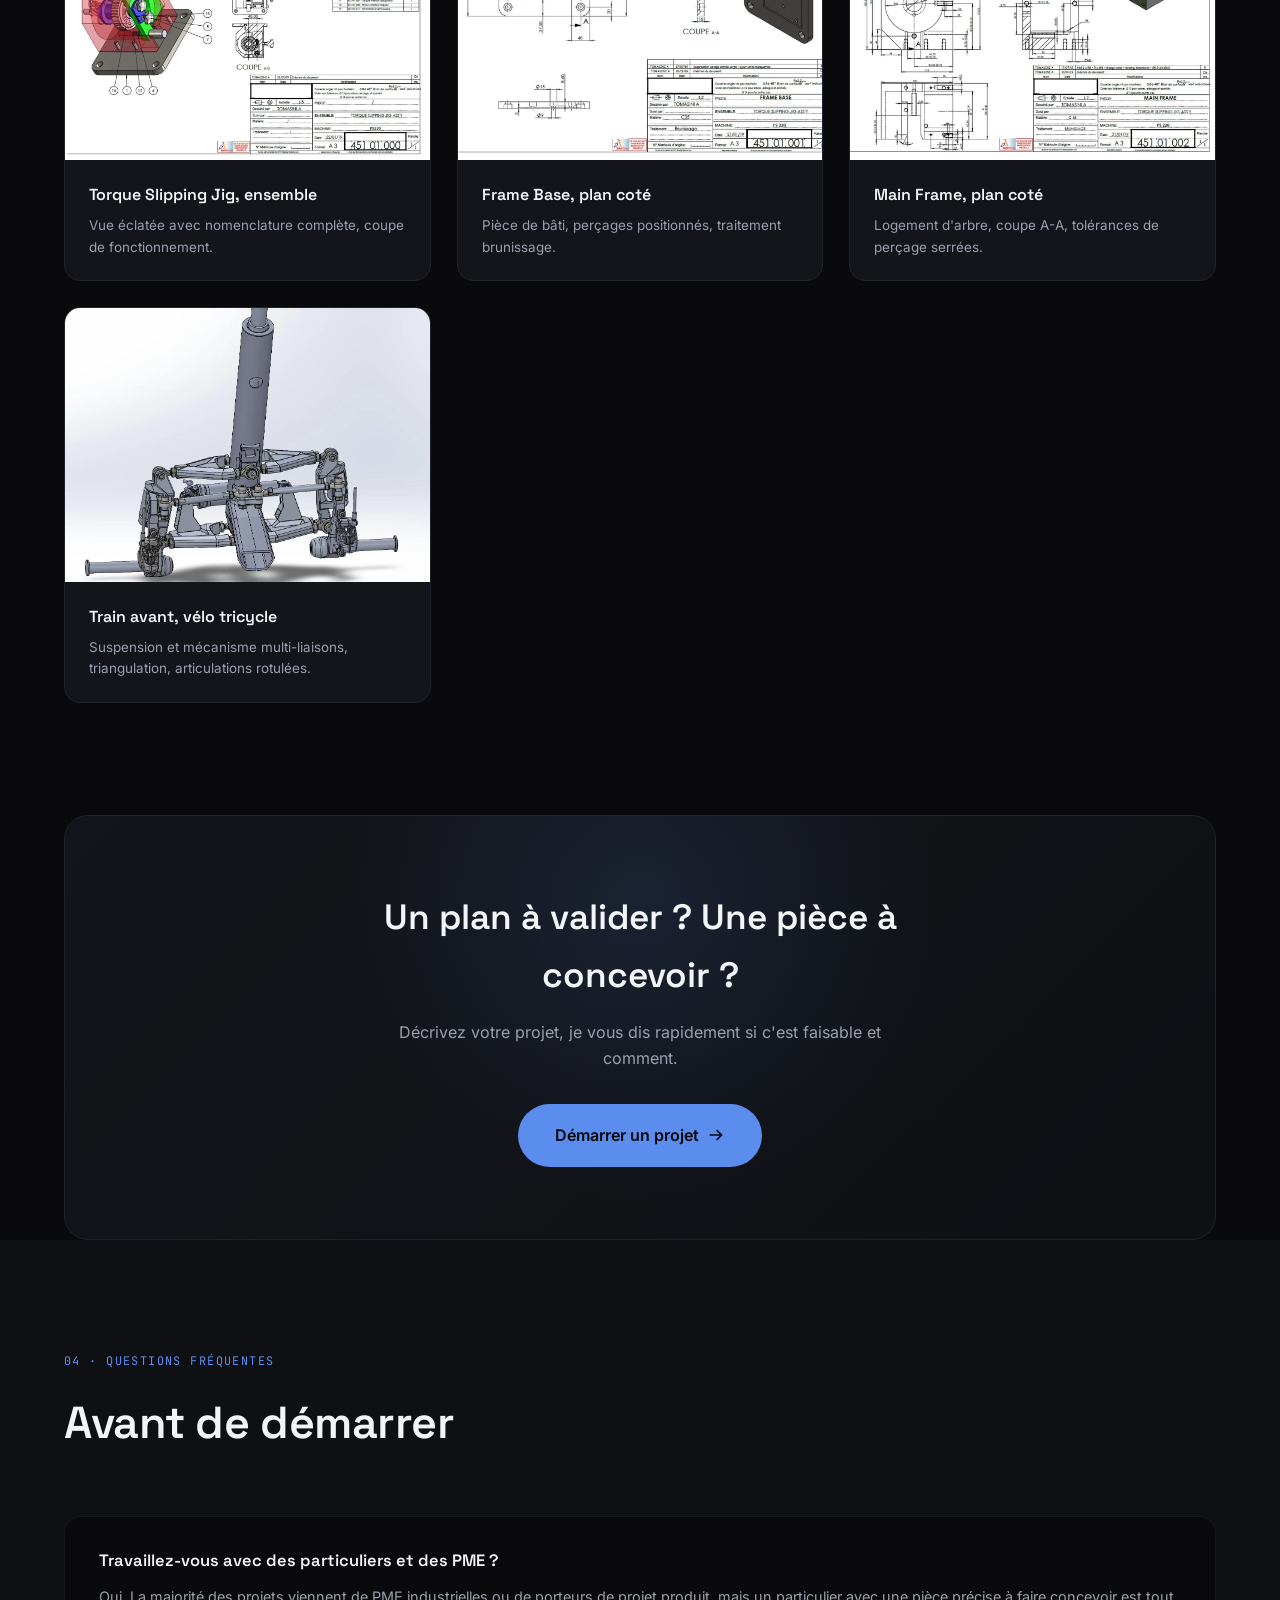
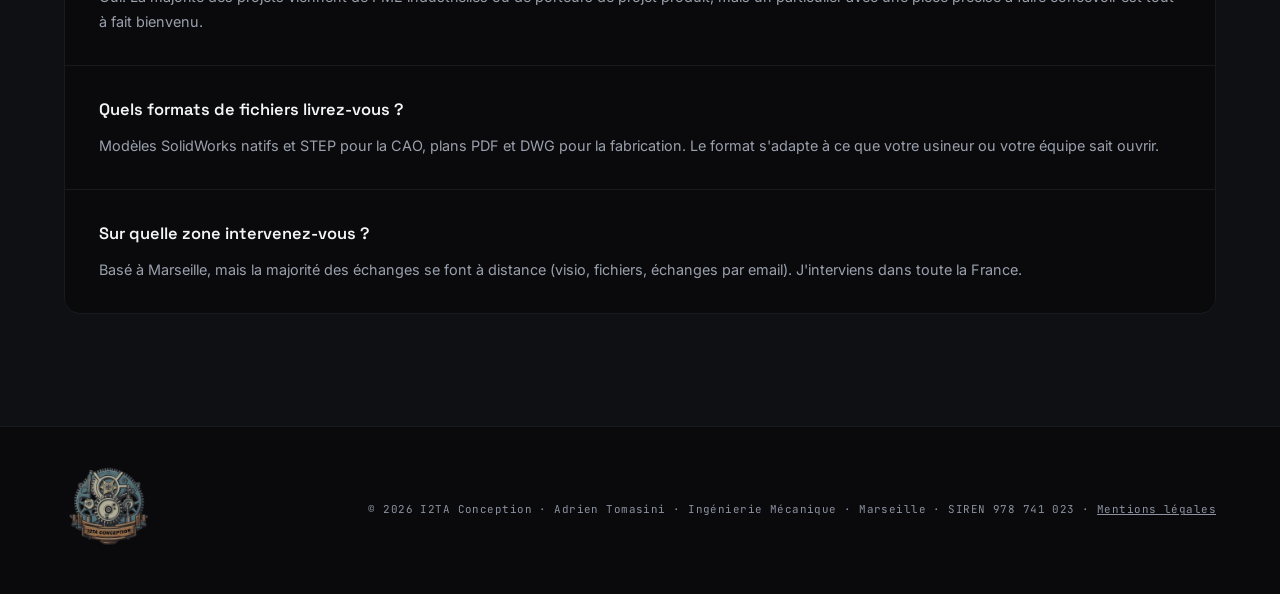
==== commit cc78328a: "Site : retrait des tirets cadratins du texte visible, faute 'je ne tolérance serré' corrigée (FR/EN)" ====
--- a/conception-mecanique-solidworks/index.html
+++ b/conception-mecanique-solidworks/index.html
@@ -3,7 +3,7 @@
 <head>
 <meta charset="UTF-8" />
 <meta name="viewport" content="width=device-width, initial-scale=1.0" />
-<title>Conception mécanique SolidWorks — Bureau d'études | I2TA Marseille</title>
+<title>Conception mécanique SolidWorks | Bureau d'études | I2TA Marseille</title>
 <meta name="description" content="Bureau d'études en conception mécanique à Marseille : modélisation SolidWorks, plans cotés GD&T, outillages et optimisation DFM. Réponse rapide sur faisabilité." />
 <meta name="keywords" content="conception mécanique, ingénieur mécanique, bureau d'études, SolidWorks, plans cotés, GD&T, tolérancement, DFM, outillage industriel, Marseille" />
 <meta name="author" content="Adrien Tomasini - I2TA Conception" />
@@ -17,7 +17,7 @@
 <meta property="og:type" content="website" />
 <meta property="og:locale" content="fr_FR" />
 <meta property="og:url" content="https://i2ta-conception.fr/conception-mecanique-solidworks/" />
-<meta property="og:title" content="Conception mécanique SolidWorks — I2TA Conception" />
+<meta property="og:title" content="Conception mécanique SolidWorks | I2TA Conception" />
 <meta property="og:description" content="Modélisation SolidWorks, plans cotés GD&T, outillages et optimisation DFM. Bureau d'études mécanique basé à Marseille." />
 <meta property="og:site_name" content="I2TA Conception" />
 
@@ -26,14 +26,14 @@
 <meta property="og:image:height" content="630" />
 <meta name="twitter:image" content="https://i2ta-conception.fr/img/og-i2ta-conception.jpg" />
 <meta name="twitter:card" content="summary_large_image" />
-<meta name="twitter:title" content="Conception mécanique SolidWorks — I2TA Conception" />
+<meta name="twitter:title" content="Conception mécanique SolidWorks | I2TA Conception" />
 <meta name="twitter:description" content="Modélisation SolidWorks, plans cotés GD&T, outillages et optimisation DFM. Bureau d'études mécanique basé à Marseille." />
 
 <script type="application/ld+json">
 {
   "@context": "https://schema.org",
   "@type": "Service",
-  "name": "Conception mécanique SolidWorks — I2TA Conception",
+  "name": "Conception mécanique SolidWorks, I2TA Conception",
   "url": "https://i2ta-conception.fr/conception-mecanique-solidworks/",
   "areaServed": ["Marseille", "Provence-Alpes-Côte d'Azur", "France"],
   "provider": { "@type": "ProfessionalService", "name": "I2TA Conception", "url": "https://i2ta-conception.fr/", "founder": { "@type": "Person", "name": "Adrien Tomasini" } },
@@ -593,7 +593,7 @@
         <span class="line" data-line="1">Une conception pensée</span><span class="line" data-line="2">pour <em>l&#39;usinage</em>, pas juste pour l&#39;écran.</span>
       </span>
     </h1>
-    <p class="hero-desc">Dix ans d'usinage et de conception automobile avant de passer indépendant : chaque plan que je dessine tient compte de la façon dont il sera réellement fabriqué. Modélisation SolidWorks, plans cotés GD&amp;T, outillages — un seul interlocuteur, des retours sous 24h.</p>
+    <p class="hero-desc">Dix ans d'usinage et de conception automobile avant de passer indépendant : chaque plan que je dessine tient compte de la façon dont il sera réellement fabriqué. Modélisation SolidWorks, plans cotés GD&amp;T, outillages, un seul interlocuteur, des retours sous 24h.</p>
     <div class="hero-actions">
       <a href="/#contact" class="btn btn-primary">
         <span>Démarrer un projet</span>
@@ -616,7 +616,7 @@
 
 <section id="prestations" class="section">
   <div class="section-head">
-    <div class="eyebrow">01 — Prestations</div>
+    <div class="eyebrow">01 · Prestations</div>
     <h2>Ce que couvre la conception mécanique</h2>
     <p class="section-sub">De l'idée au dossier de fabrication, chaque étape reste pilotée par un seul interlocuteur.</p>
   </div>
@@ -631,13 +631,13 @@
       <div class="service-num">02</div>
       <div class="service-icon"><svg viewBox="0 0 32 32" fill="none"><rect x="4" y="4" width="24" height="24" rx="1" stroke="currentColor" stroke-width="1.4"/><path d="M4 12h24M12 28V12" stroke="currentColor" stroke-width="1.4"/></svg></div>
       <h3>Plans cotés &amp; dossiers de fabrication</h3>
-      <p>Plans de définition normés ISO, tolérancement fonctionnel GD&amp;T, nomenclatures complètes — des documents que vos usineurs et façonniers peuvent lancer en fabrication sans aller-retour.</p>
+      <p>Plans de définition normés ISO, tolérancement fonctionnel GD&amp;T, nomenclatures complètes, des documents que vos usineurs et façonniers peuvent lancer en fabrication sans aller-retour.</p>
     </article>
     <article class="service-card reveal">
       <div class="service-num">03</div>
       <div class="service-icon"><svg viewBox="0 0 32 32" fill="none"><path d="M19.5 8.4a1.3 1.3 0 000 1.9l2.1 2.1a1.3 1.3 0 001.9 0l5-5A8 8 0 0118 18l-9.2 9.2a2.8 2.8 0 01-4-4L13.9 14a8 8 0 0110.5-10.5l-4.9 4.9z" stroke="currentColor" stroke-width="1.4" stroke-linejoin="round"/></svg></div>
       <h3>Outillages &amp; gabarits</h3>
-      <p>Montages d'usinage, gabarits de contrôle, outillages de production conçus avec un œil d'atelier — ma spécialité, forgée en dix ans de conditions industrielles réelles.</p>
+      <p>Montages d'usinage, gabarits de contrôle, outillages de production conçus avec un œil d'atelier, ma spécialité, forgée en dix ans de conditions industrielles réelles.</p>
     </article>
     <article class="service-card reveal">
       <div class="service-num">04</div>
@@ -650,50 +650,50 @@
 
 <section id="methode" class="section section-dark">
   <div class="section-head">
-    <div class="eyebrow">02 — Méthode</div>
+    <div class="eyebrow">02 · Méthode</div>
     <h2>Le micron quand il sert, pas par principe</h2>
-    <p class="section-sub">Tolérancer serré coûte cher à fabriquer. Savoir où ça compte vraiment — et où ça ne sert à rien — c'est ce qui tient un projet dans son budget.</p>
+    <p class="section-sub">Tolérancer serré coûte cher à fabriquer. Savoir où ça compte vraiment, et où ça ne sert à rien, c'est ce qui tient un projet dans son budget.</p>
   </div>
   <div class="expertise-grid">
     <article class="expertise-card reveal">
       <div class="expertise-icon"><svg viewBox="0 0 32 32" fill="none"><rect x="4" y="4" width="24" height="24" rx="1" stroke="currentColor" stroke-width="1.4"/><path d="M4 12h24M12 28V12" stroke="currentColor" stroke-width="1.4"/></svg></div>
       <h3>Chaînes de cotes &amp; jeux fonctionnels</h3>
-      <p>Je dimensionne pour le jeu réellement nécessaire à l'assemblage, je calcule les chaînes de cotes en amont, et je ne tolérance serré que là où ça change le comportement de la pièce. Le reste reste en tolérance courante — ça se voit directement sur le devis d'usinage.</p>
+      <p>Je dimensionne pour le jeu réellement nécessaire à l'assemblage, je calcule les chaînes de cotes en amont, et je ne tolère serré que là où ça change le comportement de la pièce. Le reste reste en tolérance courante : ça se voit directement sur le devis d'usinage.</p>
     </article>
     <article class="expertise-card reveal">
       <div class="expertise-icon"><svg viewBox="0 0 32 32" fill="none"><path d="M19.5 8.4a1.3 1.3 0 000 1.9l2.1 2.1a1.3 1.3 0 001.9 0l5-5A8 8 0 0118 18l-9.2 9.2a2.8 2.8 0 01-4-4L13.9 14a8 8 0 0110.5-10.5l-4.9 4.9z" stroke="currentColor" stroke-width="1.4" stroke-linejoin="round"/></svg></div>
       <h3>Réseau multi-corps de métier</h3>
-      <p>Usinage, tôlerie, soudure, chaudronnerie : je ne parle pas qu'aux usineurs. Selon la pièce, j'oriente vers le bon procédé et je discute directement avec le bon façonnier — ce qui évite de sur-spécifier une pièce qui aurait simplement dû être pliée ou soudée.</p>
+      <p>Usinage, tôlerie, soudure, chaudronnerie : je ne parle pas qu'aux usineurs. Selon la pièce, j'oriente vers le bon procédé et je discute directement avec le bon façonnier, ce qui évite de sur-spécifier une pièce qui aurait simplement dû être pliée ou soudée.</p>
     </article>
     <article class="expertise-card reveal">
       <div class="expertise-icon"><svg viewBox="0 0 32 32" fill="none"><circle cx="16" cy="16" r="5" stroke="currentColor" stroke-width="1.4"/><path d="M16 2v6M16 24v6M2 16h6M24 16h6M6.3 6.3l4.2 4.2M21.5 21.5l4.2 4.2M6.3 25.7l4.2-4.2M21.5 10.5l4.2-4.2" stroke="currentColor" stroke-width="1.4" stroke-linecap="round"/></svg></div>
       <h3>Matériaux &amp; usinabilité</h3>
-      <p>Choix de nuance en fonction de l'application réelle — propriétés mécaniques, traitement thermique, usinabilité, coût. Une pièce nitrurée à 700 HV n'a pas le même cahier des charges qu'une pièce brunie, et je le sais avant de dessiner, pas après le premier essai usinage.</p>
+      <p>Choix de nuance en fonction de l'application réelle : propriétés mécaniques, traitement thermique, usinabilité, coût. Une pièce nitrurée à 700 HV n'a pas le même cahier des charges qu'une pièce brunie : je le sais avant de dessiner, pas après le premier essai usinage.</p>
     </article>
   </div>
 </section>
 
 <section id="realisations" class="section">
   <div class="section-head">
-    <div class="eyebrow">03 — Réalisations</div>
+    <div class="eyebrow">03 · Réalisations</div>
     <h2>Quelques pièces et dossiers sortis du bureau d'études</h2>
   </div>
   <div class="work-grid">
     <article class="work-card reveal">
       <div class="work-media"><img width="1400" height="1027" src="/img/plan-d-ensemble-torque-slipping-jig-avec-nomenclature.webp" alt="Plan d'ensemble Torque Slipping Jig avec nomenclature" loading="lazy" /></div>
-      <div class="work-info"><h3>Torque Slipping Jig — ensemble</h3><p>Vue éclatée avec nomenclature complète, coupe de fonctionnement.</p></div>
+      <div class="work-info"><h3>Torque Slipping Jig, ensemble</h3><p>Vue éclatée avec nomenclature complète, coupe de fonctionnement.</p></div>
     </article>
     <article class="work-card reveal">
       <div class="work-media"><img width="1400" height="980" src="/img/plan-cote-frame-base.webp" alt="Plan coté Frame Base" loading="lazy" /></div>
-      <div class="work-info"><h3>Frame Base — plan coté</h3><p>Pièce de bâti, perçages positionnés, traitement brunissage.</p></div>
+      <div class="work-info"><h3>Frame Base, plan coté</h3><p>Pièce de bâti, perçages positionnés, traitement brunissage.</p></div>
     </article>
     <article class="work-card reveal">
       <div class="work-media"><img width="1400" height="984" src="/img/plan-cote-main-frame-avec-coupe-a-a.webp" alt="Plan coté Main Frame avec coupe A-A" loading="lazy" /></div>
-      <div class="work-info"><h3>Main Frame — plan coté</h3><p>Logement d'arbre, coupe A-A, tolérances de perçage serrées.</p></div>
+      <div class="work-info"><h3>Main Frame, plan coté</h3><p>Logement d'arbre, coupe A-A, tolérances de perçage serrées.</p></div>
     </article>
     <article class="work-card reveal">
       <div class="work-media"><img width="1217" height="1010" src="/img/suspension-et-train-avant-de-velo-tricycle.webp" alt="Suspension et train avant de vélo tricycle" loading="lazy" /></div>
-      <div class="work-info"><h3>Train avant — vélo tricycle</h3><p>Suspension et mécanisme multi-liaisons, triangulation, articulations rotulées.</p></div>
+      <div class="work-info"><h3>Train avant, vélo tricycle</h3><p>Suspension et mécanisme multi-liaisons, triangulation, articulations rotulées.</p></div>
     </article>
   </div>
 </section>
@@ -711,20 +711,20 @@
 
 <section id="faq" class="section section-dark">
   <div class="section-head">
-    <div class="eyebrow">04 — Questions fréquentes</div>
+    <div class="eyebrow">04 · Questions fréquentes</div>
     <h2>Avant de démarrer</h2>
   </div>
   <div class="faq-list">
     <div class="faq-item reveal"><h3>Travaillez-vous avec des particuliers et des PME ?</h3><p>Oui. La majorité des projets viennent de PME industrielles ou de porteurs de projet produit, mais un particulier avec une pièce précise à faire concevoir est tout à fait bienvenu.</p></div>
-    <div class="faq-item reveal"><h3>Quels formats de fichiers livrez-vous ?</h3><p>Modèles SolidWorks natifs et STEP pour la CAO, plans PDF et DWG pour la fabrication — le format s'adapte à ce que votre usineur ou votre équipe sait ouvrir.</p></div>
-    <div class="faq-item reveal"><h3>Sur quelle zone intervenez-vous ?</h3><p>Basé à Marseille, mais la majorité des échanges se font à distance (visio, fichiers, échanges par email) — j'interviens dans toute la France.</p></div>
+    <div class="faq-item reveal"><h3>Quels formats de fichiers livrez-vous ?</h3><p>Modèles SolidWorks natifs et STEP pour la CAO, plans PDF et DWG pour la fabrication. Le format s'adapte à ce que votre usineur ou votre équipe sait ouvrir.</p></div>
+    <div class="faq-item reveal"><h3>Sur quelle zone intervenez-vous ?</h3><p>Basé à Marseille, mais la majorité des échanges se font à distance (visio, fichiers, échanges par email). J'interviens dans toute la France.</p></div>
   </div>
 </section>
 
 
 <footer>
   <div class="footer-logo"><img width="220" height="220" src="/img/i2ta-conception-220.webp" alt="I2TA Conception" /></div>
-  <p>© 2026 I2TA Conception — Adrien Tomasini — Ingénierie Mécanique — Marseille — SIREN 978 741 023 — <a href="/mentions-legales/" style="color:inherit">Mentions légales</a></p>
+  <p>© 2026 I2TA Conception · Adrien Tomasini · Ingénierie Mécanique · Marseille · SIREN 978 741 023 · <a href="/mentions-legales/" style="color:inherit">Mentions légales</a></p>
 </footer>
 
 <script>
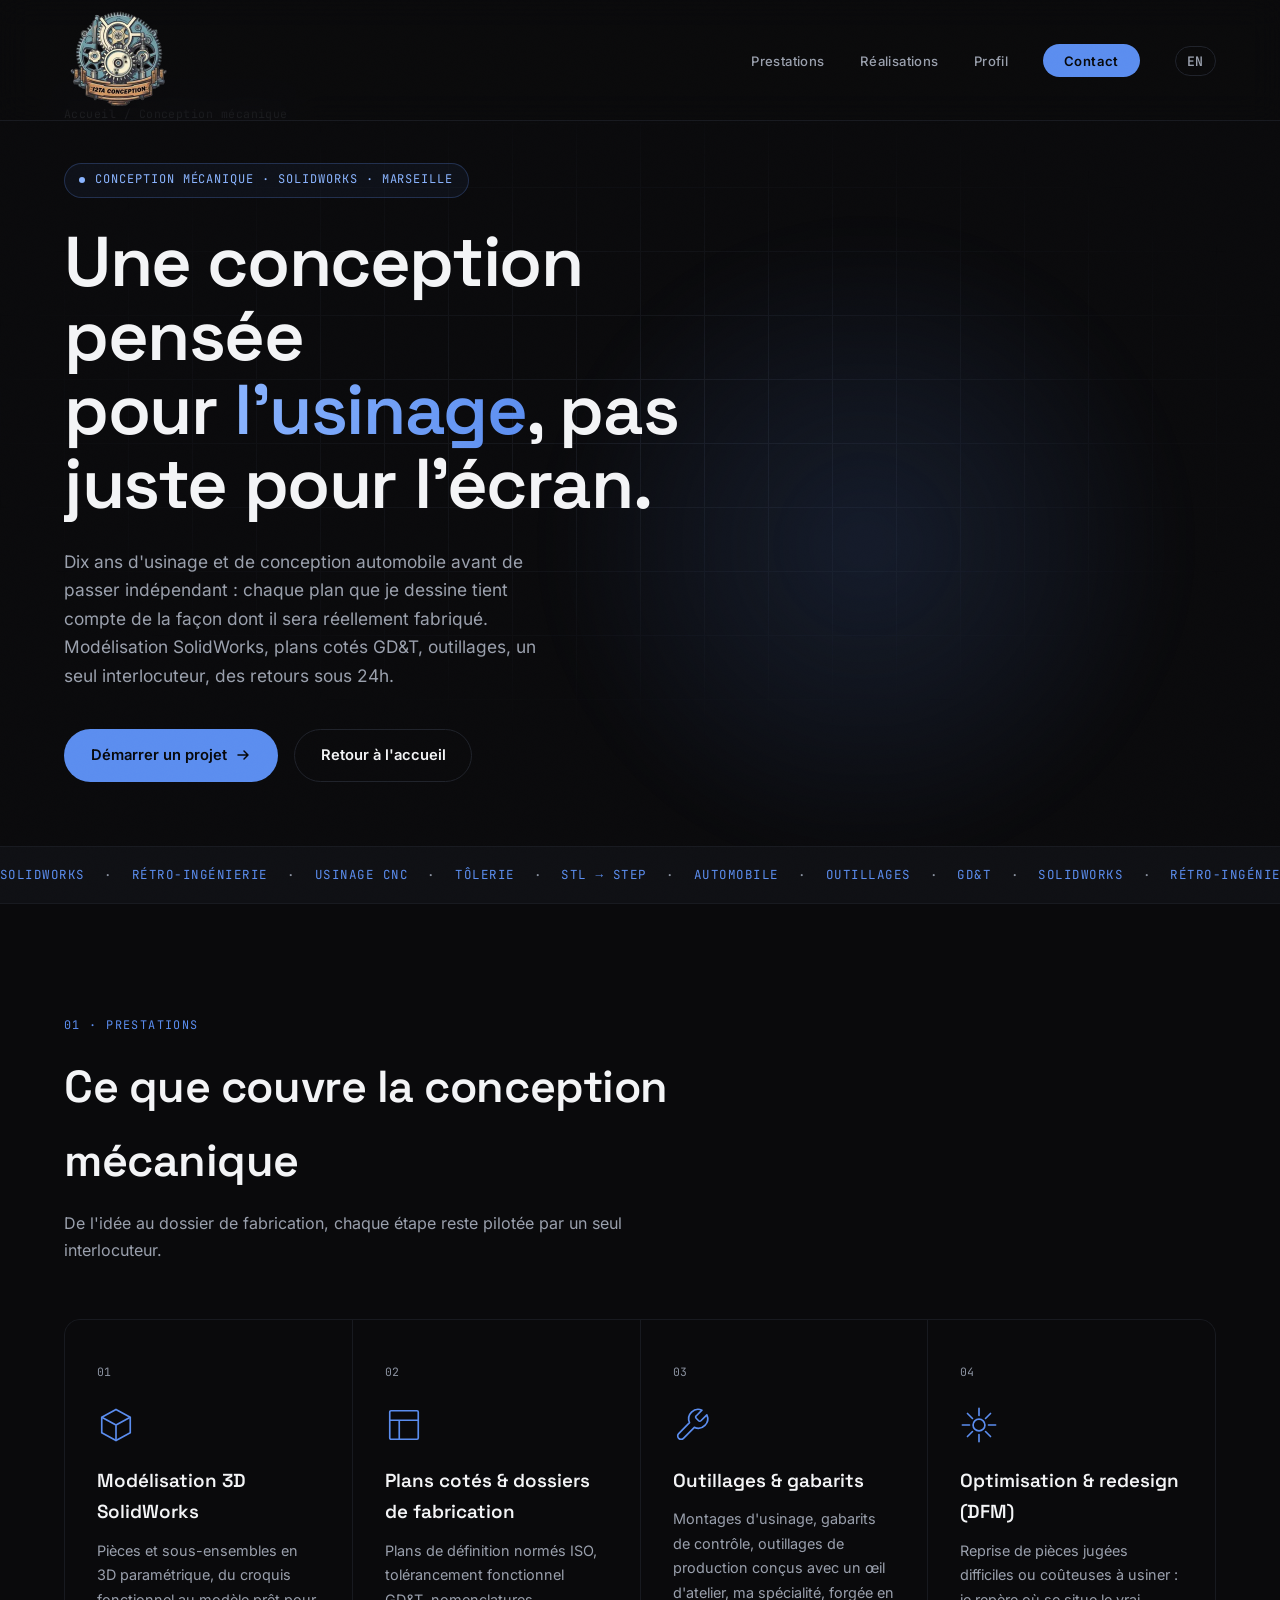
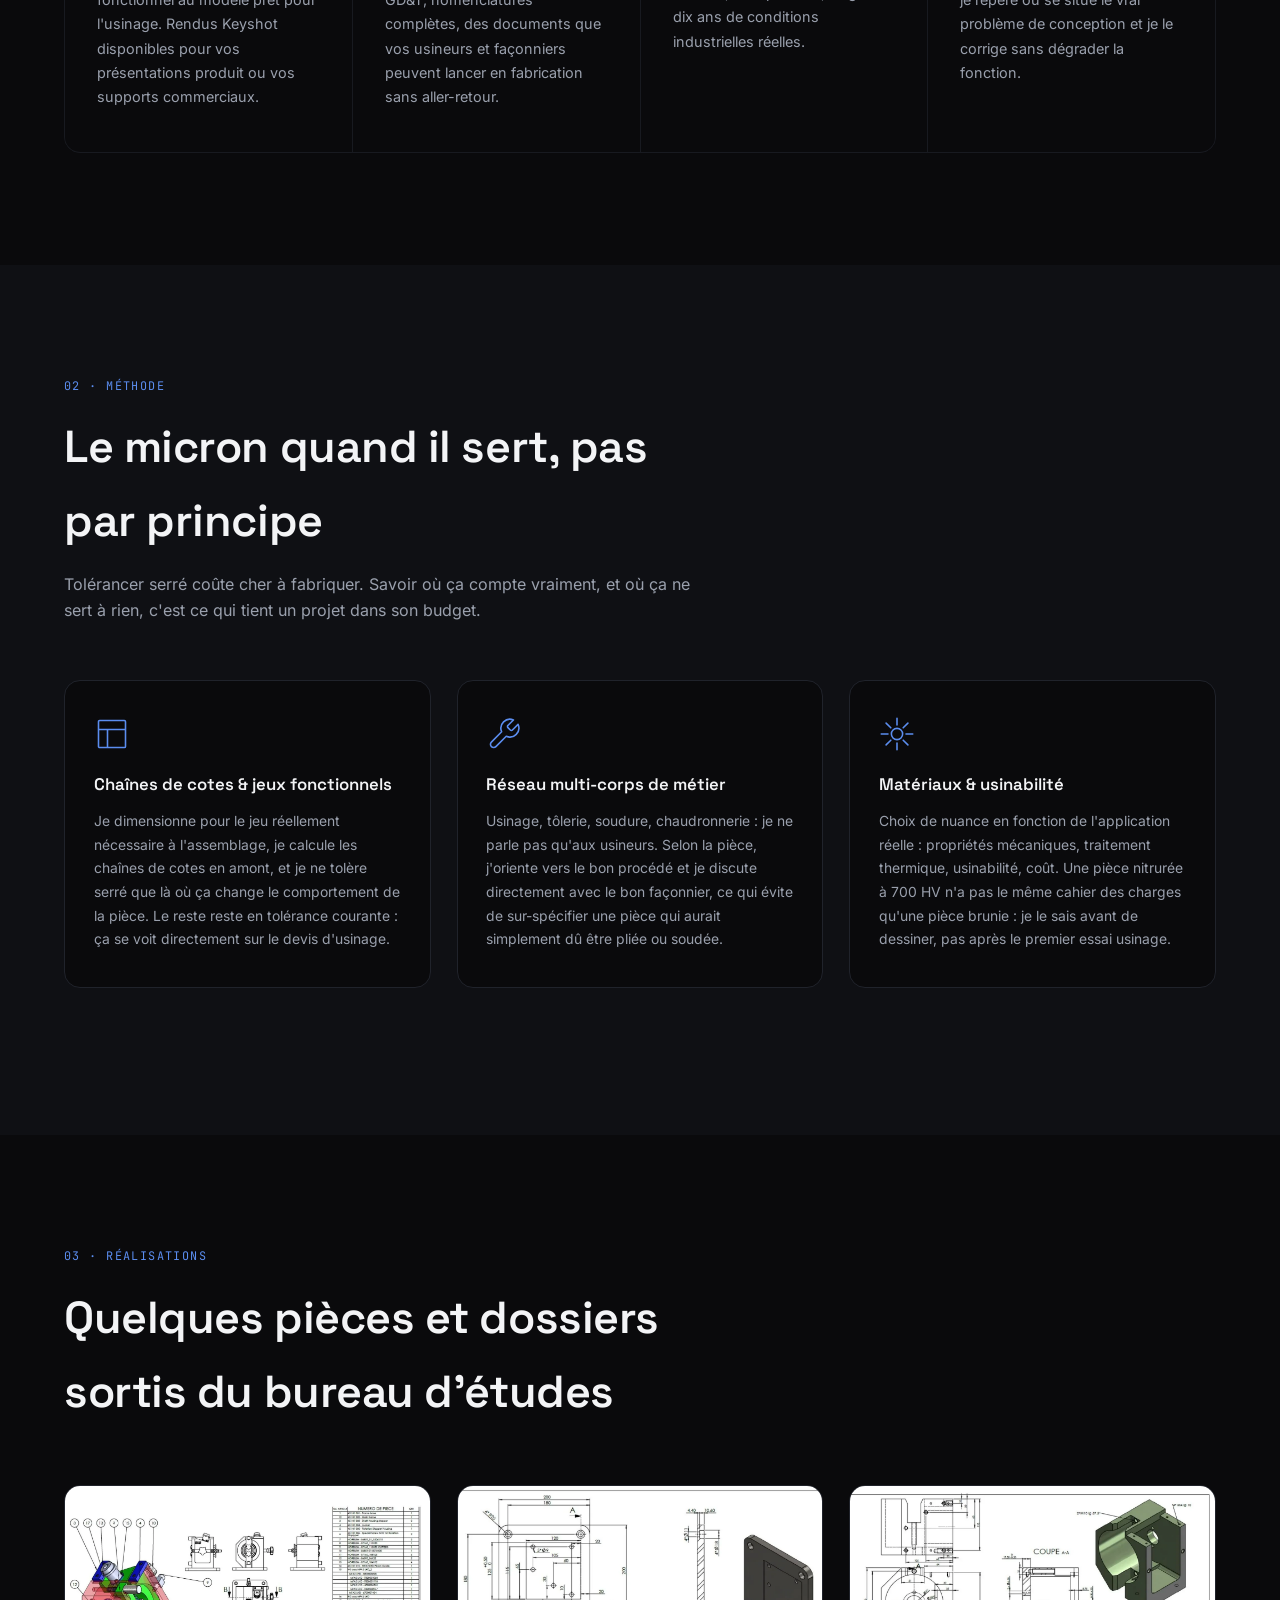
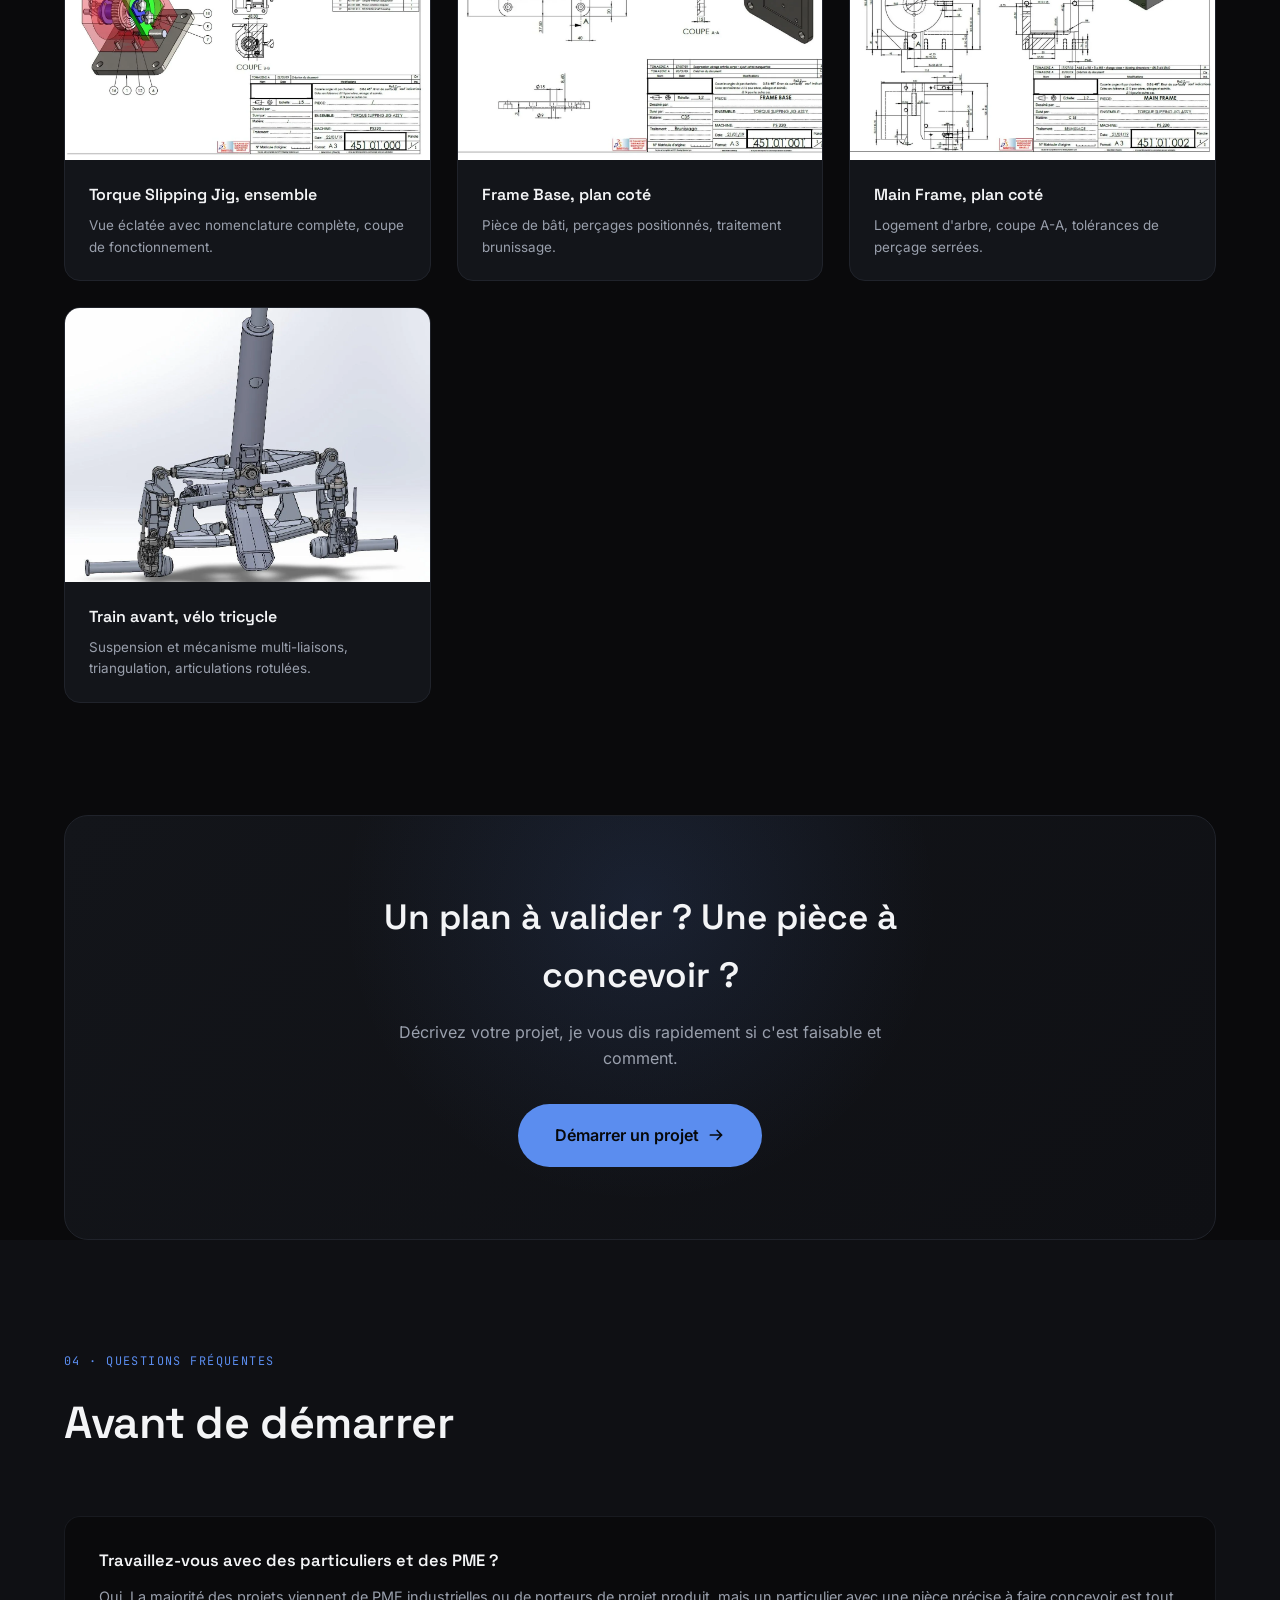
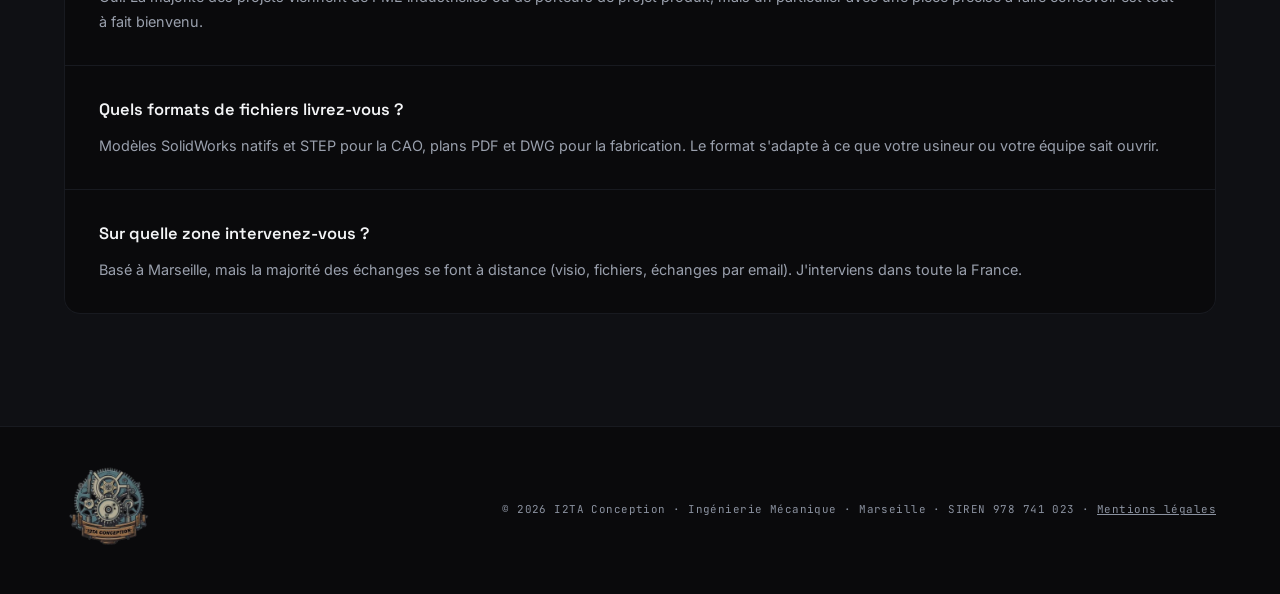
==== commit f529c05a: "Site : retrait des données personnelles hors mentions légales - Bloc profil : photo remplacée par le" ====
--- a/conception-mecanique-solidworks/index.html
+++ b/conception-mecanique-solidworks/index.html
@@ -6,7 +6,7 @@
 <title>Conception mécanique SolidWorks | Bureau d'études | I2TA Marseille</title>
 <meta name="description" content="Bureau d'études en conception mécanique à Marseille : modélisation SolidWorks, plans cotés GD&T, outillages et optimisation DFM. Réponse rapide sur faisabilité." />
 <meta name="keywords" content="conception mécanique, ingénieur mécanique, bureau d'études, SolidWorks, plans cotés, GD&T, tolérancement, DFM, outillage industriel, Marseille" />
-<meta name="author" content="Adrien Tomasini - I2TA Conception" />
+<meta name="author" content="I2TA Conception" />
 <meta name="robots" content="index, follow" />
 <link rel="canonical" href="https://i2ta-conception.fr/conception-mecanique-solidworks/" />
 <link rel="icon" href="/favicon.ico" sizes="any" />
@@ -36,7 +36,7 @@
   "name": "Conception mécanique SolidWorks, I2TA Conception",
   "url": "https://i2ta-conception.fr/conception-mecanique-solidworks/",
   "areaServed": ["Marseille", "Provence-Alpes-Côte d'Azur", "France"],
-  "provider": { "@type": "ProfessionalService", "name": "I2TA Conception", "url": "https://i2ta-conception.fr/", "founder": { "@type": "Person", "name": "Adrien Tomasini" } },
+  "provider": { "@type": "ProfessionalService", "name": "I2TA Conception", "url": "https://i2ta-conception.fr/" },
   "hasOfferCatalog": {
     "@type": "OfferCatalog",
     "itemListElement": [
@@ -724,7 +724,7 @@
 
 <footer>
   <div class="footer-logo"><img width="220" height="220" src="/img/i2ta-conception-220.webp" alt="I2TA Conception" /></div>
-  <p>© 2026 I2TA Conception · Adrien Tomasini · Ingénierie Mécanique · Marseille · SIREN 978 741 023 · <a href="/mentions-legales/" style="color:inherit">Mentions légales</a></p>
+  <p>© 2026 I2TA Conception · Ingénierie Mécanique · Marseille · SIREN 978 741 023 · <a href="/mentions-legales/" style="color:inherit">Mentions légales</a></p>
 </footer>
 
 <script>
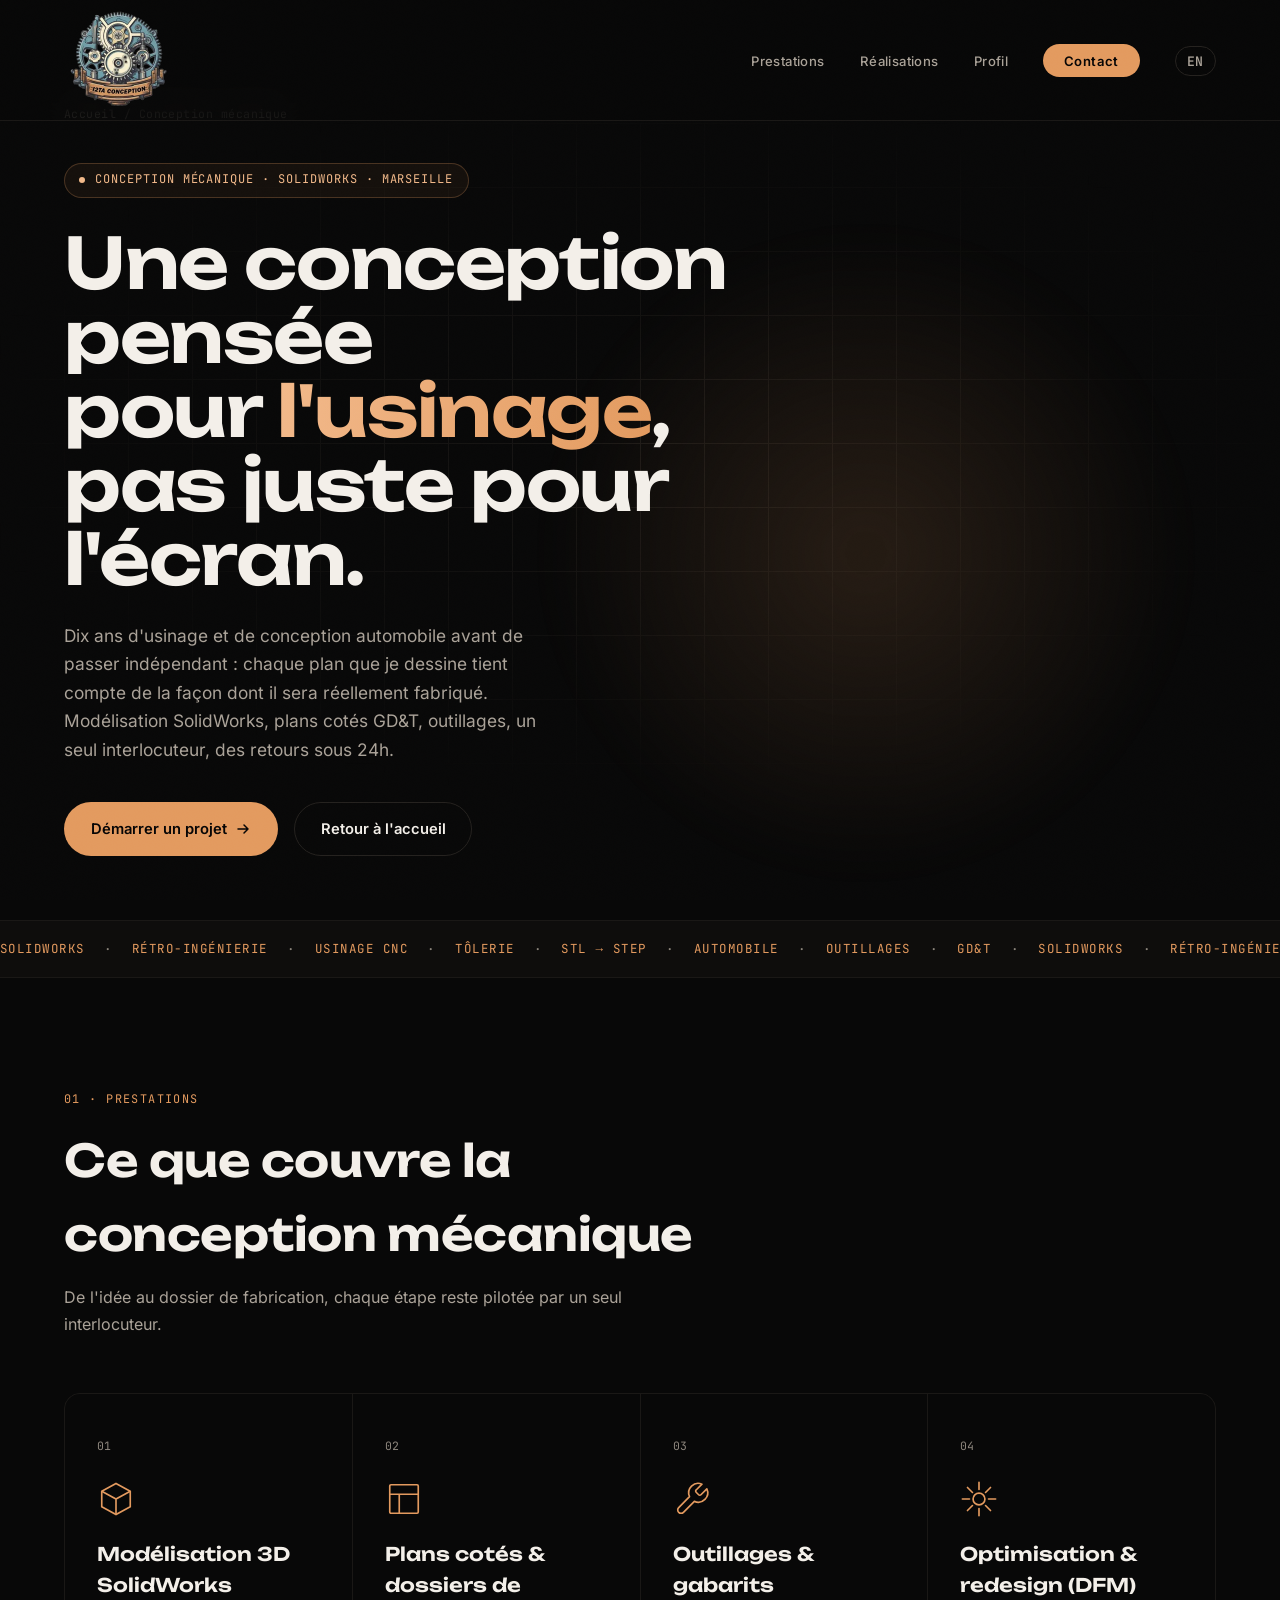
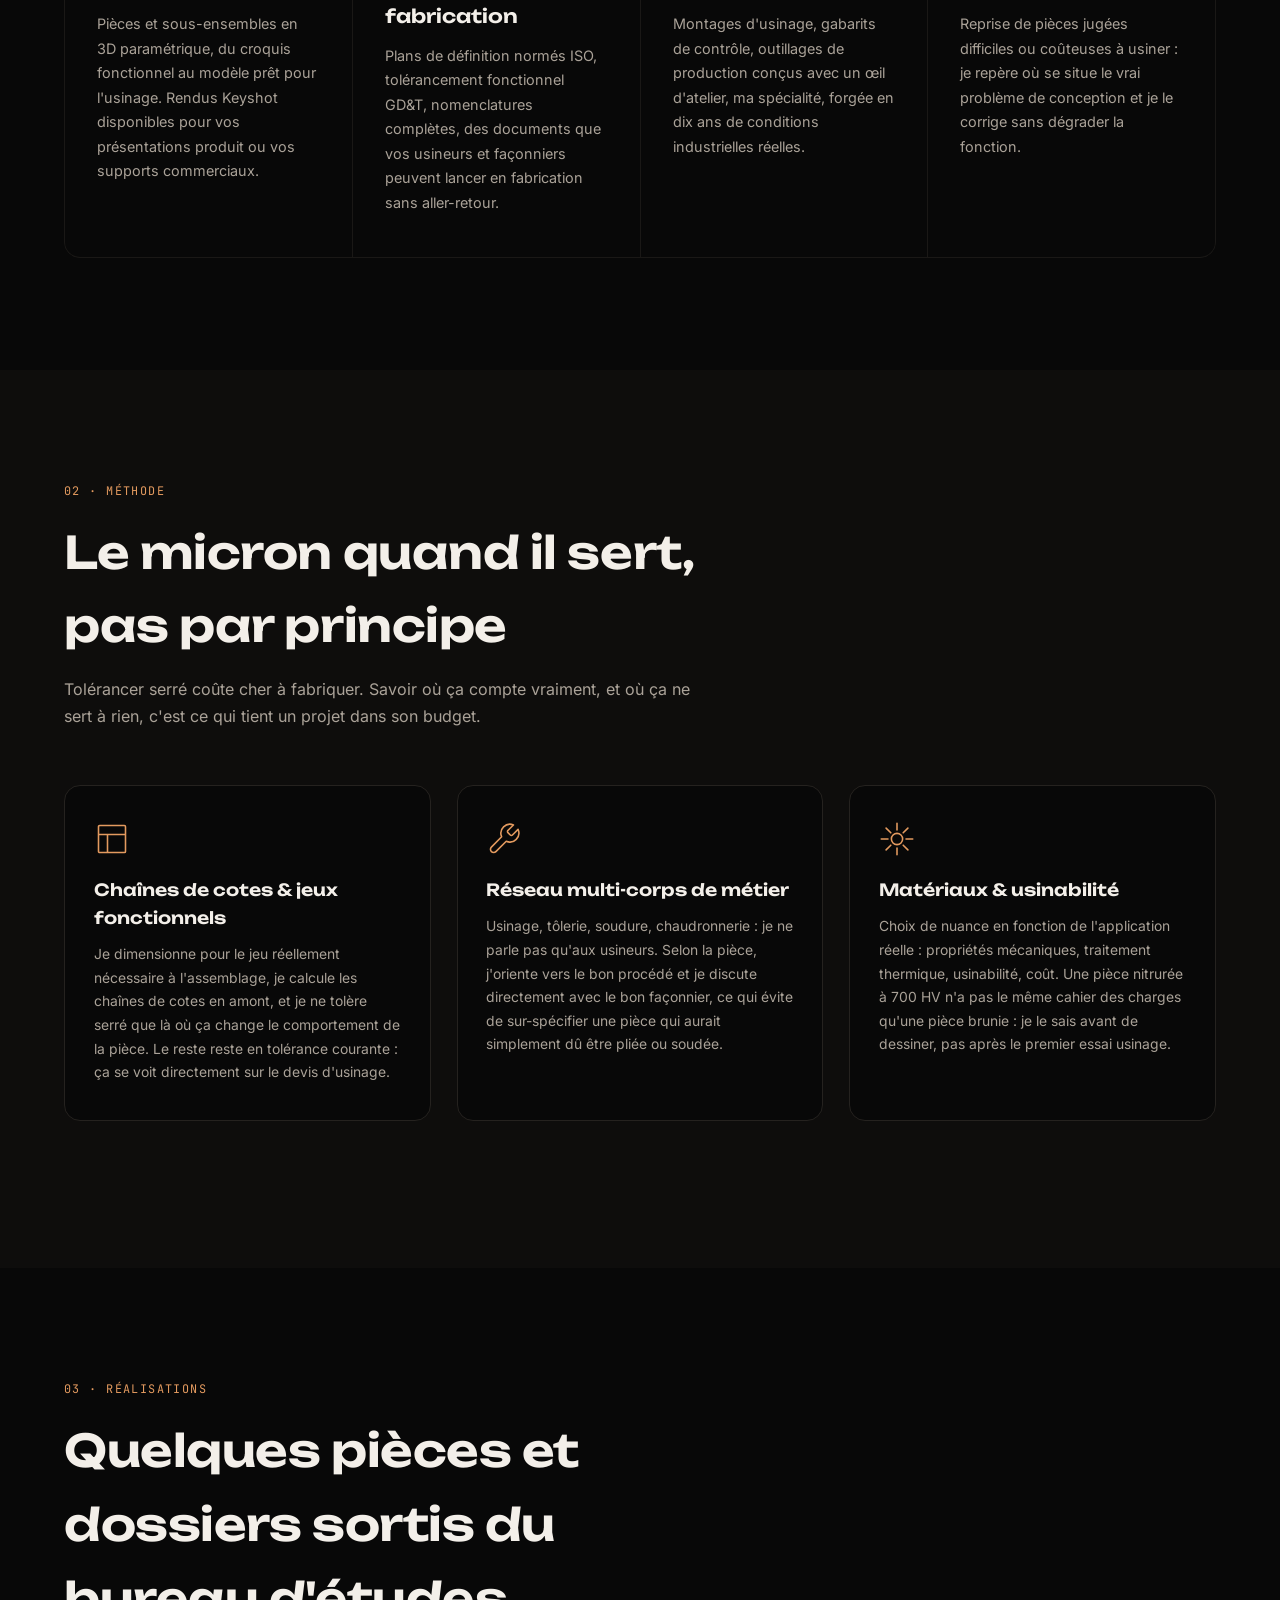
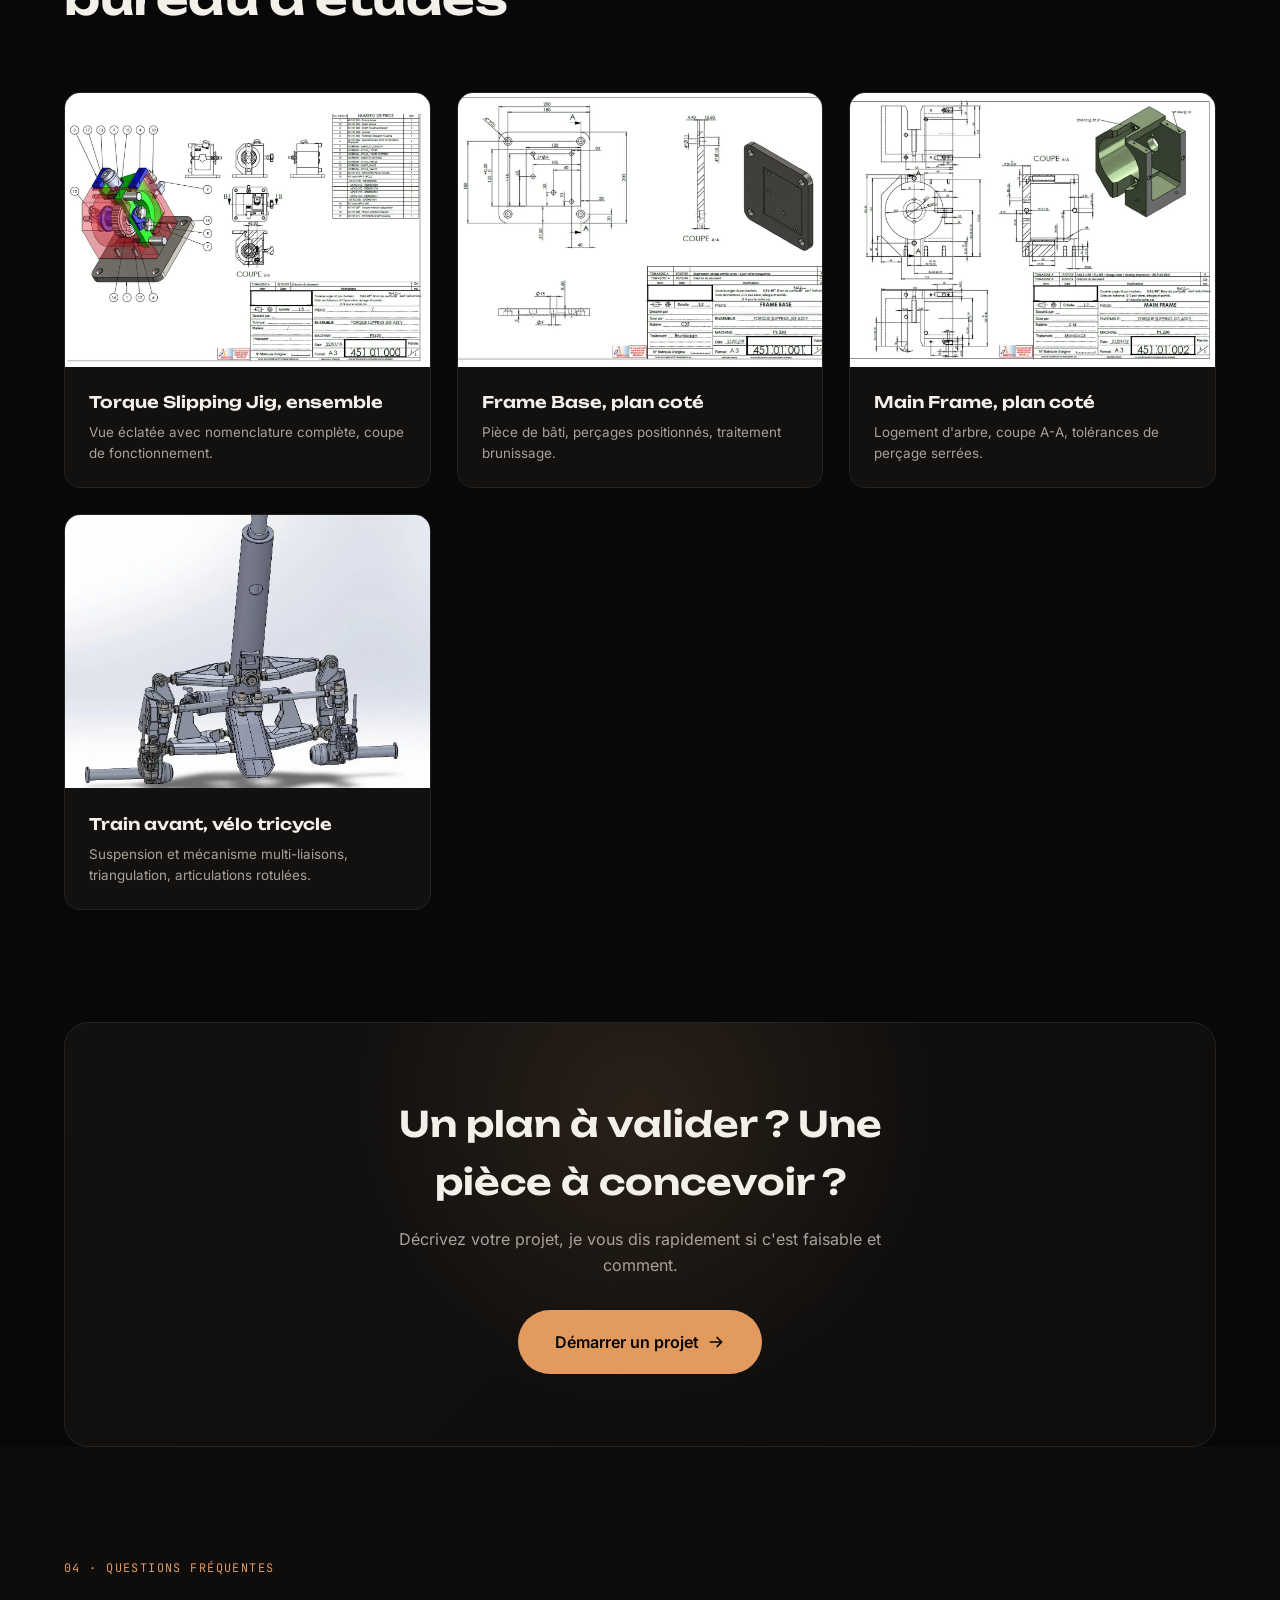
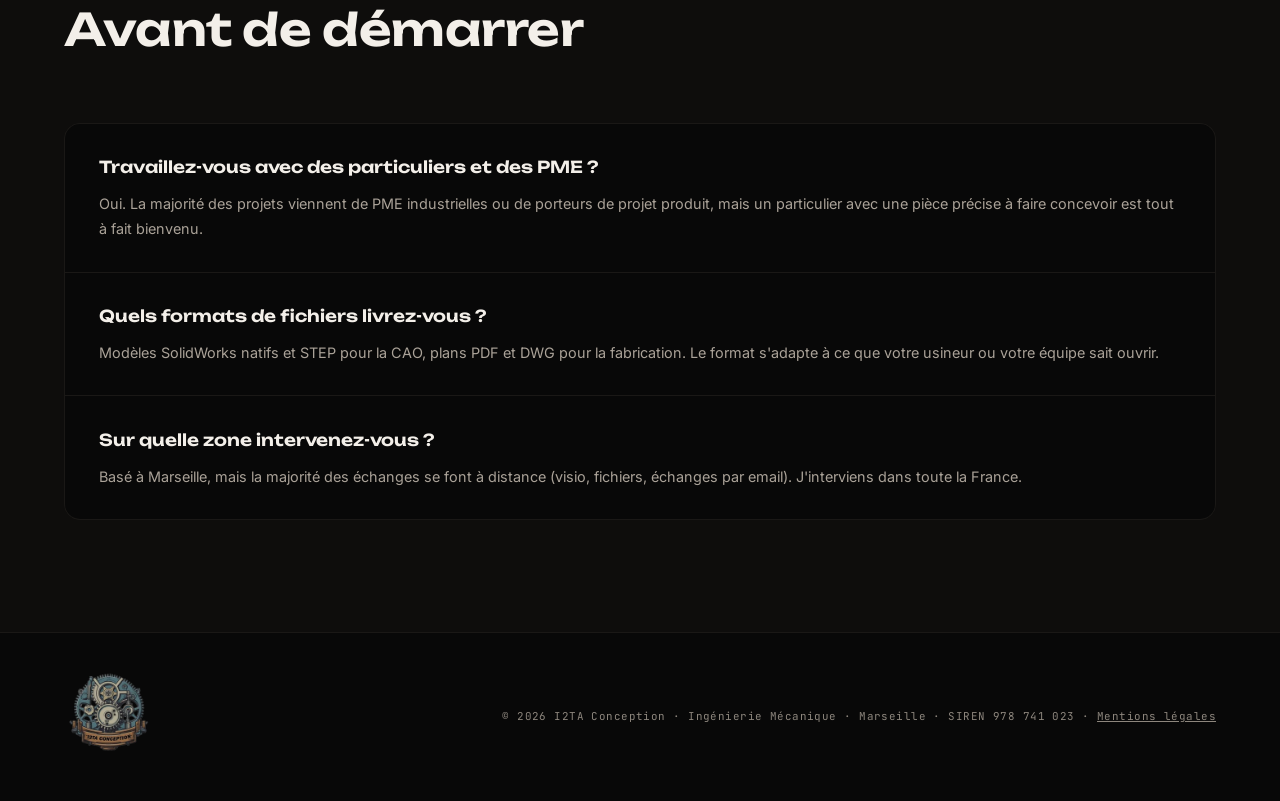
==== commit d288e619: "Refonte : vue éclatée pilotée par le défilement, nouvelle charte cuivre - Accueil FR et EN générés p" ====
--- a/conception-mecanique-solidworks/index.html
+++ b/conception-mecanique-solidworks/index.html
@@ -62,29 +62,30 @@
 <script data-goatcounter="https://i2ta-conception.goatcounter.com/count" async src="//gc.zgo.at/count.js"></script>
 
 <link rel="preload" href="/fonts/inter-latin-wght-normal.woff2" as="font" type="font/woff2" crossorigin />
-<style>@font-face{font-family:"Space Grotesk";font-style:normal;font-weight:300 700;font-display:swap;src:url("/fonts/space-grotesk-latin-wght-normal.woff2") format("woff2-variations")}
+<style>@font-face{font-family:"Unbounded";font-style:normal;font-weight:200 900;font-display:swap;src:url("/fonts/unbounded-latin-wght-normal.woff2") format("woff2-variations")}
+@font-face{font-family:"Space Grotesk";font-style:normal;font-weight:300 700;font-display:swap;src:url("/fonts/space-grotesk-latin-wght-normal.woff2") format("woff2-variations")}
 @font-face{font-family:"Inter";font-style:normal;font-weight:100 900;font-display:swap;src:url("/fonts/inter-latin-wght-normal.woff2") format("woff2-variations")}
 @font-face{font-family:"JetBrains Mono";font-style:normal;font-weight:100 800;font-display:swap;src:url("/fonts/jetbrains-mono-latin-wght-normal.woff2") format("woff2-variations")}</style>
 <style>
 /* ============ TOKENS ============ */
 :root {
-  --bg: #0a0a0c;
-  --bg-1: #0f1014;
-  --bg-2: #13151a;
-  --bg-3: #1a1d24;
-  --line: #20232b;
-  --line-soft: #181a20;
-
-  --ink: #f3f4f6;
-  --ink-dim: #9aa0ad;
-  --ink-faint: #8b92a0;
-
-  --accent: #5b8def;
-  --accent-bright: #8ab4ff;
-  --accent-dim: #3a5fc4;
-  --metal: #6b7280;
-
-  --display: "Space Grotesk", sans-serif;
+  --bg: #080808;
+  --bg-1: #0e0d0c;
+  --bg-2: #121110;
+  --bg-3: #191714;
+  --line: #25221f;
+  --line-soft: #1a1816;
+
+  --ink: #f3efe9;
+  --ink-dim: #aaa298;
+  --ink-faint: #8d867d;
+
+  --accent: #e39a5f;
+  --accent-bright: #f2b98a;
+  --accent-dim: #b4703f;
+  --metal: #7a7066;
+
+  --display: "Unbounded", sans-serif;
   --body: "Inter", sans-serif;
   --mono: "JetBrains Mono", monospace;
 
@@ -115,7 +116,7 @@
 .cursor-glow {
   position: fixed; top: 0; left: 0; width: 500px; height: 500px;
   border-radius: 50%; pointer-events: none; z-index: 1;
-  background: radial-gradient(circle, rgba(91,141,239,0.06) 0%, transparent 70%);
+  background: radial-gradient(circle, rgba(227,154,95,0.06) 0%, transparent 70%);
   transform: translate(-50%, -50%);
   transition: opacity 0.3s;
   opacity: 0;
@@ -126,7 +127,7 @@
   position: fixed; top: 0; left: 0; right: 0; z-index: 100;
   display: flex; align-items: center; justify-content: space-between;
   padding: 0.3rem 5%;
-  background: rgba(10,10,12,0.7);
+  background: rgba(8,8,8,0.7);
   backdrop-filter: blur(16px) saturate(140%);
   border-bottom: 1px solid var(--line-soft);
   transition: border-color 0.3s, background 0.3s;
@@ -145,10 +146,10 @@
 .nav-links a:not(.nav-cta):hover::after { width: 100%; }
 .nav-links a:hover { color: var(--ink); }
 .nav-cta {
-  background: var(--accent); color: #07080a !important; padding: 0.55rem 1.3rem;
+  background: var(--accent); color: #060505 !important; padding: 0.55rem 1.3rem;
   border-radius: 100px; font-weight: 600 !important; transition: transform 0.2s, box-shadow 0.2s;
 }
-.nav-cta:hover { transform: translateY(-1px); box-shadow: 0 4px 20px rgba(91,141,239,0.35); }
+.nav-cta:hover { transform: translateY(-1px); box-shadow: 0 4px 20px rgba(227,154,95,0.35); }
 .nav-lang {
   font-family: var(--mono); font-size: 0.72rem; font-weight: 600 !important;
   border: 1px solid var(--line); border-radius: 100px; padding: 0.35rem 0.7rem !important;
@@ -184,7 +185,7 @@
 }
 .hero-glow {
   position: absolute; top: 10%; right: 5%; width: 700px; height: 700px;
-  background: radial-gradient(circle, rgba(91,141,239,0.14) 0%, transparent 65%);
+  background: radial-gradient(circle, rgba(227,154,95,0.14) 0%, transparent 65%);
   filter: blur(20px);
 }
 
@@ -197,18 +198,18 @@
   font-family: var(--mono); font-size: 0.75rem; color: var(--accent-bright);
   letter-spacing: 0.08em; text-transform: uppercase;
   margin-bottom: 1.8rem; padding: 0.4rem 0.9rem;
-  border: 1px solid rgba(91,141,239,0.25); border-radius: 100px;
-  background: rgba(91,141,239,0.06);
+  border: 1px solid rgba(227,154,95,0.25); border-radius: 100px;
+  background: rgba(227,154,95,0.06);
 }
 .dot-pulse {
   width: 6px; height: 6px; border-radius: 50%; background: var(--accent-bright);
-  box-shadow: 0 0 0 0 rgba(138,180,255,0.6);
+  box-shadow: 0 0 0 0 rgba(242,185,138,0.6);
   animation: pulse 2s infinite;
 }
 @keyframes pulse {
-  0% { box-shadow: 0 0 0 0 rgba(138,180,255,0.5); }
-  70% { box-shadow: 0 0 0 7px rgba(138,180,255,0); }
-  100% { box-shadow: 0 0 0 0 rgba(138,180,255,0); }
+  0% { box-shadow: 0 0 0 0 rgba(242,185,138,0.5); }
+  70% { box-shadow: 0 0 0 7px rgba(242,185,138,0); }
+  100% { box-shadow: 0 0 0 0 rgba(242,185,138,0); }
 }
 
 .hero-title {
@@ -235,8 +236,8 @@
   cursor: pointer; transition: transform 0.2s var(--ease), box-shadow 0.2s, background 0.2s, border-color 0.2s;
 }
 .btn svg { transition: transform 0.2s var(--ease); }
-.btn-primary { background: var(--accent); color: #07080a; }
-.btn-primary:hover { transform: translateY(-2px); box-shadow: 0 8px 30px rgba(91,141,239,0.35); }
+.btn-primary { background: var(--accent); color: #060505; }
+.btn-primary:hover { transform: translateY(-2px); box-shadow: 0 8px 30px rgba(227,154,95,0.35); }
 .btn-primary:hover svg { transform: translateX(3px); }
 .btn-ghost { background: transparent; color: var(--ink); border-color: var(--line); }
 .btn-ghost:hover { border-color: var(--ink-faint); background: rgba(255,255,255,0.03); }
@@ -321,22 +322,22 @@
   font-family: var(--mono); font-size: 0.76rem; letter-spacing: 0.04em;
   padding: 0.55rem 1.1rem; border-radius: 100px; cursor: pointer; transition: all 0.2s;
 }
-.work-filter:hover { border-color: rgba(91,141,239,0.35); color: var(--ink); }
-.work-filter.active { background: var(--accent); border-color: var(--accent); color: #07080a; font-weight: 600; }
+.work-filter:hover { border-color: rgba(227,154,95,0.35); color: var(--ink); }
+.work-filter.active { background: var(--accent); border-color: var(--accent); color: #060505; font-weight: 600; }
 
 .work-grid { display: grid; grid-template-columns: repeat(auto-fill, minmax(280px, 1fr)); gap: 1.6rem; }
 .work-card {
   background: var(--bg-2); border: 1px solid var(--line); border-radius: 16px; overflow: hidden;
   transition: transform 0.3s var(--ease), border-color 0.3s, opacity 0.3s, box-shadow 0.3s;
 }
-.work-card:hover { transform: translateY(-5px); border-color: rgba(91,141,239,0.3); box-shadow: 0 12px 30px rgba(0,0,0,0.35); }
+.work-card:hover { transform: translateY(-5px); border-color: rgba(227,154,95,0.3); box-shadow: 0 12px 30px rgba(0,0,0,0.35); }
 .work-card.hidden-filter { display: none; }
-.work-media { position: relative; overflow: hidden; aspect-ratio: 4/3; background: #0f1014; cursor: zoom-in; }
+.work-media { position: relative; overflow: hidden; aspect-ratio: 4/3; background: #0e0d0c; cursor: zoom-in; }
 .work-media img { width: 100%; height: 100%; object-fit: cover; object-position: center; display: block; transition: transform 0.4s var(--ease); }
 .work-card:hover .work-media img { transform: scale(1.06); }
 .work-media::after {
   content: "⤢"; position: absolute; top: 0.7rem; right: 0.7rem; width: 30px; height: 30px;
-  background: rgba(10,10,12,0.7); border: 1px solid var(--line); border-radius: 8px;
+  background: rgba(8,8,8,0.7); border: 1px solid var(--line); border-radius: 8px;
   color: var(--ink); display: flex; align-items: center; justify-content: center; font-size: 0.9rem;
   opacity: 0; transition: opacity 0.2s;
 }
@@ -348,7 +349,7 @@
 /* lightbox */
 .lightbox {
   display: none; position: fixed; inset: 0; z-index: 300;
-  background: rgba(8,8,10,0.94); backdrop-filter: blur(6px);
+  background: rgba(8,8,8,0.94); backdrop-filter: blur(6px);
   align-items: center; justify-content: center; padding: 4vh 4vw;
   cursor: zoom-out;
 }
@@ -368,15 +369,15 @@
   background: var(--bg); border: 1px solid var(--line); border-radius: 16px;
   padding: 2.2rem 1.8rem; transition: border-color 0.3s, transform 0.3s var(--ease);
 }
-.expertise-card:hover { border-color: rgba(91,141,239,0.3); transform: translateY(-3px); }
+.expertise-card:hover { border-color: rgba(227,154,95,0.3); transform: translateY(-3px); }
 .expertise-icon { width: 36px; height: 36px; color: var(--accent); margin-bottom: 1.2rem; }
 .expertise-card h3 { font-family: var(--display); font-size: 1.05rem; font-weight: 600; margin-bottom: 0.7rem; color: var(--ink); }
 .expertise-card p { font-size: 0.87rem; color: var(--ink-dim); line-height: 1.7; }
 
 .expertise-banner {
   display: flex; gap: 1.6rem; align-items: flex-start;
-  background: linear-gradient(135deg, rgba(91,141,239,0.07), transparent);
-  border: 1px solid rgba(91,141,239,0.2); border-radius: 16px; padding: 2rem 2.2rem;
+  background: linear-gradient(135deg, rgba(227,154,95,0.07), transparent);
+  border: 1px solid rgba(227,154,95,0.2); border-radius: 16px; padding: 2rem 2.2rem;
 }
 .expertise-banner-icon { flex-shrink: 0; width: 36px; height: 36px; color: var(--accent-bright); margin-top: 0.2rem; }
 .expertise-banner h3 { font-family: var(--display); font-size: 1.1rem; font-weight: 600; margin-bottom: 0.6rem; color: var(--ink); }
@@ -402,7 +403,7 @@
 }
 .trust-portrait::after {
   content: ""; position: absolute; inset: 0;
-  background: linear-gradient(180deg, rgba(10,10,12,0) 55%, rgba(10,10,12,0.92) 100%);
+  background: linear-gradient(180deg, rgba(8,8,8,0) 55%, rgba(8,8,8,0.92) 100%);
 }
 .trust-portrait::before {
   content: ""; position: absolute; inset: 0; z-index: 2; pointer-events: none;
@@ -429,7 +430,7 @@
 }
 .trust-portrait-bracket {
   position: absolute; z-index: 3; width: 16px; height: 16px;
-  border-color: rgba(138,180,255,0.45); opacity: 0.9;
+  border-color: rgba(242,185,138,0.45); opacity: 0.9;
 }
 .trust-portrait-bracket.tl { top: 0.9rem; left: 0.9rem; border-top: 1.4px solid; border-left: 1.4px solid; }
 .trust-portrait-bracket.bl { bottom: 0.9rem; left: 0.9rem; border-bottom: 1.4px solid; border-left: 1.4px solid; }
@@ -440,7 +441,7 @@
 .trust-point { display: flex; gap: 1.2rem; align-items: flex-start; }
 .trust-point-mark {
   flex-shrink: 0; width: 46px; height: 46px; border-radius: 12px;
-  background: rgba(91,141,239,0.08); border: 1px solid rgba(91,141,239,0.25);
+  background: rgba(227,154,95,0.08); border: 1px solid rgba(227,154,95,0.25);
   display: flex; align-items: center; justify-content: center;
   font-family: var(--display); font-weight: 600; color: var(--accent-bright); font-size: 1.1rem;
 }
@@ -463,7 +464,7 @@
 }
 .cta-banner::before {
   content: ""; position: absolute; top: -50%; left: 50%; width: 600px; height: 600px;
-  background: radial-gradient(circle, rgba(91,141,239,0.12), transparent 70%);
+  background: radial-gradient(circle, rgba(227,154,95,0.12), transparent 70%);
   transform: translateX(-50%);
 }
 .cta-banner-inner { position: relative; z-index: 1; max-width: 560px; margin: 0 auto; }
@@ -478,7 +479,7 @@
   background: var(--bg-2); border: 1px solid var(--line); border-radius: 14px;
   padding: 1.1rem 1.3rem; color: var(--ink); transition: border-color 0.2s, transform 0.2s;
 }
-.contact-row:not(.contact-row-static):hover { border-color: rgba(91,141,239,0.35); transform: translateX(4px); }
+.contact-row:not(.contact-row-static):hover { border-color: rgba(227,154,95,0.35); transform: translateX(4px); }
 .contact-row svg { color: var(--accent); flex-shrink: 0; }
 .contact-label { display: block; font-family: var(--mono); font-size: 0.66rem; color: var(--ink-faint); text-transform: uppercase; letter-spacing: 0.08em; margin-bottom: 0.2rem; }
 .contact-value { display: block; font-size: 0.92rem; font-weight: 500; }
@@ -501,7 +502,7 @@
 .form-group select option { background: var(--bg-2); }
 .form-group textarea { min-height: 110px; }
 .form-success {
-  display: none; margin-top: 1rem; background: rgba(91,141,239,0.1); border: 1px solid rgba(91,141,239,0.3);
+  display: none; margin-top: 1rem; background: rgba(227,154,95,0.1); border: 1px solid rgba(227,154,95,0.3);
   color: var(--accent-bright); padding: 0.9rem; border-radius: 10px; text-align: center;
   font-family: var(--mono); font-size: 0.8rem;
 }
@@ -739,7 +740,7 @@
 // ===== Nav background on scroll =====
 const nav = document.getElementById('nav');
 window.addEventListener('scroll', () => {
-  nav.style.borderBottomColor = window.scrollY > 40 ? 'rgba(91,141,239,0.15)' : '';
+  nav.style.borderBottomColor = window.scrollY > 40 ? 'rgba(227,154,95,0.15)' : '';
 });
 
 // ===== Cursor glow (desktop only) =====
